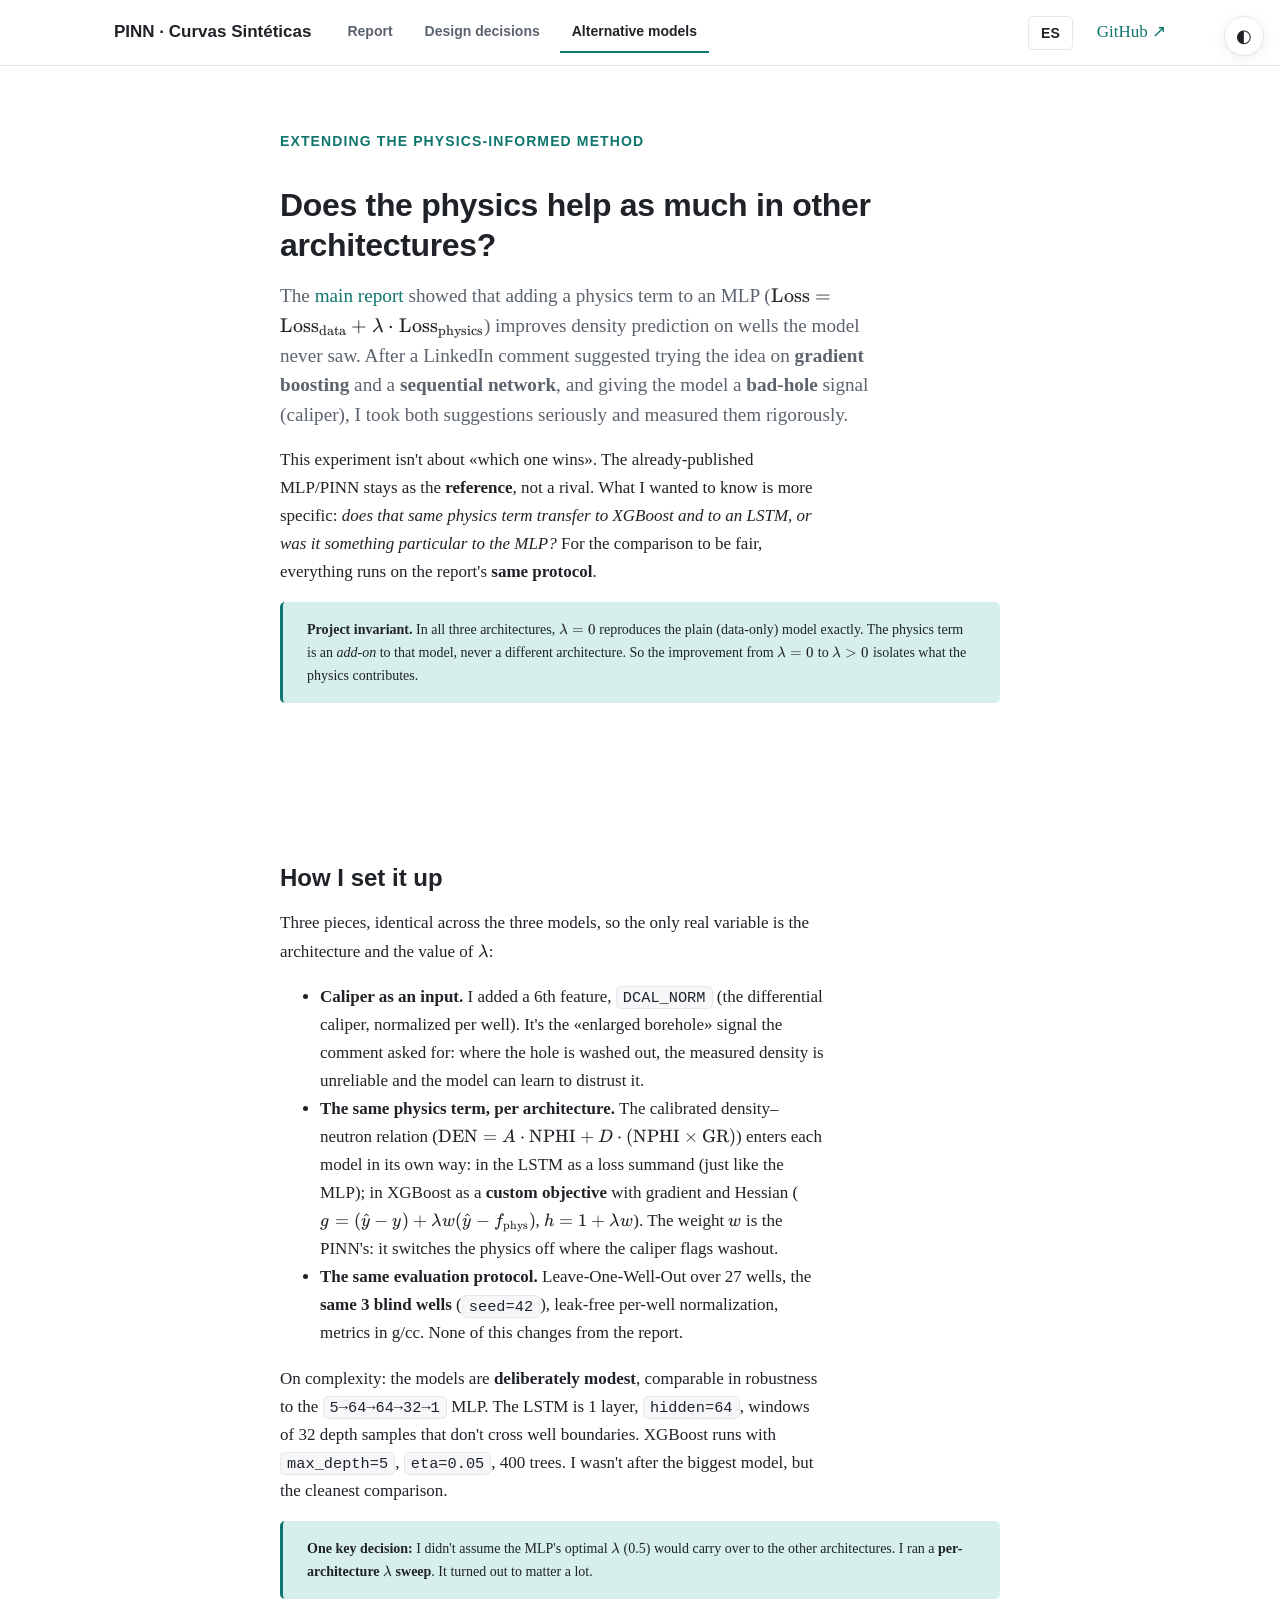
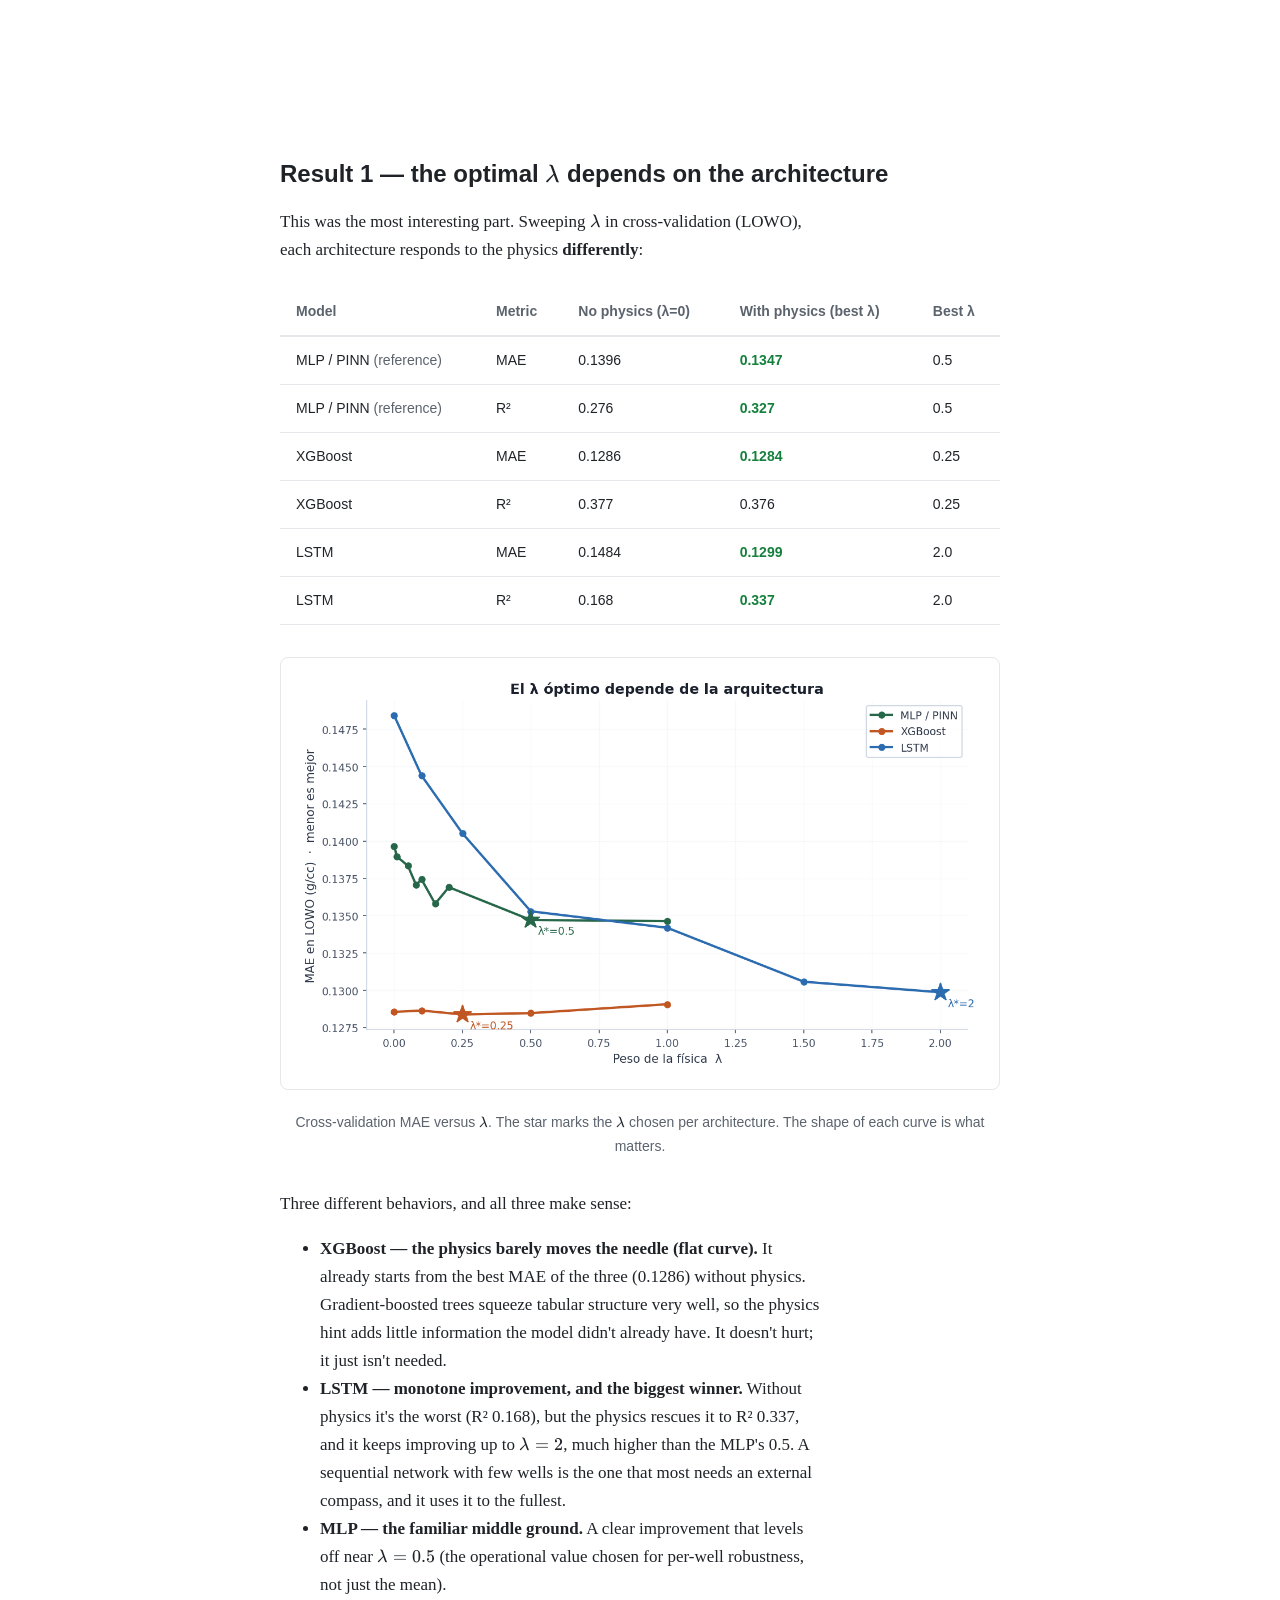
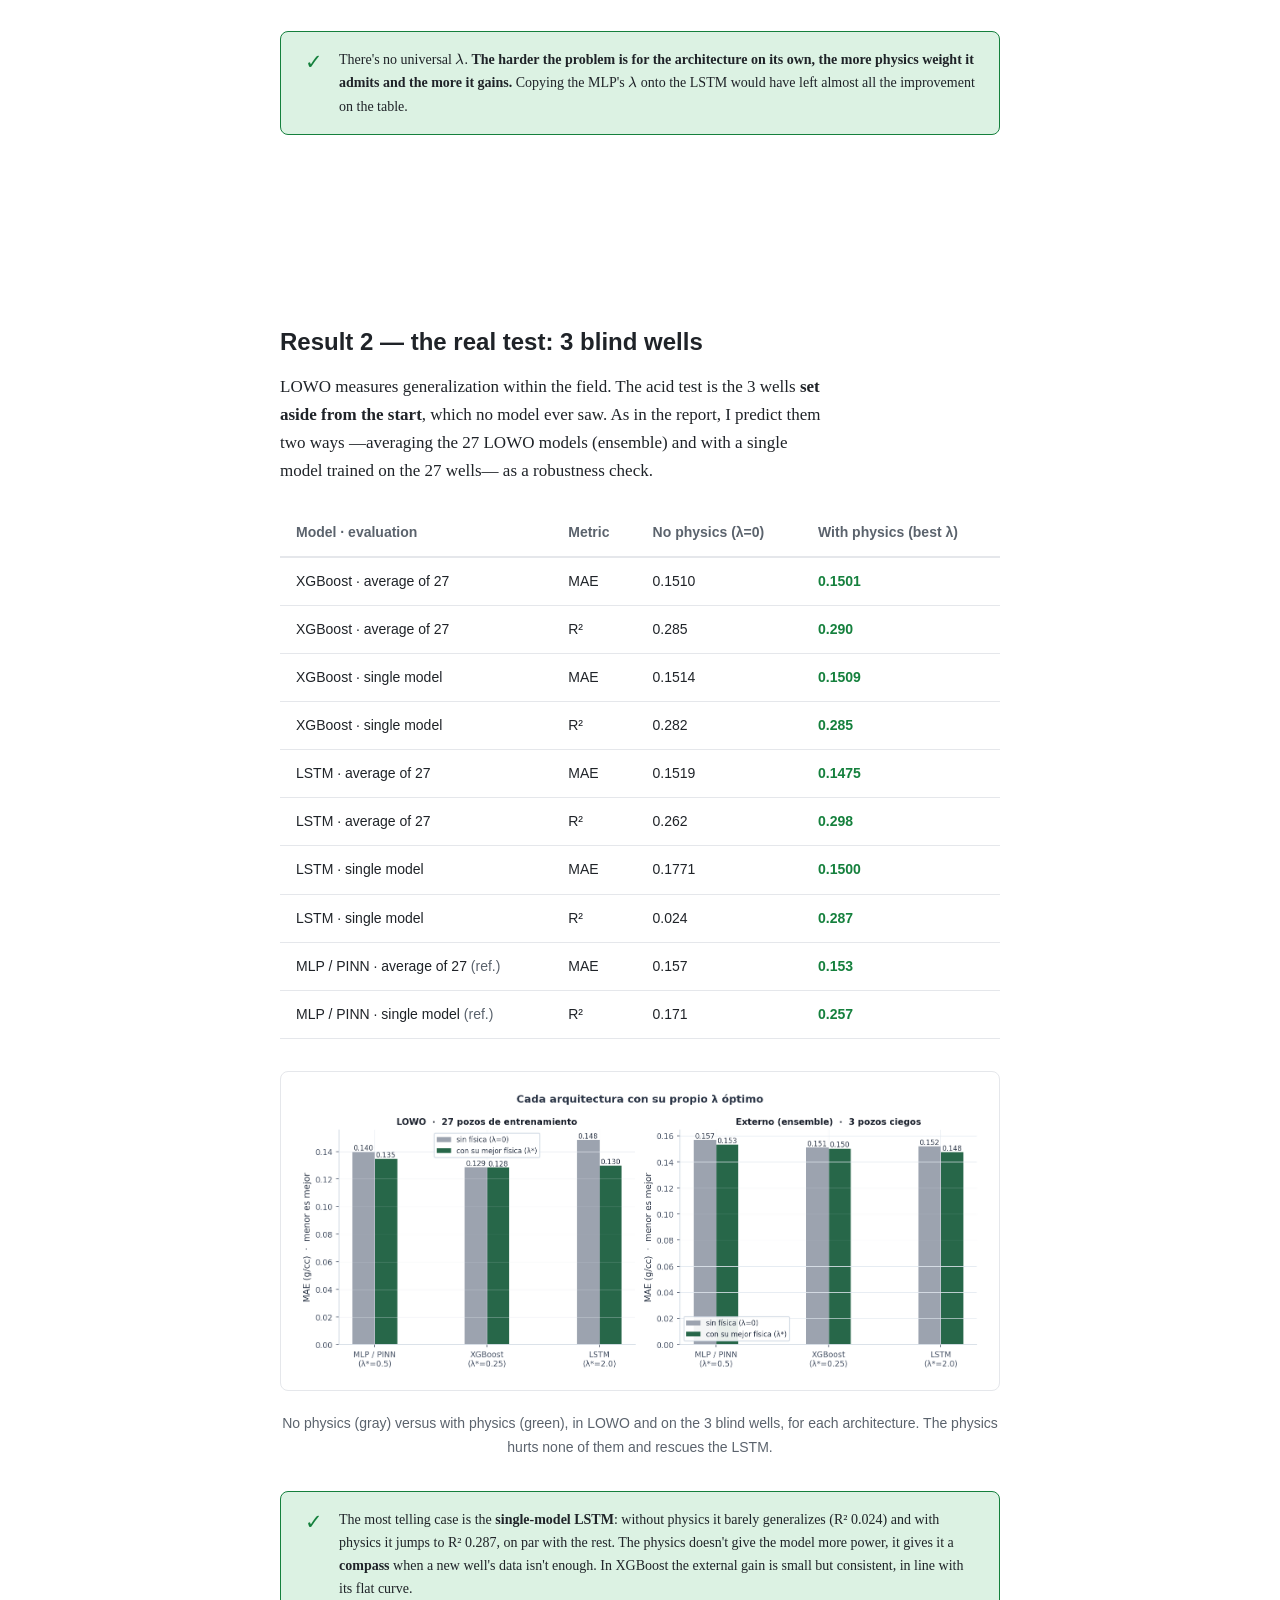
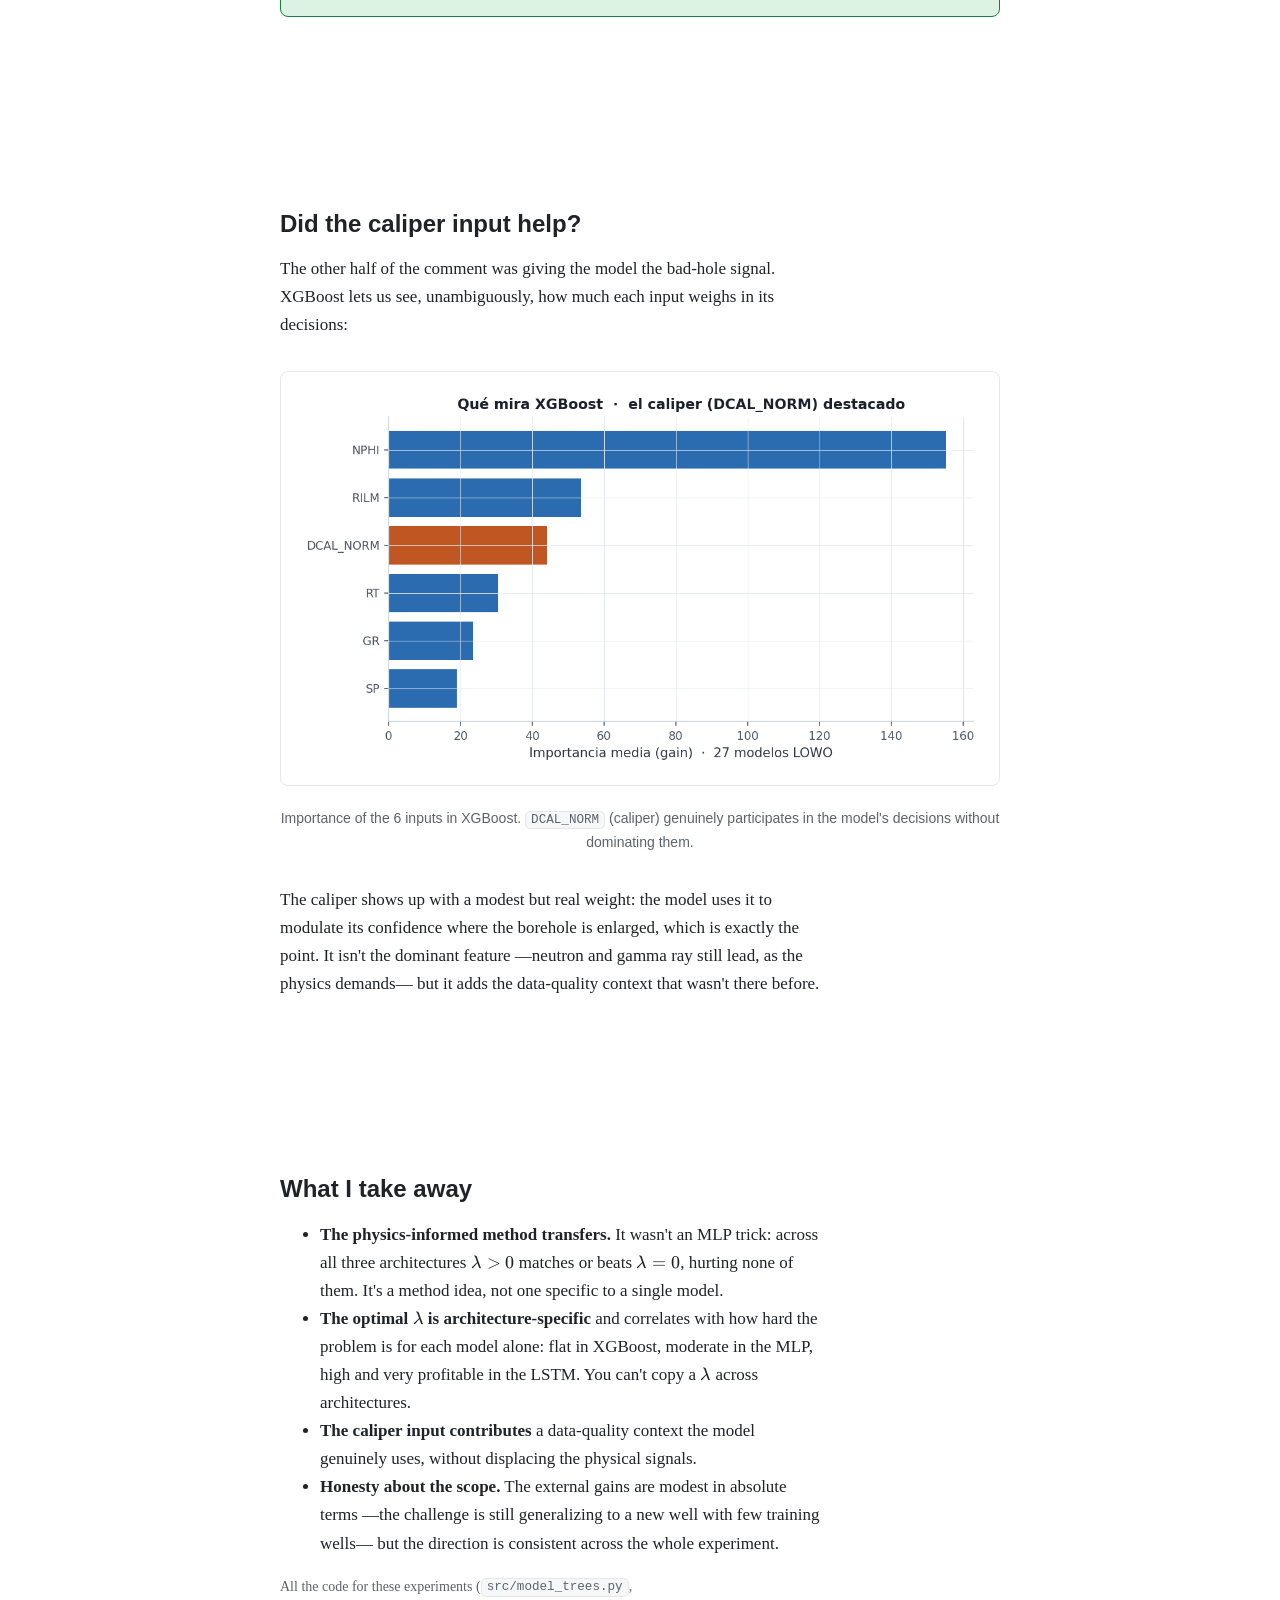
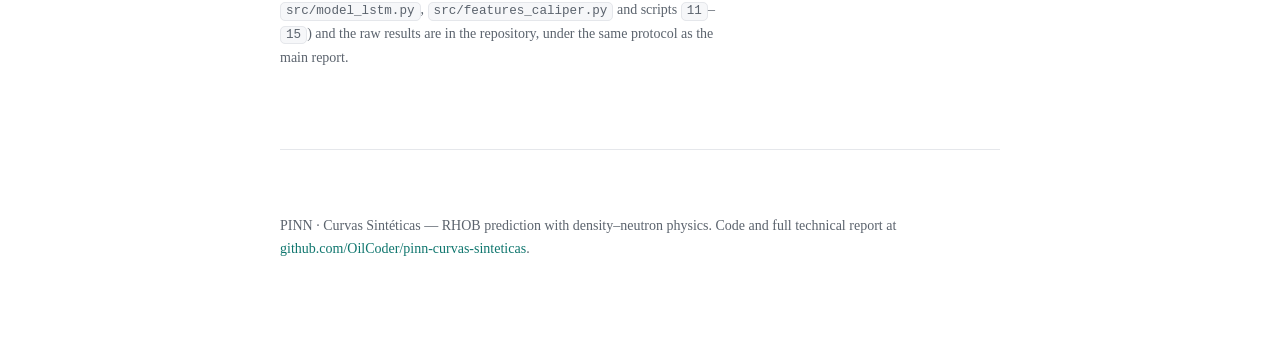
==== docs/baselines.en.html @ 228ecbfd "site: add alternative-models tab (XGBoost + LSTM physics-informed) New bilingual tab reporting the p" ====
<!DOCTYPE html>
<html lang="en" data-theme="light">
<head>
  <meta charset="UTF-8">
  <meta name="viewport" content="width=device-width, initial-scale=1.0">
  <title>Alternative models · PINN Synthetic Logs</title>
  <meta name="description" content="Does the physics-informed term help as much in gradient boosting (XGBoost) and in a sequential network (LSTM) as it does in the MLP? Same LOWO + 3 blind-well protocol, caliper as an input, and a per-architecture sweep of λ.">
  <link rel="stylesheet" href="assets/katex/katex.min.css">
  <link rel="stylesheet" href="assets/css/theme.css">
</head>
<body>
  <button class="theme-toggle" id="themeToggle" aria-label="Toggle theme">◐</button>

  <!-- ============================ NAV ============================ -->
  <header class="topnav">
    <div class="inner">
      <a class="brand" href="index.en.html">PINN · Curvas Sintéticas</a>
      <nav class="tabs">
        <a href="index.en.html" class="tab">Report</a>
        <a href="decisiones.en.html" class="tab">Design decisions</a>
        <a href="baselines.en.html" class="tab active">Alternative models</a>
      </nav>
      <div class="spacer"></div>
      <a class="lang-toggle" href="baselines.html">ES</a>
      <a href="https://github.com/OilCoder/pinn-curvas-sinteticas">GitHub ↗</a>
    </div>
  </header>

  <!-- ============================ INTRO ============================ -->
  <section class="container section" id="question">
    <p class="eyebrow">Extending the physics-informed method</p>
    <h1>Does the physics help as much in other architectures?</h1>
    <p class="lead" style="max-width:64ch">
      The <a href="index.en.html">main report</a> showed that adding a physics term to an MLP
      (<span>$\text{Loss} = \text{Loss}_\text{data} + \lambda\cdot\text{Loss}_\text{physics}$</span>)
      improves density prediction on wells the model never saw. After a LinkedIn comment suggested
      trying the idea on <b>gradient boosting</b> and a <b>sequential network</b>, and giving the
      model a <b>bad-hole</b> signal (caliper), I took both suggestions seriously and measured them
      rigorously.
    </p>
    <p style="max-width:64ch">
      This experiment isn't about «which one wins». The already-published MLP/PINN stays as the
      <b>reference</b>, not a rival. What I wanted to know is more specific: <i>does that same physics
      term transfer to XGBoost and to an LSTM, or was it something particular to the MLP?</i> For the
      comparison to be fair, everything runs on the report's <b>same protocol</b>.
    </p>
    <div class="callout">
      <p style="margin:0">
        <b>Project invariant.</b> In all three architectures, <span>$\lambda=0$</span> reproduces the
        plain (data-only) model exactly. The physics term is an <i>add-on</i> to that model, never a
        different architecture. So the improvement from <span>$\lambda=0$</span> to
        <span>$\lambda>0$</span> isolates what the physics contributes.
      </p>
    </div>
  </section>

  <!-- ============================ METHOD ============================ -->
  <section class="container section" id="method">
    <h2>How I set it up</h2>
    <p style="max-width:64ch">
      Three pieces, identical across the three models, so the only real variable is the architecture
      and the value of <span>$\lambda$</span>:
    </p>
    <ul style="max-width:64ch">
      <li><b>Caliper as an input.</b> I added a 6th feature, <code>DCAL_NORM</code> (the differential
        caliper, normalized per well). It's the «enlarged borehole» signal the comment asked for:
        where the hole is washed out, the measured density is unreliable and the model can learn to
        distrust it.</li>
      <li><b>The same physics term, per architecture.</b> The calibrated density–neutron relation
        (<span>$\text{DEN} = A\cdot\text{NPHI} + D\cdot(\text{NPHI}\times\text{GR})$</span>) enters
        each model in its own way: in the LSTM as a loss summand (just like the MLP); in XGBoost as a
        <b>custom objective</b> with gradient and Hessian
        (<span>$g = (\hat y - y) + \lambda w(\hat y - f_\text{phys})$</span>,
        <span>$h = 1 + \lambda w$</span>). The weight <span>$w$</span> is the PINN's: it switches the
        physics off where the caliper flags washout.</li>
      <li><b>The same evaluation protocol.</b> Leave-One-Well-Out over 27 wells, the <b>same 3 blind
        wells</b> (<code>seed=42</code>), leak-free per-well normalization, metrics in g/cc. None of
        this changes from the report.</li>
    </ul>
    <p style="max-width:64ch">
      On complexity: the models are <b>deliberately modest</b>, comparable in robustness to the
      <code>5→64→64→32→1</code> MLP. The LSTM is 1 layer, <code>hidden=64</code>, windows of 32 depth
      samples that don't cross well boundaries. XGBoost runs with <code>max_depth=5</code>,
      <code>eta=0.05</code>, 400 trees. I wasn't after the biggest model, but the cleanest comparison.
    </p>
    <div class="callout">
      <p style="margin:0">
        <b>One key decision:</b> I didn't assume the MLP's optimal <span>$\lambda$</span> (0.5) would
        carry over to the other architectures. I ran a <b>per-architecture <span>$\lambda$</span>
        sweep</b>. It turned out to matter a lot.
      </p>
    </div>
  </section>

  <!-- ============================ LOWO ============================ -->
  <section class="container section" id="lowo">
    <h2>Result 1 — the optimal <span>$\lambda$</span> depends on the architecture</h2>
    <p style="max-width:64ch">
      This was the most interesting part. Sweeping <span>$\lambda$</span> in cross-validation (LOWO),
      each architecture responds to the physics <b>differently</b>:
    </p>
    <table>
      <thead>
        <tr><th>Model</th><th>Metric</th><th>No physics (λ=0)</th><th>With physics (best λ)</th><th>Best λ</th></tr>
      </thead>
      <tbody>
        <tr><td>MLP / PINN <span class="muted">(reference)</span></td><td>MAE</td><td>0.1396</td><td class="good">0.1347</td><td>0.5</td></tr>
        <tr><td>MLP / PINN <span class="muted">(reference)</span></td><td>R²</td><td>0.276</td><td class="good">0.327</td><td>0.5</td></tr>
        <tr><td>XGBoost</td><td>MAE</td><td>0.1286</td><td class="good">0.1284</td><td>0.25</td></tr>
        <tr><td>XGBoost</td><td>R²</td><td>0.377</td><td>0.376</td><td>0.25</td></tr>
        <tr><td>LSTM</td><td>MAE</td><td>0.1484</td><td class="good">0.1299</td><td>2.0</td></tr>
        <tr><td>LSTM</td><td>R²</td><td>0.168</td><td class="good">0.337</td><td>2.0</td></tr>
      </tbody>
    </table>
    <figure>
      <img src="assets/figures/alt_lambda_curves.png" alt="LOWO error versus lambda for MLP, XGBoost and LSTM">
      <figcaption>Cross-validation MAE versus <span>$\lambda$</span>. The star marks the
        <span>$\lambda$</span> chosen per architecture. The shape of each curve is what matters.</figcaption>
    </figure>
    <p style="max-width:64ch">Three different behaviors, and all three make sense:</p>
    <ul style="max-width:64ch">
      <li><b>XGBoost — the physics barely moves the needle (flat curve).</b> It already starts from
        the best MAE of the three (0.1286) without physics. Gradient-boosted trees squeeze tabular
        structure very well, so the physics hint adds little information the model didn't already have.
        It doesn't hurt; it just isn't needed.</li>
      <li><b>LSTM — monotone improvement, and the biggest winner.</b> Without physics it's the worst
        (R² 0.168), but the physics rescues it to R² 0.337, and it keeps improving up to
        <span>$\lambda=2$</span>, much higher than the MLP's 0.5. A sequential network with few wells
        is the one that most needs an external compass, and it uses it to the fullest.</li>
      <li><b>MLP — the familiar middle ground.</b> A clear improvement that levels off near
        <span>$\lambda=0.5$</span> (the operational value chosen for per-well robustness, not just the mean).</li>
    </ul>
    <div class="takeaway">
      <span class="icon">✓</span>
      <span class="body">There's no universal <span>$\lambda$</span>. <b>The harder the problem is for
        the architecture on its own, the more physics weight it admits and the more it gains.</b>
        Copying the MLP's <span>$\lambda$</span> onto the LSTM would have left almost all the
        improvement on the table.</span>
    </div>
  </section>

  <!-- ============================ EXTERNAL ============================ -->
  <section class="container section" id="external">
    <h2>Result 2 — the real test: 3 blind wells</h2>
    <p style="max-width:64ch">
      LOWO measures generalization within the field. The acid test is the 3 wells <b>set aside from
      the start</b>, which no model ever saw. As in the report, I predict them two ways —averaging
      the 27 LOWO models (ensemble) and with a single model trained on the 27 wells— as a robustness
      check.
    </p>
    <table>
      <thead>
        <tr><th>Model · evaluation</th><th>Metric</th><th>No physics (λ=0)</th><th>With physics (best λ)</th></tr>
      </thead>
      <tbody>
        <tr><td>XGBoost · average of 27</td><td>MAE</td><td>0.1510</td><td class="good">0.1501</td></tr>
        <tr><td>XGBoost · average of 27</td><td>R²</td><td>0.285</td><td class="good">0.290</td></tr>
        <tr><td>XGBoost · single model</td><td>MAE</td><td>0.1514</td><td class="good">0.1509</td></tr>
        <tr><td>XGBoost · single model</td><td>R²</td><td>0.282</td><td class="good">0.285</td></tr>
        <tr><td>LSTM · average of 27</td><td>MAE</td><td>0.1519</td><td class="good">0.1475</td></tr>
        <tr><td>LSTM · average of 27</td><td>R²</td><td>0.262</td><td class="good">0.298</td></tr>
        <tr><td>LSTM · single model</td><td>MAE</td><td>0.1771</td><td class="good">0.1500</td></tr>
        <tr><td>LSTM · single model</td><td>R²</td><td>0.024</td><td class="good">0.287</td></tr>
        <tr><td>MLP / PINN · average of 27 <span class="muted">(ref.)</span></td><td>MAE</td><td>0.157</td><td class="good">0.153</td></tr>
        <tr><td>MLP / PINN · single model <span class="muted">(ref.)</span></td><td>R²</td><td>0.171</td><td class="good">0.257</td></tr>
      </tbody>
    </table>
    <figure>
      <img src="assets/figures/alt_lowo_external.png" alt="MAE and R² in LOWO and on blind wells, no physics versus with physics, per architecture">
      <figcaption>No physics (gray) versus with physics (green), in LOWO and on the 3 blind wells,
        for each architecture. The physics hurts none of them and rescues the LSTM.</figcaption>
    </figure>
    <div class="takeaway">
      <span class="icon">✓</span>
      <span class="body">The most telling case is the <b>single-model LSTM</b>: without physics it
        barely generalizes (R² 0.024) and with physics it jumps to R² 0.287, on par with the rest. The
        physics doesn't give the model more power, it gives it a <b>compass</b> when a new well's data
        isn't enough. In XGBoost the external gain is small but consistent, in line with its flat curve.</span>
    </div>
  </section>

  <!-- ============================ IMPORTANCE ============================ -->
  <section class="container section" id="importance">
    <h2>Did the caliper input help?</h2>
    <p style="max-width:64ch">
      The other half of the comment was giving the model the bad-hole signal. XGBoost lets us see,
      unambiguously, how much each input weighs in its decisions:
    </p>
    <figure>
      <img src="assets/figures/alt_xgb_importance.png" alt="XGBoost feature importance, with DCAL_NORM highlighted">
      <figcaption>Importance of the 6 inputs in XGBoost. <code>DCAL_NORM</code> (caliper) genuinely
        participates in the model's decisions without dominating them.</figcaption>
    </figure>
    <p style="max-width:64ch">
      The caliper shows up with a modest but real weight: the model uses it to modulate its confidence
      where the borehole is enlarged, which is exactly the point. It isn't the dominant feature
      —neutron and gamma ray still lead, as the physics demands— but it adds the data-quality context
      that wasn't there before.
    </p>
  </section>

  <!-- ============================ CONCLUSIONS ============================ -->
  <section class="container section" id="conclusions">
    <h2>What I take away</h2>
    <ul style="max-width:64ch">
      <li><b>The physics-informed method transfers.</b> It wasn't an MLP trick: across all three
        architectures <span>$\lambda>0$</span> matches or beats <span>$\lambda=0$</span>, hurting none
        of them. It's a method idea, not one specific to a single model.</li>
      <li><b>The optimal <span>$\lambda$</span> is architecture-specific</b> and correlates with how
        hard the problem is for each model alone: flat in XGBoost, moderate in the MLP, high and very
        profitable in the LSTM. You can't copy a <span>$\lambda$</span> across architectures.</li>
      <li><b>The caliper input contributes</b> a data-quality context the model genuinely uses,
        without displacing the physical signals.</li>
      <li><b>Honesty about the scope.</b> The external gains are modest in absolute terms —the
        challenge is still generalizing to a new well with few training wells— but the direction is
        consistent across the whole experiment.</li>
    </ul>
    <p class="muted" style="max-width:64ch; font-size:var(--fs-small)">
      All the code for these experiments (<code>src/model_trees.py</code>, <code>src/model_lstm.py</code>,
      <code>src/features_caliper.py</code> and scripts <code>11</code>–<code>15</code>) and the raw
      results are in the repository, under the same protocol as the main report.
    </p>
  </section>

  <!-- ============================ FOOTER ============================ -->
  <footer class="container section" style="border-top:1px solid var(--border)">
    <p class="muted" style="font-size:var(--fs-small)">
      PINN · Curvas Sintéticas — RHOB prediction with density–neutron physics.
      Code and full technical report at
      <a href="https://github.com/OilCoder/pinn-curvas-sinteticas">github.com/OilCoder/pinn-curvas-sinteticas</a>.
    </p>
  </footer>

  <script defer src="assets/katex/katex.min.js"></script>
  <script defer src="assets/katex/contrib/auto-render.min.js"></script>
  <script>window.addEventListener("DOMContentLoaded",function(){renderMathInElement(document.body,{delimiters:[{left:"$$",right:"$$",display:true},{left:"$",right:"$",display:false}],throwOnError:false});});</script>
  <script>
    // Theme toggle: explicit choice persisted; defaults to OS preference.
    (function () {
      const root = document.documentElement;
      const saved = localStorage.getItem("theme");
      if (saved) root.setAttribute("data-theme", saved);
      document.getElementById("themeToggle").addEventListener("click", function () {
        const current = root.getAttribute("data-theme") === "dark" ? "light" : "dark";
        root.setAttribute("data-theme", current);
        localStorage.setItem("theme", current);
      });
    })();
  </script>
</body>
</html>
---- docs/assets/css/theme.css ----
/* ============================================================
   PINN · Curvas Sintéticas — Design System (source of truth)
   Clean "journal" aesthetic (Distill-inspired) with light + dark
   themes. No webfonts, no CDN: system + local font stacks only.
   Import this file from every page; toggle theme via
   <html data-theme="light|dark">. Defaults to OS preference.
   ============================================================ */

/* ----------------------------------------
   Step 1 — Design tokens (light theme = :root)
   ---------------------------------------- */
:root {
  /* Brand accents — petrophysics domain palette */
  --accent: #0f766e;            /* teal "drilling fluid" */
  --accent-strong: #0b5d56;
  --accent-soft: #d7efec;
  --accent-2: #b45309;          /* amber "rock / oil" */
  --accent-2-soft: #f7e6d3;

  /* Neutrals — surfaces and text */
  --bg: #ffffff;
  --bg-soft: #f6f7f9;
  --surface: #ffffff;
  --surface-alt: #f6f7f9;
  --border: #e5e7eb;
  --text: #1f2328;
  --text-muted: #5b636d;
  --text-faint: #8a929c;

  /* Semantic (status) */
  --good: #15803d;
  --good-soft: #dcf2e3;

  /* Typography */
  --font-serif: Georgia, Charter, "Times New Roman", serif;
  --font-sans: -apple-system, BlinkMacSystemFont, "Segoe UI", Roboto,
    Helvetica, Arial, sans-serif;
  --font-mono: "SF Mono", "Cascadia Code", "JetBrains Mono", Consolas,
    "Liberation Mono", monospace;

  --fs-hero: 2.6rem;
  --fs-h1: 2rem;
  --fs-h2: 1.5rem;
  --fs-h3: 1.2rem;
  --fs-body: 1.0625rem;   /* 17px */
  --fs-small: 0.875rem;
  --lh-body: 1.65;
  --lh-tight: 1.25;

  /* Layout */
  --content: 720px;       /* readable measure */
  --wide: 1100px;         /* wide figures / galleries */
  --radius: 8px;
  --radius-sm: 5px;

  /* Spacing scale */
  --sp-1: 0.25rem;
  --sp-2: 0.5rem;
  --sp-3: 0.75rem;
  --sp-4: 1rem;
  --sp-6: 1.5rem;
  --sp-8: 2rem;
  --sp-12: 3rem;
  --sp-16: 4rem;

  /* Elevation */
  --shadow: 0 1px 2px rgba(16, 24, 40, 0.04),
    0 4px 16px rgba(16, 24, 40, 0.06);
}

/* ----------------------------------------
   Step 2 — Dark theme overrides
   ---------------------------------------- */
:root[data-theme="dark"] {
  --accent: #2dd4bf;
  --accent-strong: #5eead4;
  --accent-soft: #133b38;
  --accent-2: #f59e0b;
  --accent-2-soft: #3a2c12;

  --bg: #0f1419;
  --bg-soft: #161c23;
  --surface: #161c23;
  --surface-alt: #1b232c;
  --border: #2a323c;
  --text: #e6edf3;
  --text-muted: #9aa4b0;
  --text-faint: #6b7682;

  --good: #4ade80;
  --good-soft: #14331f;

  --shadow: 0 1px 2px rgba(0, 0, 0, 0.3),
    0 4px 16px rgba(0, 0, 0, 0.4);
}

/* Follow OS preference when no explicit theme is set */
@media (prefers-color-scheme: dark) {
  :root:not([data-theme="light"]) {
    --accent: #2dd4bf;
    --accent-strong: #5eead4;
    --accent-soft: #133b38;
    --accent-2: #f59e0b;
    --accent-2-soft: #3a2c12;
    --bg: #0f1419;
    --bg-soft: #161c23;
    --surface: #161c23;
    --surface-alt: #1b232c;
    --border: #2a323c;
    --text: #e6edf3;
    --text-muted: #9aa4b0;
    --text-faint: #6b7682;
    --good: #4ade80;
    --good-soft: #14331f;
    --shadow: 0 1px 2px rgba(0, 0, 0, 0.3),
      0 4px 16px rgba(0, 0, 0, 0.4);
  }
}

/* ----------------------------------------
   Step 3 — Base elements
   ---------------------------------------- */
*,
*::before,
*::after {
  box-sizing: border-box;
}

html {
  scroll-behavior: smooth;
}

body {
  margin: 0;
  background: var(--bg);
  color: var(--text);
  font-family: var(--font-serif);
  font-size: var(--fs-body);
  line-height: var(--lh-body);
  -webkit-font-smoothing: antialiased;
  text-rendering: optimizeLegibility;
  transition: background 0.2s ease, color 0.2s ease;
}

h1, h2, h3, h4 {
  font-family: var(--font-sans);
  line-height: var(--lh-tight);
  color: var(--text);
  font-weight: 650;
  margin: var(--sp-8) 0 var(--sp-4);
}

h1 { font-size: var(--fs-h1); letter-spacing: -0.01em; }
h2 { font-size: var(--fs-h2); }
h3 { font-size: var(--fs-h3); }

p { margin: 0 0 var(--sp-4); }

a {
  color: var(--accent);
  text-decoration: none;
  border-bottom: 1px solid transparent;
  transition: border-color 0.15s ease, color 0.15s ease;
}
a:hover {
  border-bottom-color: var(--accent);
}

hr {
  border: none;
  border-top: 1px solid var(--border);
  margin: var(--sp-12) 0;
}

code, pre, kbd {
  font-family: var(--font-mono);
  font-size: 0.9em;
}

code {
  background: var(--bg-soft);
  border: 1px solid var(--border);
  border-radius: var(--radius-sm);
  padding: 0.1em 0.4em;
}

pre {
  background: var(--bg-soft);
  border: 1px solid var(--border);
  border-radius: var(--radius);
  padding: var(--sp-4);
  overflow-x: auto;
  line-height: 1.5;
}
pre code {
  background: none;
  border: none;
  padding: 0;
}

/* ----------------------------------------
   Step 4 — Layout helpers
   ---------------------------------------- */
.container {
  max-width: var(--content);
  margin: 0 auto;
  padding: 0 var(--sp-6);
}
.container-wide {
  max-width: var(--wide);
  margin: 0 auto;
  padding: 0 var(--sp-6);
}

.section {
  padding: var(--sp-16) 0;
}

.eyebrow {
  font-family: var(--font-sans);
  font-size: var(--fs-small);
  font-weight: 600;
  letter-spacing: 0.08em;
  text-transform: uppercase;
  color: var(--accent);
  margin: 0 0 var(--sp-2);
}

.lead {
  font-size: 1.2rem;
  color: var(--text-muted);
  line-height: 1.55;
}

.muted { color: var(--text-muted); }

/* ----------------------------------------
   Step 5 — Buttons
   ---------------------------------------- */
.btn {
  display: inline-block;
  font-family: var(--font-sans);
  font-size: var(--fs-small);
  font-weight: 600;
  padding: var(--sp-3) var(--sp-6);
  border-radius: var(--radius);
  border: 1px solid transparent;
  cursor: pointer;
  transition: all 0.15s ease;
}
.btn-primary {
  background: var(--accent);
  color: #ffffff;
}
.btn-primary:hover {
  background: var(--accent-strong);
  border-bottom-color: transparent;
}
.btn-ghost {
  background: transparent;
  color: var(--text);
  border-color: var(--border);
}
.btn-ghost:hover {
  border-color: var(--accent);
  color: var(--accent);
}

/* ----------------------------------------
   Step 6 — Cards, stats, callouts
   ---------------------------------------- */
.card {
  background: var(--surface);
  border: 1px solid var(--border);
  border-radius: var(--radius);
  padding: var(--sp-6);
  box-shadow: var(--shadow);
}

.grid {
  display: grid;
  gap: var(--sp-6);
}
.grid-2 { grid-template-columns: repeat(2, 1fr); }
.grid-3 { grid-template-columns: repeat(3, 1fr); }
@media (max-width: 720px) {
  .grid-2, .grid-3 { grid-template-columns: 1fr; }
}

.stat {
  font-family: var(--font-sans);
}
.stat .value {
  font-size: 2rem;
  font-weight: 700;
  color: var(--accent);
  line-height: 1.1;
}
.stat .label {
  font-size: var(--fs-small);
  color: var(--text-muted);
  margin-top: var(--sp-1);
}

.callout {
  background: var(--accent-soft);
  border-left: 3px solid var(--accent);
  border-radius: var(--radius-sm);
  padding: var(--sp-4) var(--sp-6);
  font-size: var(--fs-small);
}

/* ----------------------------------------
   Step 7 — Tables
   ---------------------------------------- */
table {
  width: 100%;
  border-collapse: collapse;
  font-family: var(--font-sans);
  font-size: var(--fs-small);
  margin: var(--sp-6) 0;
}
th, td {
  text-align: left;
  padding: var(--sp-3) var(--sp-4);
  border-bottom: 1px solid var(--border);
}
thead th {
  color: var(--text-muted);
  font-weight: 600;
  border-bottom: 2px solid var(--border);
}
tbody tr:hover {
  background: var(--bg-soft);
}
td.good { color: var(--good); font-weight: 600; }

/* ----------------------------------------
   Step 8 — Figures
   ---------------------------------------- */
figure {
  margin: var(--sp-8) 0;
}
figure img {
  width: 100%;
  height: auto;
  border: 1px solid var(--border);
  border-radius: var(--radius);
  background: #ffffff;
  padding: var(--sp-4);   /* white card frame: keeps plots readable in dark mode */
}
figcaption {
  font-family: var(--font-sans);
  font-size: var(--fs-small);
  color: var(--text-muted);
  margin-top: var(--sp-3);
  text-align: center;
}

/* ----------------------------------------
   Step 9 — Theme toggle button
   ---------------------------------------- */
.theme-toggle {
  position: fixed;
  top: var(--sp-4);
  right: var(--sp-4);
  z-index: 50;
  width: 40px;
  height: 40px;
  border-radius: 50%;
  border: 1px solid var(--border);
  background: var(--surface);
  color: var(--text);
  cursor: pointer;
  font-size: 1.1rem;
  display: grid;
  place-items: center;
  box-shadow: var(--shadow);
  transition: border-color 0.15s ease;
}
.theme-toggle:hover { border-color: var(--accent); }

/* ----------------------------------------
   Step 10 — Math (KaTeX) and explanatory patterns
   ---------------------------------------- */

/* Display equation with right-aligned number */
.equation {
  display: flex;
  align-items: center;
  justify-content: center;
  gap: var(--sp-4);
  margin: var(--sp-8) 0;
  padding: var(--sp-4) var(--sp-6);
  background: var(--bg-soft);
  border: 1px solid var(--border);
  border-radius: var(--radius);
  overflow-x: auto;
}
.equation .eq-body { flex: 1; text-align: center; }
.eq-number {
  font-family: var(--font-sans);
  font-size: var(--fs-small);
  color: var(--text-faint);
  white-space: nowrap;
}

/* Keep KaTeX in sync with the active theme */
.katex { color: var(--text); font-size: 1.05em; }

/* Aside / margin note — secondary commentary next to the prose */
.aside {
  border-left: 3px solid var(--accent-2);
  background: var(--accent-2-soft);
  border-radius: var(--radius-sm);
  padding: var(--sp-3) var(--sp-4);
  font-size: var(--fs-small);
  color: var(--text-muted);
  margin: var(--sp-6) 0;
}
.aside .aside-label {
  display: block;
  font-family: var(--font-sans);
  font-weight: 600;
  font-size: 0.78rem;
  letter-spacing: 0.06em;
  text-transform: uppercase;
  color: var(--accent-2);
  margin-bottom: var(--sp-1);
}

/* Definition list — term + meaning */
.definition {
  margin: var(--sp-6) 0;
}
.definition dt {
  font-family: var(--font-sans);
  font-weight: 650;
  color: var(--text);
}
.definition dd {
  margin: var(--sp-1) 0 var(--sp-4);
  color: var(--text-muted);
}

/* Numbered steps — for derivations / pipelines */
.steps {
  list-style: none;
  counter-reset: step;
  padding: 0;
  margin: var(--sp-6) 0;
}
.steps li {
  counter-increment: step;
  position: relative;
  padding: 0 0 var(--sp-4) var(--sp-12);
  min-height: var(--sp-8);
}
.steps li::before {
  content: counter(step);
  position: absolute;
  left: 0;
  top: 0;
  width: 2rem;
  height: 2rem;
  border-radius: 50%;
  background: var(--accent);
  color: #ffffff;
  font-family: var(--font-sans);
  font-weight: 700;
  font-size: var(--fs-small);
  display: grid;
  place-items: center;
}

/* Key takeaway — the one-line conclusion of a section */
.takeaway {
  display: flex;
  gap: var(--sp-4);
  align-items: flex-start;
  background: var(--good-soft);
  border: 1px solid var(--good);
  border-radius: var(--radius);
  padding: var(--sp-4) var(--sp-6);
  margin: var(--sp-8) 0;
}
.takeaway .icon { color: var(--good); font-size: 1.3rem; line-height: 1.3; }
.takeaway .body { font-size: var(--fs-small); }
.takeaway b { color: var(--text); }

/* ----------------------------------------
   Step 11 — Diagrams (pre-rendered SVG, theme-swapped)
   ---------------------------------------- */
.diagram {
  margin: var(--sp-8) 0;
  text-align: center;
  overflow-x: auto;       /* very wide diagrams scroll instead of shrinking */
}
.diagram img {
  width: auto;            /* natural size → identical font size across diagrams */
  max-width: 100%;
  height: auto;
  border: none;          /* override figure img white box */
  background: transparent;
  border-radius: 0;
  padding: 0;            /* override figure img card padding */
}
/* Show the variant matching the active theme */
.diagram .diagram-dark { display: none; }
:root[data-theme="dark"] .diagram .diagram-light { display: none; }
:root[data-theme="dark"] .diagram .diagram-dark { display: inline; }
@media (prefers-color-scheme: dark) {
  :root:not([data-theme="light"]) .diagram .diagram-light { display: none; }
  :root:not([data-theme="light"]) .diagram .diagram-dark { display: inline; }
}

/* ----------------------------------------
   Step 12 — Sticky top nav
   ---------------------------------------- */
.topnav {
  position: sticky;
  top: 0;
  z-index: 40;
  background: var(--bg);
  border-bottom: 1px solid var(--border);
}
.topnav .inner {
  max-width: var(--wide);
  margin: 0 auto;
  padding: var(--sp-3) var(--sp-6);
  display: flex;
  align-items: center;
  gap: var(--sp-6);
}
.topnav .brand {
  font-family: var(--font-sans);
  font-weight: 700;
  color: var(--text);
  white-space: nowrap;
}
.topnav nav {
  display: flex;
  gap: var(--sp-4);
  flex-wrap: wrap;
  font-family: var(--font-sans);
  font-size: var(--fs-small);
}
.topnav nav a {
  color: var(--text-muted);
  border-bottom: none;
}
.topnav nav a:hover { color: var(--accent); }
.topnav .spacer { flex: 1; }

/* Tab links: switch between the report and the decision log */
.topnav .tabs { display: flex; gap: var(--sp-2); }
.topnav .tabs .tab {
  padding: var(--sp-2) var(--sp-3);
  font-weight: 600;
  color: var(--text-muted);
  border-bottom: 2px solid transparent;
}
.topnav .tabs .tab:hover { color: var(--accent); }
.topnav .tabs .tab.active {
  color: var(--text);
  border-bottom-color: var(--accent);
}
@media (max-width: 640px) {
  .topnav .inner { flex-wrap: wrap; gap: var(--sp-3); }
}

/* ----------------------------------------
   Step 13 — Article layout with right margin
   ---------------------------------------- */
.row {
  display: grid;
  grid-template-columns: minmax(0, var(--content)) 300px;
  gap: var(--sp-8);
  justify-content: center;
  align-items: start;
  padding: var(--sp-8) var(--sp-6);
  margin: 0 auto;
}
.row + .row { border-top: 1px solid var(--border); }
.col-main { min-width: 0; }
.col-margin {
  padding-top: var(--sp-8);   /* drop notes below the section heading */
}
/* Collapse the margin on narrow screens: notes flow under the prose */
@media (max-width: 1000px) {
  .row { grid-template-columns: minmax(0, var(--content)); }
  .col-margin { padding-top: 0; }
}

/* ----------------------------------------
   Step 14 — Collapsible design-decision cards
   ---------------------------------------- */
details.decision {
  border-left: 3px solid var(--accent-2);
  background: var(--accent-2-soft);
  border-radius: var(--radius-sm);
  margin: 0 0 var(--sp-4);
  overflow: hidden;
}
details.decision > summary {
  cursor: pointer;
  list-style: none;
  padding: var(--sp-3) var(--sp-4);
  font-family: var(--font-sans);
  font-size: var(--fs-small);
  font-weight: 600;
  color: var(--accent-2);
  display: flex;
  gap: var(--sp-2);
  align-items: baseline;
}
details.decision > summary::-webkit-details-marker { display: none; }
details.decision > summary::before {
  content: "\2691";          /* ⚑ flag */
  flex: none;
}
details.decision > summary::after {
  content: "+";
  margin-left: auto;
  font-weight: 700;
  color: var(--accent-2);
}
details.decision[open] > summary::after { content: "\2212"; } /* − */
details.decision .body {
  padding: 0 var(--sp-4) var(--sp-4);
  font-size: var(--fs-small);
  color: var(--text-muted);
}
details.decision .body p { margin: 0 0 var(--sp-2); }
details.decision .body b { color: var(--text); font-family: var(--font-sans); }
details.decision .body .meta {
  font-family: var(--font-mono);
  font-size: 0.75rem;
  color: var(--text-faint);
}

/* Decision log accordion (final exhaustive registry) */
.phase-block { margin: var(--sp-8) 0; }
.phase-block > h3 {
  display: flex;
  align-items: baseline;
  gap: var(--sp-3);
  padding-bottom: var(--sp-2);
  border-bottom: 2px solid var(--border);
}
.phase-block > h3 .tag {
  font-family: var(--font-mono);
  font-size: var(--fs-small);
  color: var(--accent);
  font-weight: 400;
}

/* ----------------------------------------
   Step 15 — Collapsible left sidebar (table of contents)
   ---------------------------------------- */
:root { --sidebar-w: 240px; }

/* Content shell: pushed right by the sidebar; reclaims the space when collapsed */
.shell { margin-left: var(--sidebar-w); transition: margin-left 0.2s ease; }
:root.sidebar-collapsed .shell { margin-left: 0; }

.sidebar {
  position: fixed;
  top: 0;
  left: 0;
  bottom: 0;
  width: var(--sidebar-w);
  z-index: 60;
  background: var(--bg-soft);
  border-right: 1px solid var(--border);
  overflow-y: auto;
  padding: var(--sp-6) var(--sp-4);
  transition: transform 0.2s ease;
}
:root.sidebar-collapsed .sidebar { transform: translateX(-100%); }
.sidebar .sidebar-title {
  font-family: var(--font-sans);
  font-size: 0.72rem;
  letter-spacing: 0.07em;
  text-transform: uppercase;
  color: var(--text-faint);
  margin: 0 0 var(--sp-3);
}
.sidebar nav {
  display: flex;
  flex-direction: column;
  gap: 1px;
  font-family: var(--font-sans);
  font-size: var(--fs-small);
}
.sidebar nav a {
  color: var(--text-muted);
  padding: var(--sp-2);
  border-radius: var(--radius-sm);
  border-bottom: none;
  border-left: 2px solid transparent;
}
.sidebar nav a:hover { color: var(--accent); background: var(--surface); }
.sidebar nav a.active {
  color: var(--accent);
  font-weight: 600;
  border-left-color: var(--accent);
  background: var(--surface);
}

/* Toggle button in the top nav */
.nav-toggle {
  flex: none;
  width: 34px;
  height: 34px;
  border: 1px solid var(--border);
  border-radius: var(--radius-sm);
  background: var(--surface);
  color: var(--text);
  cursor: pointer;
  font-size: 1rem;
  line-height: 1;
}
.nav-toggle:hover { border-color: var(--accent); color: var(--accent); }

/* Language toggle (ES/EN) */
.lang-toggle {
  flex: none;
  display: inline-flex;
  align-items: center;
  justify-content: center;
  height: 34px;
  padding: 0 var(--sp-3);
  border: 1px solid var(--border);
  border-radius: var(--radius-sm);
  background: var(--surface);
  color: var(--text);
  cursor: pointer;
  font-family: var(--font-sans);
  font-size: var(--fs-small);
  font-weight: 600;
  line-height: 1;
}
.lang-toggle:hover { border-color: var(--accent); color: var(--accent); }

/* On small screens the sidebar is an overlay; the shell never reserves space */
@media (max-width: 900px) {
  .shell { margin-left: 0; }
  .sidebar { box-shadow: var(--shadow); }
}
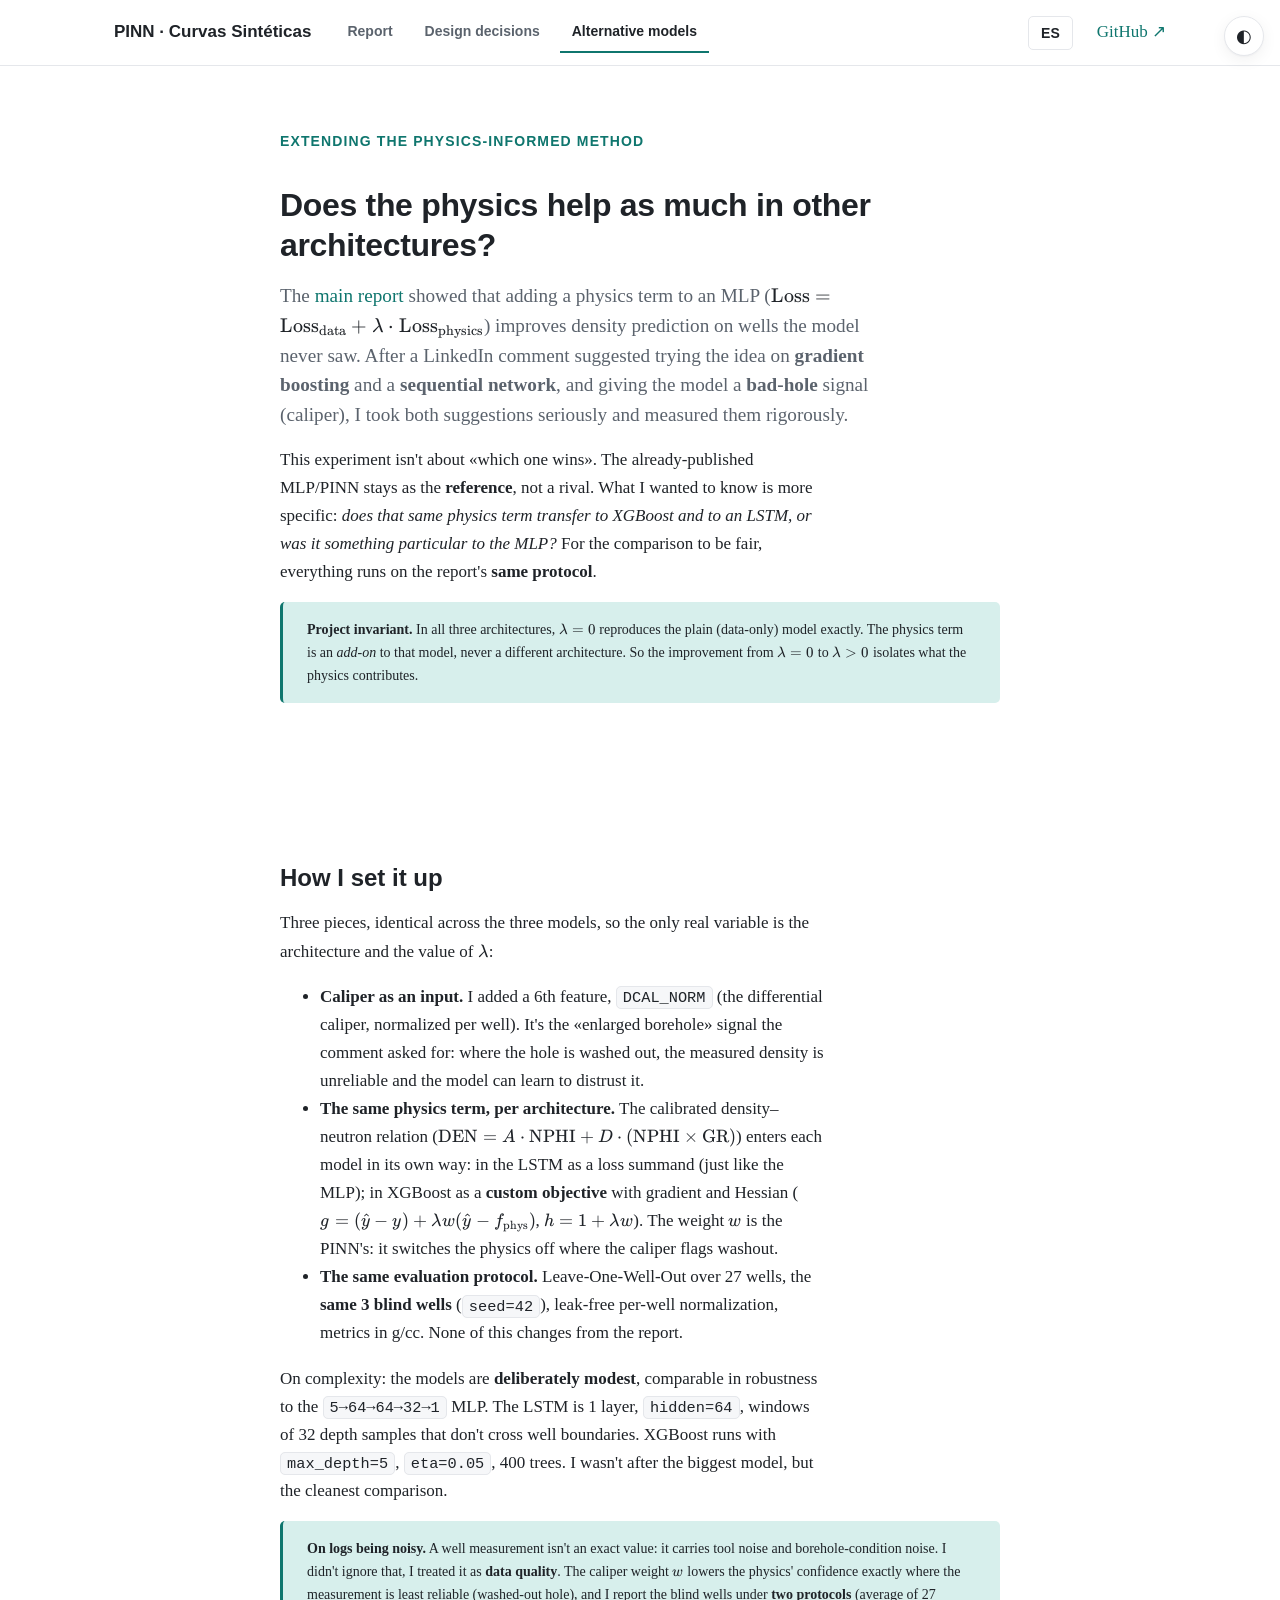
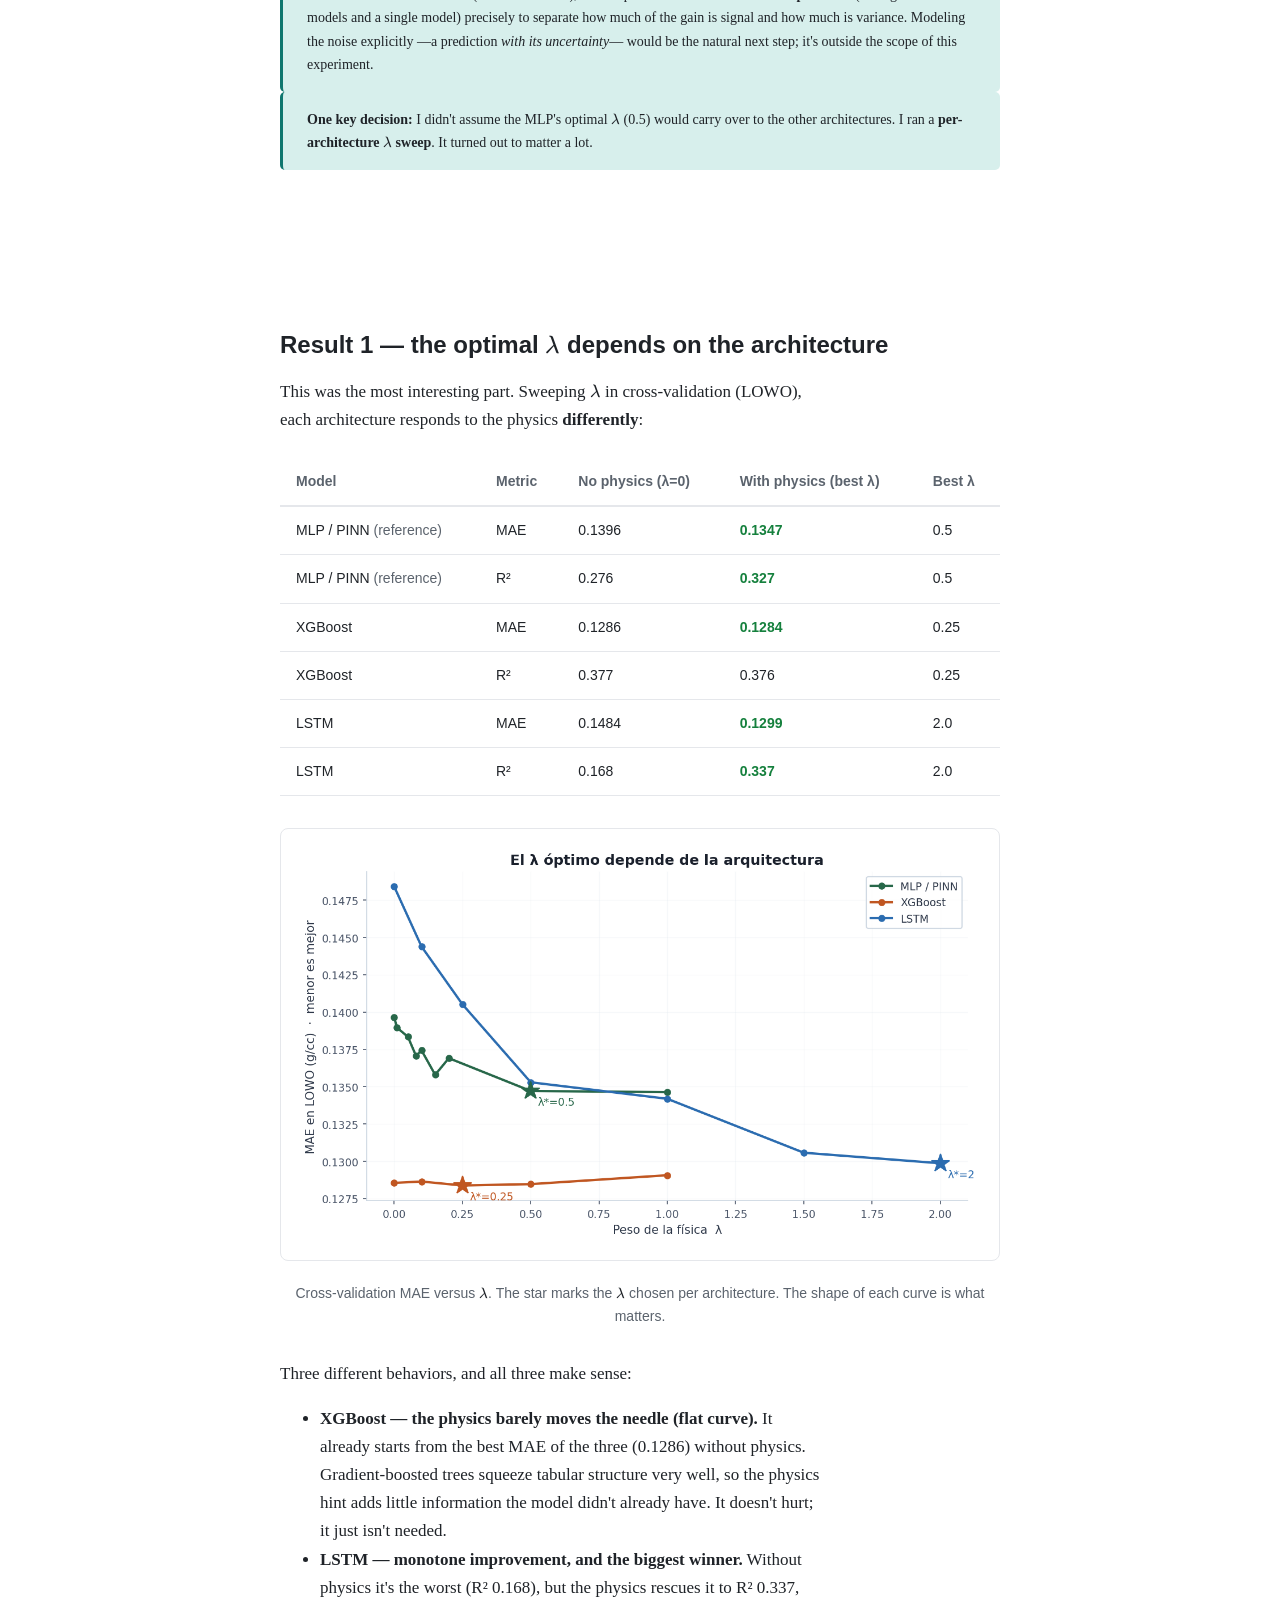
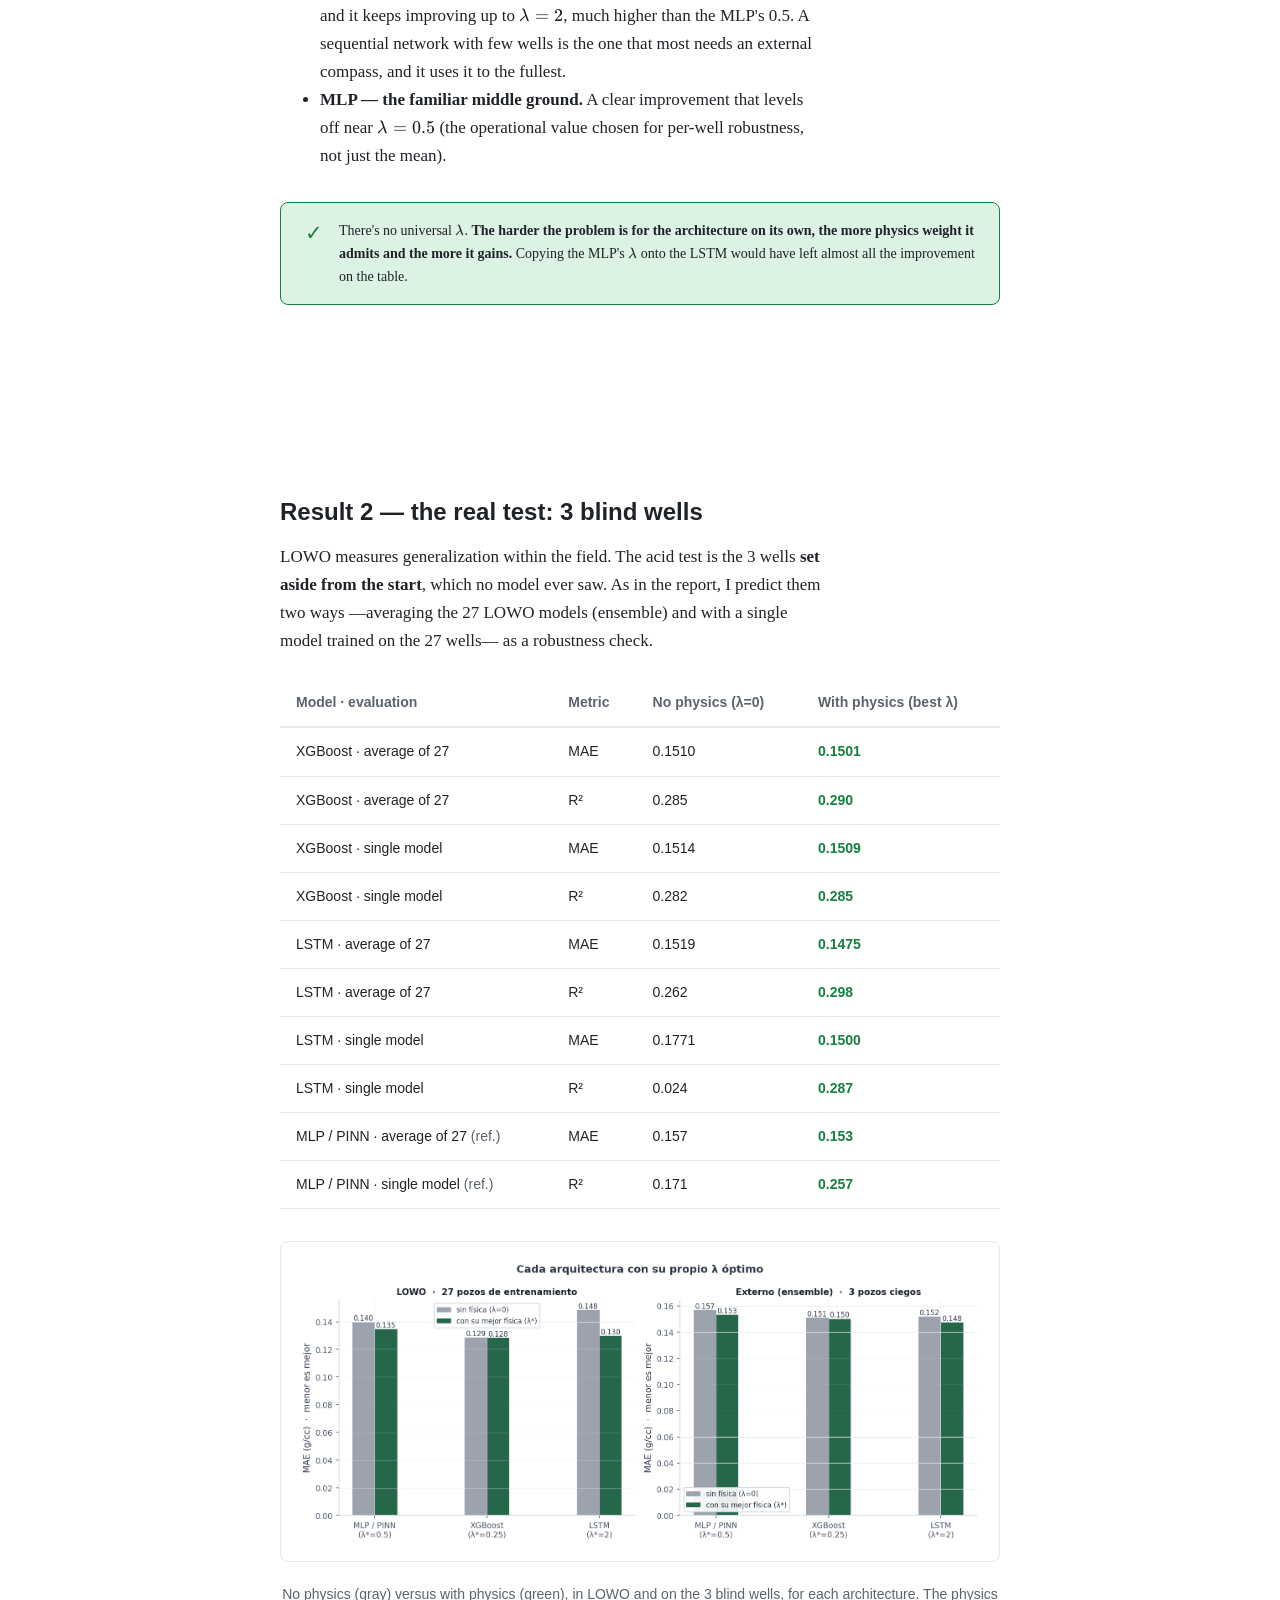
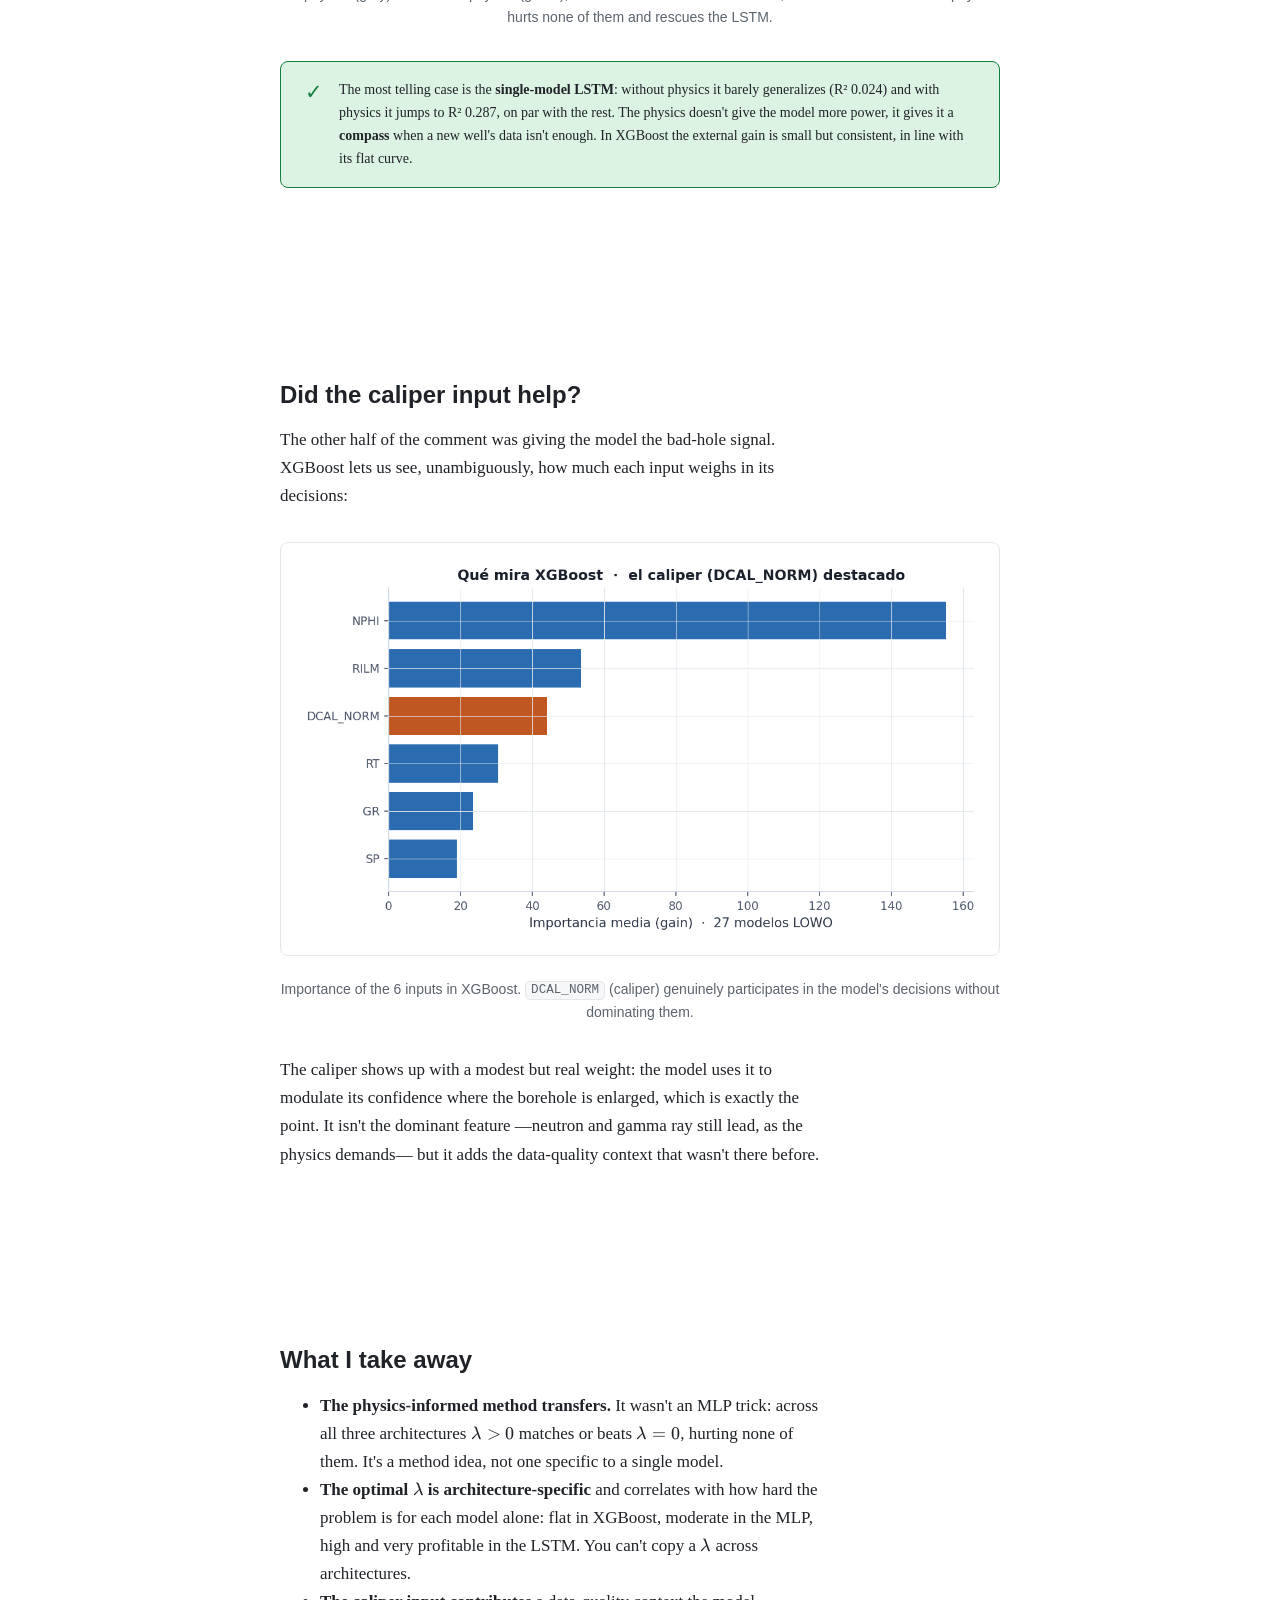
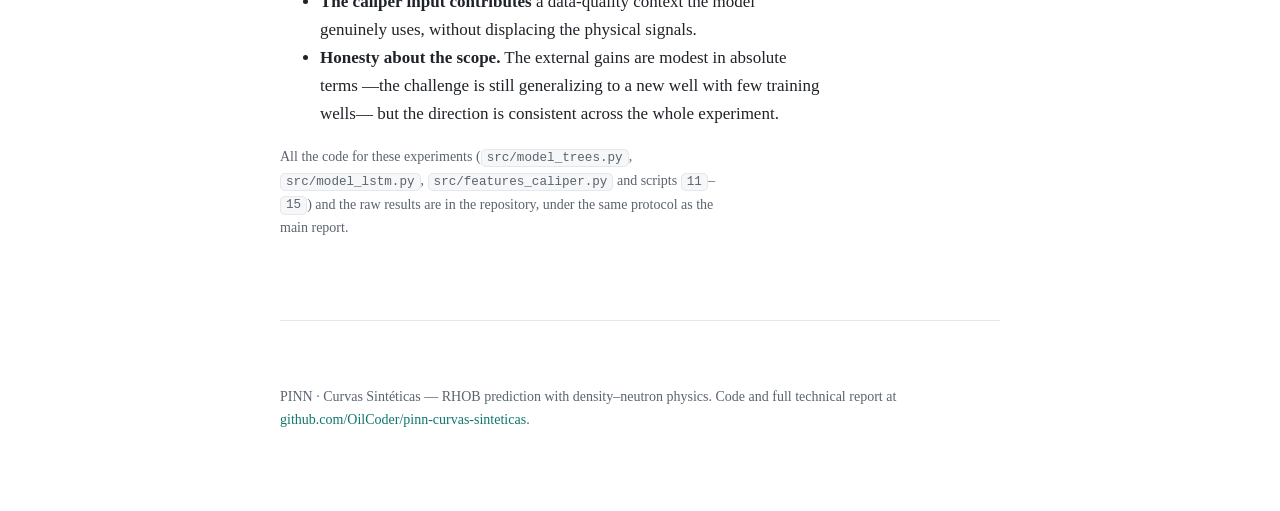
==== commit aeb45037: "site: clarify how log noise is handled in alternatives tab Adds a callout (ES/EN) addressing the Lin" ====
--- a/docs/baselines.en.html
+++ b/docs/baselines.en.html
@@ -83,6 +83,17 @@
       samples that don't cross well boundaries. XGBoost runs with <code>max_depth=5</code>,
       <code>eta=0.05</code>, 400 trees. I wasn't after the biggest model, but the cleanest comparison.
     </p>
+    <div class="callout">
+      <p style="margin:0">
+        <b>On logs being noisy.</b> A well measurement isn't an exact value: it carries tool noise and
+        borehole-condition noise. I didn't ignore that, I treated it as <b>data quality</b>. The
+        caliper weight <span>$w$</span> lowers the physics' confidence exactly where the measurement is
+        least reliable (washed-out hole), and I report the blind wells under <b>two protocols</b>
+        (average of 27 models and a single model) precisely to separate how much of the gain is signal
+        and how much is variance. Modeling the noise explicitly —a prediction <i>with its
+        uncertainty</i>— would be the natural next step; it's outside the scope of this experiment.
+      </p>
+    </div>
     <div class="callout">
       <p style="margin:0">
         <b>One key decision:</b> I didn't assume the MLP's optimal <span>$\lambda$</span> (0.5) would
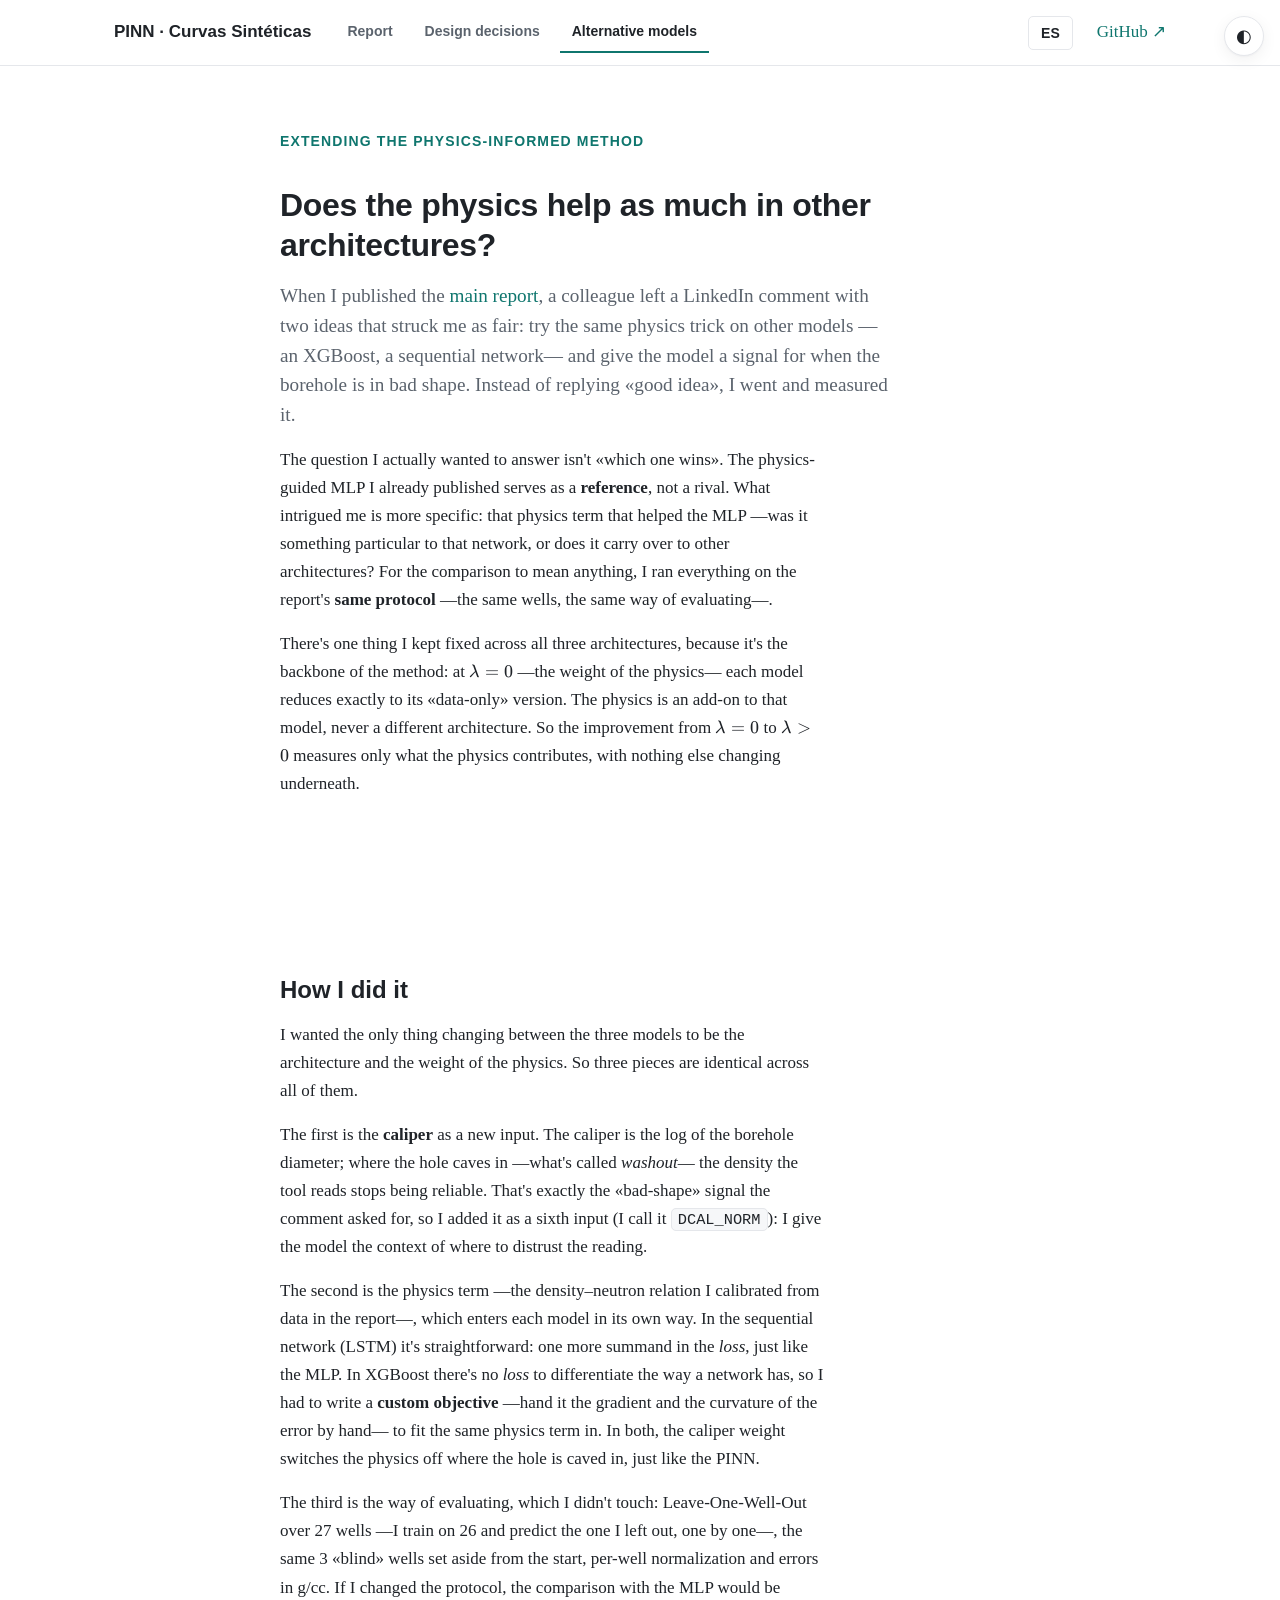
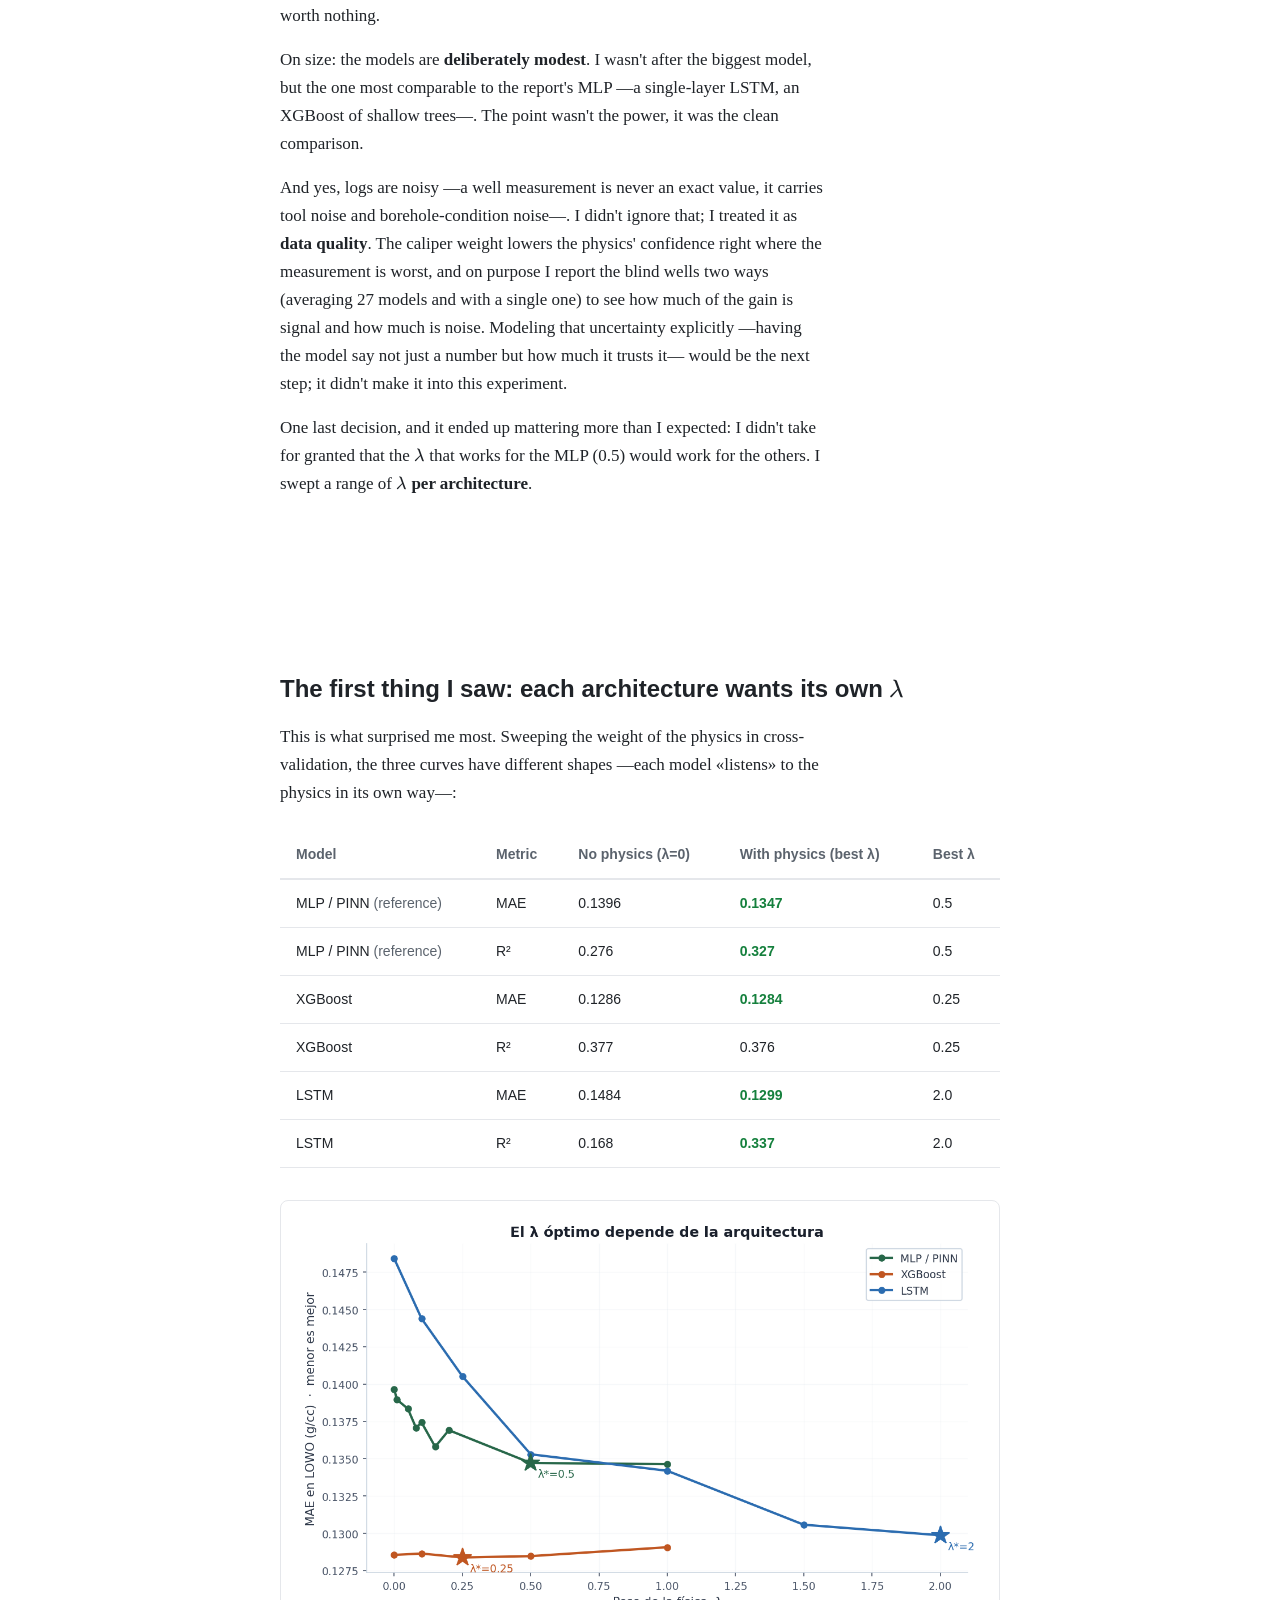
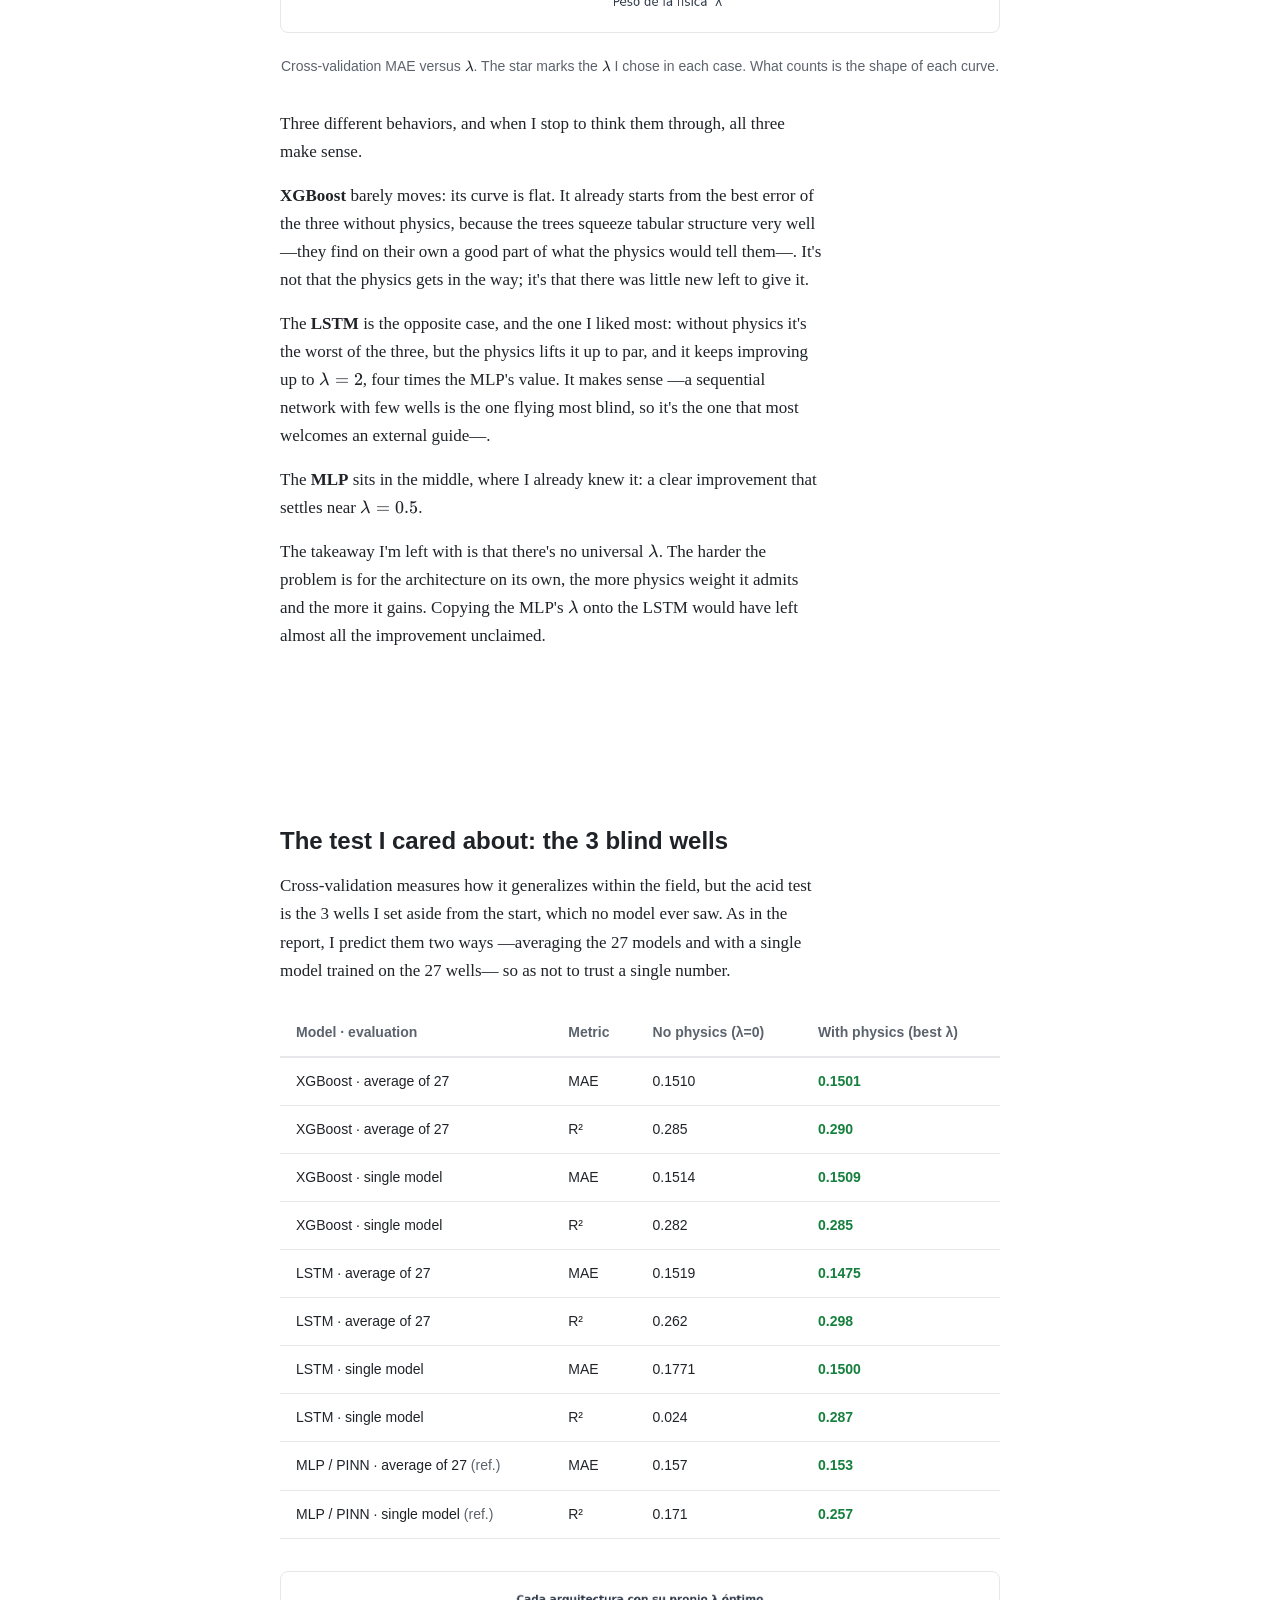
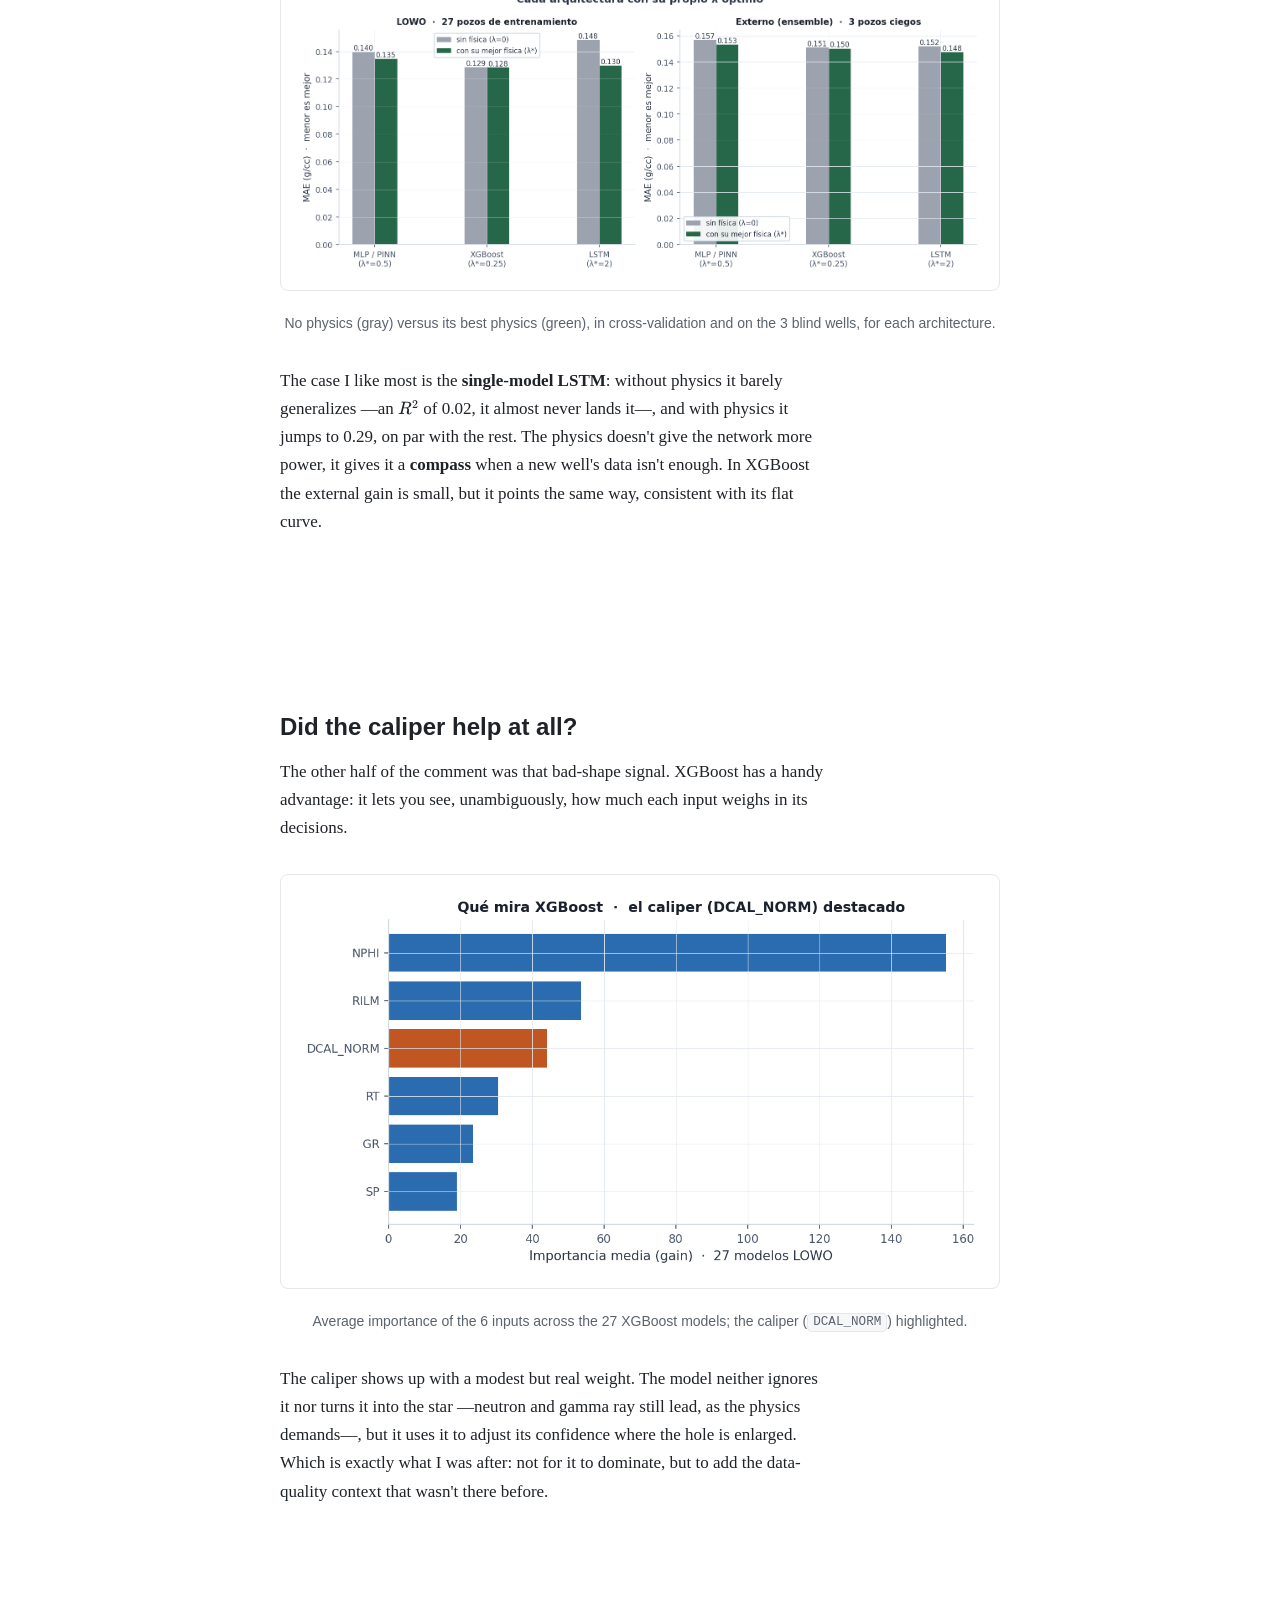
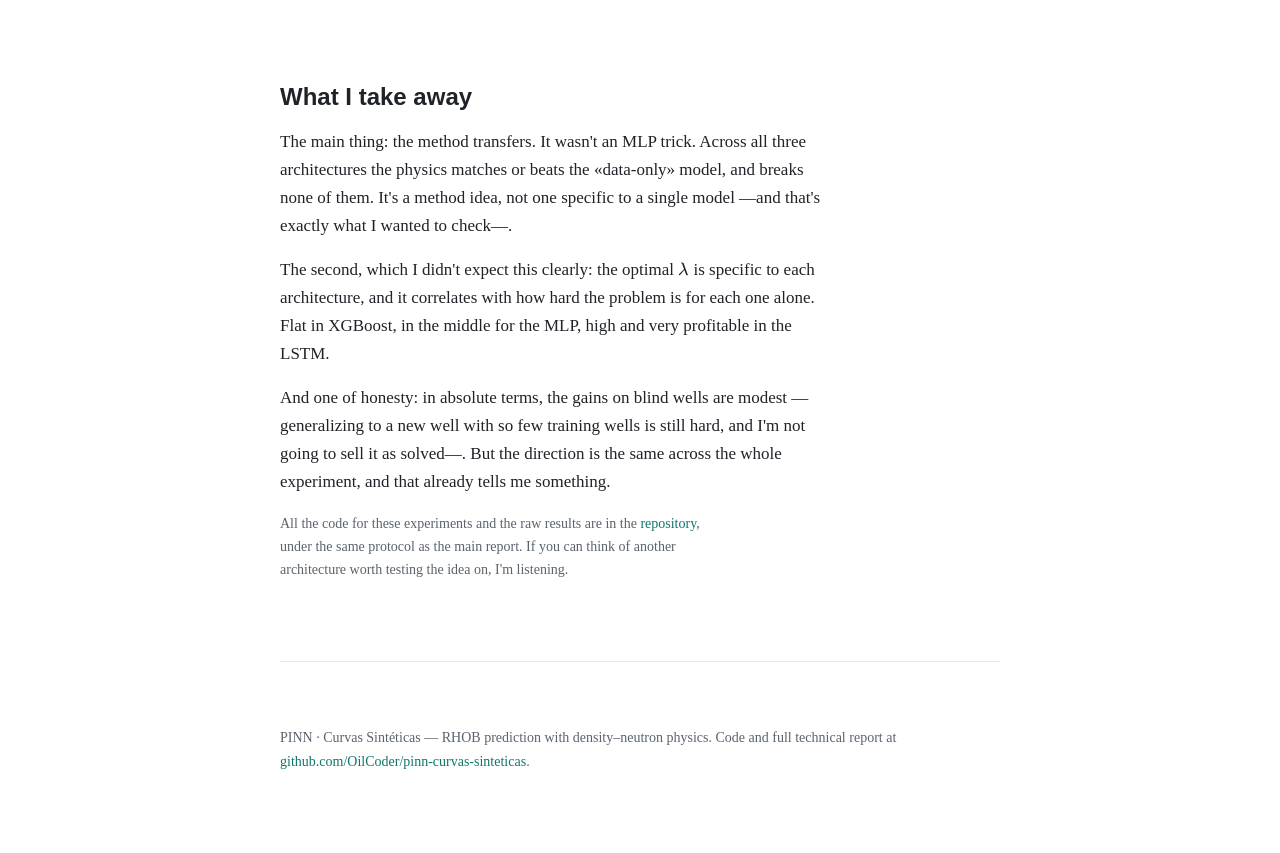
==== commit 6b8fd39a: "site: rewrite alternatives tab in the report's first-person voice The tab read like a manual — bulle" ====
--- a/docs/baselines.en.html
+++ b/docs/baselines.en.html
@@ -4,7 +4,7 @@
   <meta charset="UTF-8">
   <meta name="viewport" content="width=device-width, initial-scale=1.0">
   <title>Alternative models · PINN Synthetic Logs</title>
-  <meta name="description" content="Does the physics-informed term help as much in gradient boosting (XGBoost) and in a sequential network (LSTM) as it does in the MLP? Same LOWO + 3 blind-well protocol, caliper as an input, and a per-architecture sweep of λ.">
+  <meta name="description" content="I tested whether the physics term that helped the MLP carries over to an XGBoost and a sequential network (LSTM), with the caliper as a new input and a per-architecture λ sweep. Same LOWO + 3 blind-well protocol as the report.">
   <link rel="stylesheet" href="assets/katex/katex.min.css">
   <link rel="stylesheet" href="assets/css/theme.css">
 </head>
@@ -31,84 +31,82 @@
     <p class="eyebrow">Extending the physics-informed method</p>
     <h1>Does the physics help as much in other architectures?</h1>
     <p class="lead" style="max-width:64ch">
-      The <a href="index.en.html">main report</a> showed that adding a physics term to an MLP
-      (<span>$\text{Loss} = \text{Loss}_\text{data} + \lambda\cdot\text{Loss}_\text{physics}$</span>)
-      improves density prediction on wells the model never saw. After a LinkedIn comment suggested
-      trying the idea on <b>gradient boosting</b> and a <b>sequential network</b>, and giving the
-      model a <b>bad-hole</b> signal (caliper), I took both suggestions seriously and measured them
-      rigorously.
-    </p>
-    <p style="max-width:64ch">
-      This experiment isn't about «which one wins». The already-published MLP/PINN stays as the
-      <b>reference</b>, not a rival. What I wanted to know is more specific: <i>does that same physics
-      term transfer to XGBoost and to an LSTM, or was it something particular to the MLP?</i> For the
-      comparison to be fair, everything runs on the report's <b>same protocol</b>.
-    </p>
-    <div class="callout">
-      <p style="margin:0">
-        <b>Project invariant.</b> In all three architectures, <span>$\lambda=0$</span> reproduces the
-        plain (data-only) model exactly. The physics term is an <i>add-on</i> to that model, never a
-        different architecture. So the improvement from <span>$\lambda=0$</span> to
-        <span>$\lambda>0$</span> isolates what the physics contributes.
-      </p>
-    </div>
+      When I published the <a href="index.en.html">main report</a>, a colleague left a LinkedIn
+      comment with two ideas that struck me as fair: try the same physics trick on other models —an
+      XGBoost, a sequential network— and give the model a signal for when the borehole is in bad
+      shape. Instead of replying «good idea», I went and measured it.
+    </p>
+    <p style="max-width:64ch">
+      The question I actually wanted to answer isn't «which one wins». The physics-guided MLP I
+      already published serves as a <b>reference</b>, not a rival. What intrigued me is more specific:
+      that physics term that helped the MLP —was it something particular to that network, or does it
+      carry over to other architectures? For the comparison to mean anything, I ran everything on the
+      report's <b>same protocol</b> —the same wells, the same way of evaluating—.
+    </p>
+    <p style="max-width:64ch">
+      There's one thing I kept fixed across all three architectures, because it's the backbone of the
+      method: at <span>$\lambda=0$</span> —the weight of the physics— each model reduces exactly to
+      its «data-only» version. The physics is an add-on to that model, never a different architecture.
+      So the improvement from <span>$\lambda=0$</span> to <span>$\lambda>0$</span> measures only what
+      the physics contributes, with nothing else changing underneath.
+    </p>
   </section>
 
   <!-- ============================ METHOD ============================ -->
   <section class="container section" id="method">
-    <h2>How I set it up</h2>
-    <p style="max-width:64ch">
-      Three pieces, identical across the three models, so the only real variable is the architecture
-      and the value of <span>$\lambda$</span>:
-    </p>
-    <ul style="max-width:64ch">
-      <li><b>Caliper as an input.</b> I added a 6th feature, <code>DCAL_NORM</code> (the differential
-        caliper, normalized per well). It's the «enlarged borehole» signal the comment asked for:
-        where the hole is washed out, the measured density is unreliable and the model can learn to
-        distrust it.</li>
-      <li><b>The same physics term, per architecture.</b> The calibrated density–neutron relation
-        (<span>$\text{DEN} = A\cdot\text{NPHI} + D\cdot(\text{NPHI}\times\text{GR})$</span>) enters
-        each model in its own way: in the LSTM as a loss summand (just like the MLP); in XGBoost as a
-        <b>custom objective</b> with gradient and Hessian
-        (<span>$g = (\hat y - y) + \lambda w(\hat y - f_\text{phys})$</span>,
-        <span>$h = 1 + \lambda w$</span>). The weight <span>$w$</span> is the PINN's: it switches the
-        physics off where the caliper flags washout.</li>
-      <li><b>The same evaluation protocol.</b> Leave-One-Well-Out over 27 wells, the <b>same 3 blind
-        wells</b> (<code>seed=42</code>), leak-free per-well normalization, metrics in g/cc. None of
-        this changes from the report.</li>
-    </ul>
-    <p style="max-width:64ch">
-      On complexity: the models are <b>deliberately modest</b>, comparable in robustness to the
-      <code>5→64→64→32→1</code> MLP. The LSTM is 1 layer, <code>hidden=64</code>, windows of 32 depth
-      samples that don't cross well boundaries. XGBoost runs with <code>max_depth=5</code>,
-      <code>eta=0.05</code>, 400 trees. I wasn't after the biggest model, but the cleanest comparison.
-    </p>
-    <div class="callout">
-      <p style="margin:0">
-        <b>On logs being noisy.</b> A well measurement isn't an exact value: it carries tool noise and
-        borehole-condition noise. I didn't ignore that, I treated it as <b>data quality</b>. The
-        caliper weight <span>$w$</span> lowers the physics' confidence exactly where the measurement is
-        least reliable (washed-out hole), and I report the blind wells under <b>two protocols</b>
-        (average of 27 models and a single model) precisely to separate how much of the gain is signal
-        and how much is variance. Modeling the noise explicitly —a prediction <i>with its
-        uncertainty</i>— would be the natural next step; it's outside the scope of this experiment.
-      </p>
-    </div>
-    <div class="callout">
-      <p style="margin:0">
-        <b>One key decision:</b> I didn't assume the MLP's optimal <span>$\lambda$</span> (0.5) would
-        carry over to the other architectures. I ran a <b>per-architecture <span>$\lambda$</span>
-        sweep</b>. It turned out to matter a lot.
-      </p>
-    </div>
+    <h2>How I did it</h2>
+    <p style="max-width:64ch">
+      I wanted the only thing changing between the three models to be the architecture and the weight
+      of the physics. So three pieces are identical across all of them.
+    </p>
+    <p style="max-width:64ch">
+      The first is the <b>caliper</b> as a new input. The caliper is the log of the borehole diameter;
+      where the hole caves in —what's called <i>washout</i>— the density the tool reads stops being
+      reliable. That's exactly the «bad-shape» signal the comment asked for, so I added it as a sixth
+      input (I call it <code>DCAL_NORM</code>): I give the model the context of where to distrust the
+      reading.
+    </p>
+    <p style="max-width:64ch">
+      The second is the physics term —the density–neutron relation I calibrated from data in the
+      report—, which enters each model in its own way. In the sequential network (LSTM) it's
+      straightforward: one more summand in the <i>loss</i>, just like the MLP. In XGBoost there's no
+      <i>loss</i> to differentiate the way a network has, so I had to write a <b>custom objective</b>
+      —hand it the gradient and the curvature of the error by hand— to fit the same physics term in.
+      In both, the caliper weight switches the physics off where the hole is caved in, just like the PINN.
+    </p>
+    <p style="max-width:64ch">
+      The third is the way of evaluating, which I didn't touch: Leave-One-Well-Out over 27 wells —I
+      train on 26 and predict the one I left out, one by one—, the same 3 «blind» wells set aside from
+      the start, per-well normalization and errors in g/cc. If I changed the protocol, the comparison
+      with the MLP would be worth nothing.
+    </p>
+    <p style="max-width:64ch">
+      On size: the models are <b>deliberately modest</b>. I wasn't after the biggest model, but the
+      one most comparable to the report's MLP —a single-layer LSTM, an XGBoost of shallow trees—. The
+      point wasn't the power, it was the clean comparison.
+    </p>
+    <p style="max-width:64ch">
+      And yes, logs are noisy —a well measurement is never an exact value, it carries tool noise and
+      borehole-condition noise—. I didn't ignore that; I treated it as <b>data quality</b>. The
+      caliper weight lowers the physics' confidence right where the measurement is worst, and on
+      purpose I report the blind wells two ways (averaging 27 models and with a single one) to see how
+      much of the gain is signal and how much is noise. Modeling that uncertainty explicitly —having
+      the model say not just a number but how much it trusts it— would be the next step; it didn't
+      make it into this experiment.
+    </p>
+    <p style="max-width:64ch">
+      One last decision, and it ended up mattering more than I expected: I didn't take for granted
+      that the <span>$\lambda$</span> that works for the MLP (0.5) would work for the others. I swept a
+      range of <span>$\lambda$</span> <b>per architecture</b>.
+    </p>
   </section>
 
   <!-- ============================ LOWO ============================ -->
   <section class="container section" id="lowo">
-    <h2>Result 1 — the optimal <span>$\lambda$</span> depends on the architecture</h2>
-    <p style="max-width:64ch">
-      This was the most interesting part. Sweeping <span>$\lambda$</span> in cross-validation (LOWO),
-      each architecture responds to the physics <b>differently</b>:
+    <h2>The first thing I saw: each architecture wants its own <span>$\lambda$</span></h2>
+    <p style="max-width:64ch">
+      This is what surprised me most. Sweeping the weight of the physics in cross-validation, the
+      three curves have different shapes —each model «listens» to the physics in its own way—:
     </p>
     <table>
       <thead>
@@ -126,38 +124,43 @@
     <figure>
       <img src="assets/figures/alt_lambda_curves.png" alt="LOWO error versus lambda for MLP, XGBoost and LSTM">
       <figcaption>Cross-validation MAE versus <span>$\lambda$</span>. The star marks the
-        <span>$\lambda$</span> chosen per architecture. The shape of each curve is what matters.</figcaption>
+        <span>$\lambda$</span> I chose in each case. What counts is the shape of each curve.</figcaption>
     </figure>
-    <p style="max-width:64ch">Three different behaviors, and all three make sense:</p>
-    <ul style="max-width:64ch">
-      <li><b>XGBoost — the physics barely moves the needle (flat curve).</b> It already starts from
-        the best MAE of the three (0.1286) without physics. Gradient-boosted trees squeeze tabular
-        structure very well, so the physics hint adds little information the model didn't already have.
-        It doesn't hurt; it just isn't needed.</li>
-      <li><b>LSTM — monotone improvement, and the biggest winner.</b> Without physics it's the worst
-        (R² 0.168), but the physics rescues it to R² 0.337, and it keeps improving up to
-        <span>$\lambda=2$</span>, much higher than the MLP's 0.5. A sequential network with few wells
-        is the one that most needs an external compass, and it uses it to the fullest.</li>
-      <li><b>MLP — the familiar middle ground.</b> A clear improvement that levels off near
-        <span>$\lambda=0.5$</span> (the operational value chosen for per-well robustness, not just the mean).</li>
-    </ul>
-    <div class="takeaway">
-      <span class="icon">✓</span>
-      <span class="body">There's no universal <span>$\lambda$</span>. <b>The harder the problem is for
-        the architecture on its own, the more physics weight it admits and the more it gains.</b>
-        Copying the MLP's <span>$\lambda$</span> onto the LSTM would have left almost all the
-        improvement on the table.</span>
-    </div>
+    <p style="max-width:64ch">
+      Three different behaviors, and when I stop to think them through, all three make sense.
+    </p>
+    <p style="max-width:64ch">
+      <b>XGBoost</b> barely moves: its curve is flat. It already starts from the best error of the
+      three without physics, because the trees squeeze tabular structure very well —they find on their
+      own a good part of what the physics would tell them—. It's not that the physics gets in the way;
+      it's that there was little new left to give it.
+    </p>
+    <p style="max-width:64ch">
+      The <b>LSTM</b> is the opposite case, and the one I liked most: without physics it's the worst of
+      the three, but the physics lifts it up to par, and it keeps improving up to
+      <span>$\lambda=2$</span>, four times the MLP's value. It makes sense —a sequential network with
+      few wells is the one flying most blind, so it's the one that most welcomes an external guide—.
+    </p>
+    <p style="max-width:64ch">
+      The <b>MLP</b> sits in the middle, where I already knew it: a clear improvement that settles near
+      <span>$\lambda=0.5$</span>.
+    </p>
+    <p style="max-width:64ch">
+      The takeaway I'm left with is that there's no universal <span>$\lambda$</span>. The harder the
+      problem is for the architecture on its own, the more physics weight it admits and the more it
+      gains. Copying the MLP's <span>$\lambda$</span> onto the LSTM would have left almost all the
+      improvement unclaimed.
+    </p>
   </section>
 
   <!-- ============================ EXTERNAL ============================ -->
   <section class="container section" id="external">
-    <h2>Result 2 — the real test: 3 blind wells</h2>
-    <p style="max-width:64ch">
-      LOWO measures generalization within the field. The acid test is the 3 wells <b>set aside from
-      the start</b>, which no model ever saw. As in the report, I predict them two ways —averaging
-      the 27 LOWO models (ensemble) and with a single model trained on the 27 wells— as a robustness
-      check.
+    <h2>The test I cared about: the 3 blind wells</h2>
+    <p style="max-width:64ch">
+      Cross-validation measures how it generalizes within the field, but the acid test is the 3 wells
+      I set aside from the start, which no model ever saw. As in the report, I predict them two ways
+      —averaging the 27 models and with a single model trained on the 27 wells— so as not to trust a
+      single number.
     </p>
     <table>
       <thead>
@@ -178,58 +181,61 @@
     </table>
     <figure>
       <img src="assets/figures/alt_lowo_external.png" alt="MAE and R² in LOWO and on blind wells, no physics versus with physics, per architecture">
-      <figcaption>No physics (gray) versus with physics (green), in LOWO and on the 3 blind wells,
-        for each architecture. The physics hurts none of them and rescues the LSTM.</figcaption>
+      <figcaption>No physics (gray) versus its best physics (green), in cross-validation and on the 3
+        blind wells, for each architecture.</figcaption>
     </figure>
-    <div class="takeaway">
-      <span class="icon">✓</span>
-      <span class="body">The most telling case is the <b>single-model LSTM</b>: without physics it
-        barely generalizes (R² 0.024) and with physics it jumps to R² 0.287, on par with the rest. The
-        physics doesn't give the model more power, it gives it a <b>compass</b> when a new well's data
-        isn't enough. In XGBoost the external gain is small but consistent, in line with its flat curve.</span>
-    </div>
+    <p style="max-width:64ch">
+      The case I like most is the <b>single-model LSTM</b>: without physics it barely generalizes —an
+      <span>$R^2$</span> of 0.02, it almost never lands it—, and with physics it jumps to 0.29, on par
+      with the rest. The physics doesn't give the network more power, it gives it a <b>compass</b> when
+      a new well's data isn't enough. In XGBoost the external gain is small, but it points the same
+      way, consistent with its flat curve.
+    </p>
   </section>
 
   <!-- ============================ IMPORTANCE ============================ -->
   <section class="container section" id="importance">
-    <h2>Did the caliper input help?</h2>
-    <p style="max-width:64ch">
-      The other half of the comment was giving the model the bad-hole signal. XGBoost lets us see,
-      unambiguously, how much each input weighs in its decisions:
+    <h2>Did the caliper help at all?</h2>
+    <p style="max-width:64ch">
+      The other half of the comment was that bad-shape signal. XGBoost has a handy advantage: it lets
+      you see, unambiguously, how much each input weighs in its decisions.
     </p>
     <figure>
       <img src="assets/figures/alt_xgb_importance.png" alt="XGBoost feature importance, with DCAL_NORM highlighted">
-      <figcaption>Importance of the 6 inputs in XGBoost. <code>DCAL_NORM</code> (caliper) genuinely
-        participates in the model's decisions without dominating them.</figcaption>
+      <figcaption>Average importance of the 6 inputs across the 27 XGBoost models; the caliper
+        (<code>DCAL_NORM</code>) highlighted.</figcaption>
     </figure>
     <p style="max-width:64ch">
-      The caliper shows up with a modest but real weight: the model uses it to modulate its confidence
-      where the borehole is enlarged, which is exactly the point. It isn't the dominant feature
-      —neutron and gamma ray still lead, as the physics demands— but it adds the data-quality context
-      that wasn't there before.
+      The caliper shows up with a modest but real weight. The model neither ignores it nor turns it
+      into the star —neutron and gamma ray still lead, as the physics demands—, but it uses it to
+      adjust its confidence where the hole is enlarged. Which is exactly what I was after: not for it
+      to dominate, but to add the data-quality context that wasn't there before.
     </p>
   </section>
 
   <!-- ============================ CONCLUSIONS ============================ -->
   <section class="container section" id="conclusions">
     <h2>What I take away</h2>
-    <ul style="max-width:64ch">
-      <li><b>The physics-informed method transfers.</b> It wasn't an MLP trick: across all three
-        architectures <span>$\lambda>0$</span> matches or beats <span>$\lambda=0$</span>, hurting none
-        of them. It's a method idea, not one specific to a single model.</li>
-      <li><b>The optimal <span>$\lambda$</span> is architecture-specific</b> and correlates with how
-        hard the problem is for each model alone: flat in XGBoost, moderate in the MLP, high and very
-        profitable in the LSTM. You can't copy a <span>$\lambda$</span> across architectures.</li>
-      <li><b>The caliper input contributes</b> a data-quality context the model genuinely uses,
-        without displacing the physical signals.</li>
-      <li><b>Honesty about the scope.</b> The external gains are modest in absolute terms —the
-        challenge is still generalizing to a new well with few training wells— but the direction is
-        consistent across the whole experiment.</li>
-    </ul>
+    <p style="max-width:64ch">
+      The main thing: the method transfers. It wasn't an MLP trick. Across all three architectures the
+      physics matches or beats the «data-only» model, and breaks none of them. It's a method idea, not
+      one specific to a single model —and that's exactly what I wanted to check—.
+    </p>
+    <p style="max-width:64ch">
+      The second, which I didn't expect this clearly: the optimal <span>$\lambda$</span> is specific to
+      each architecture, and it correlates with how hard the problem is for each one alone. Flat in
+      XGBoost, in the middle for the MLP, high and very profitable in the LSTM.
+    </p>
+    <p style="max-width:64ch">
+      And one of honesty: in absolute terms, the gains on blind wells are modest —generalizing to a new
+      well with so few training wells is still hard, and I'm not going to sell it as solved—. But the
+      direction is the same across the whole experiment, and that already tells me something.
+    </p>
     <p class="muted" style="max-width:64ch; font-size:var(--fs-small)">
-      All the code for these experiments (<code>src/model_trees.py</code>, <code>src/model_lstm.py</code>,
-      <code>src/features_caliper.py</code> and scripts <code>11</code>–<code>15</code>) and the raw
-      results are in the repository, under the same protocol as the main report.
+      All the code for these experiments and the raw results are in the
+      <a href="https://github.com/OilCoder/pinn-curvas-sinteticas">repository</a>, under the same
+      protocol as the main report. If you can think of another architecture worth testing the idea on,
+      I'm listening.
     </p>
   </section>
 
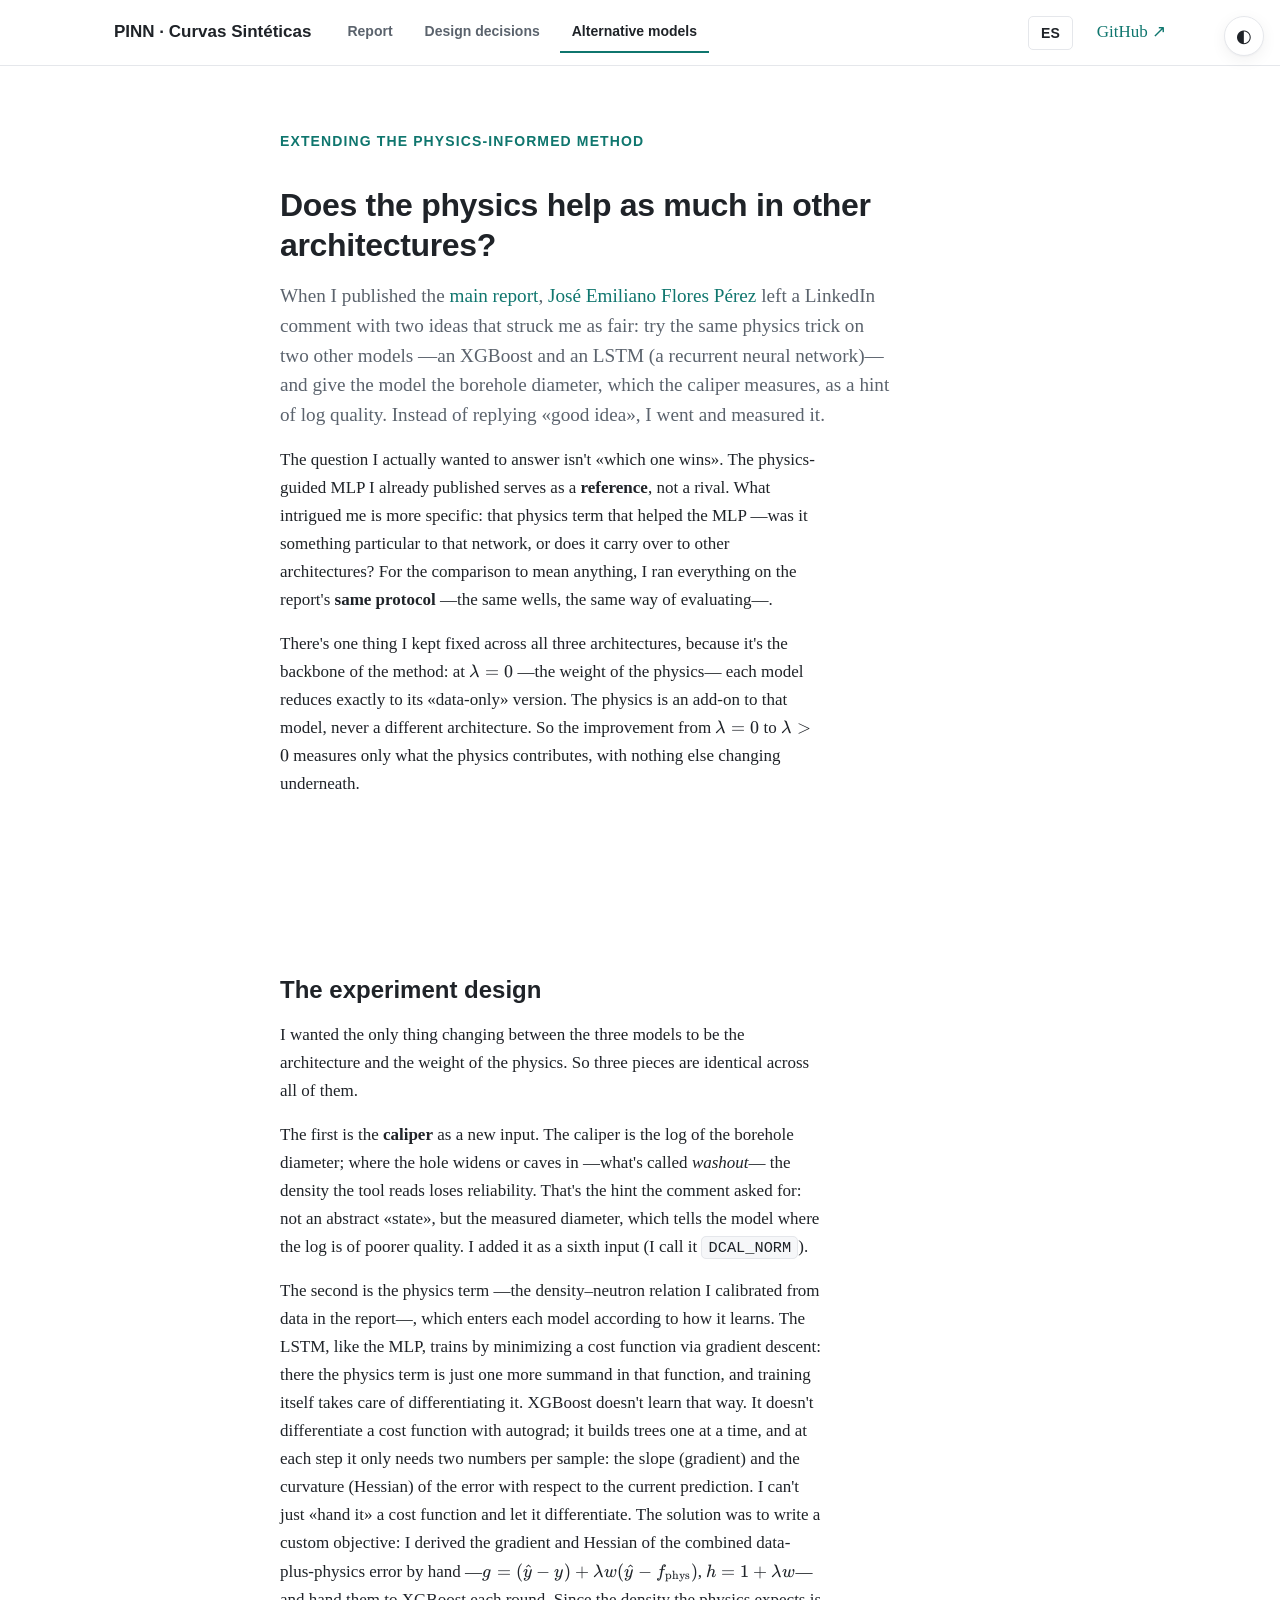
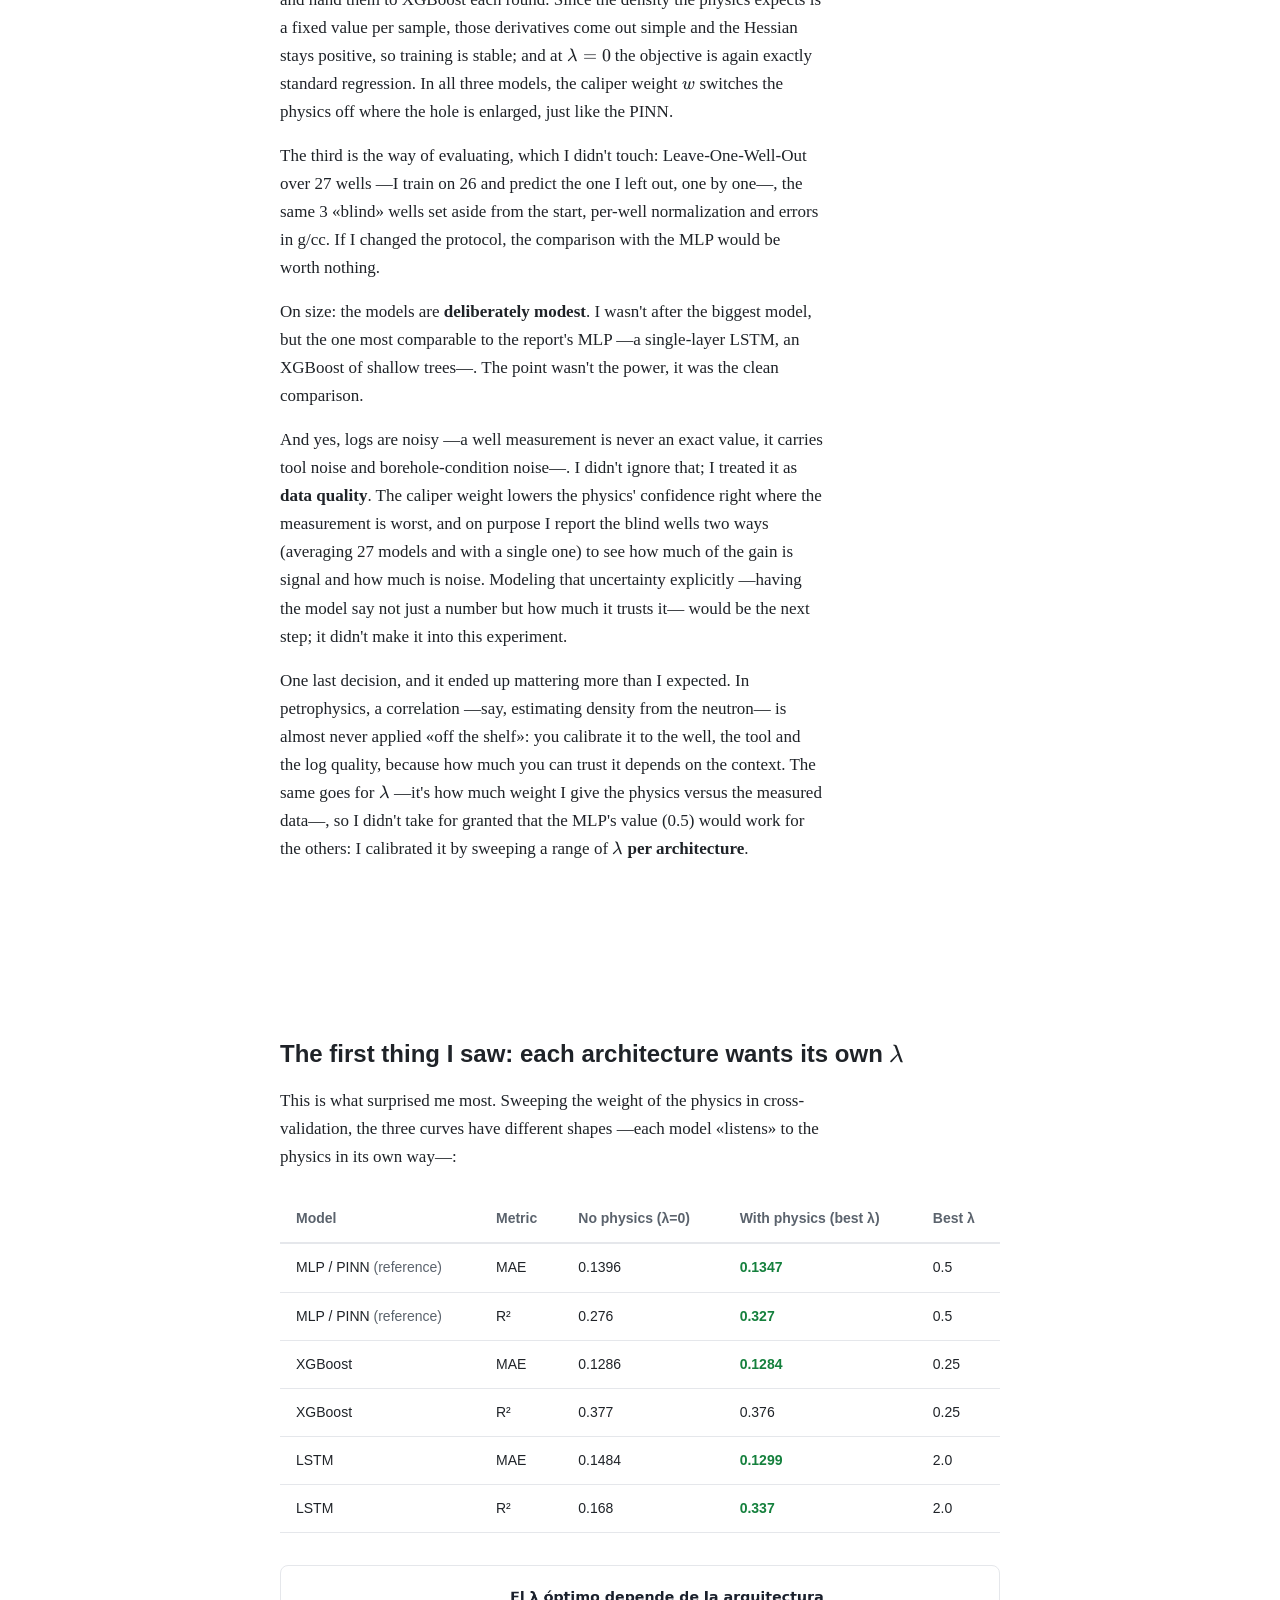
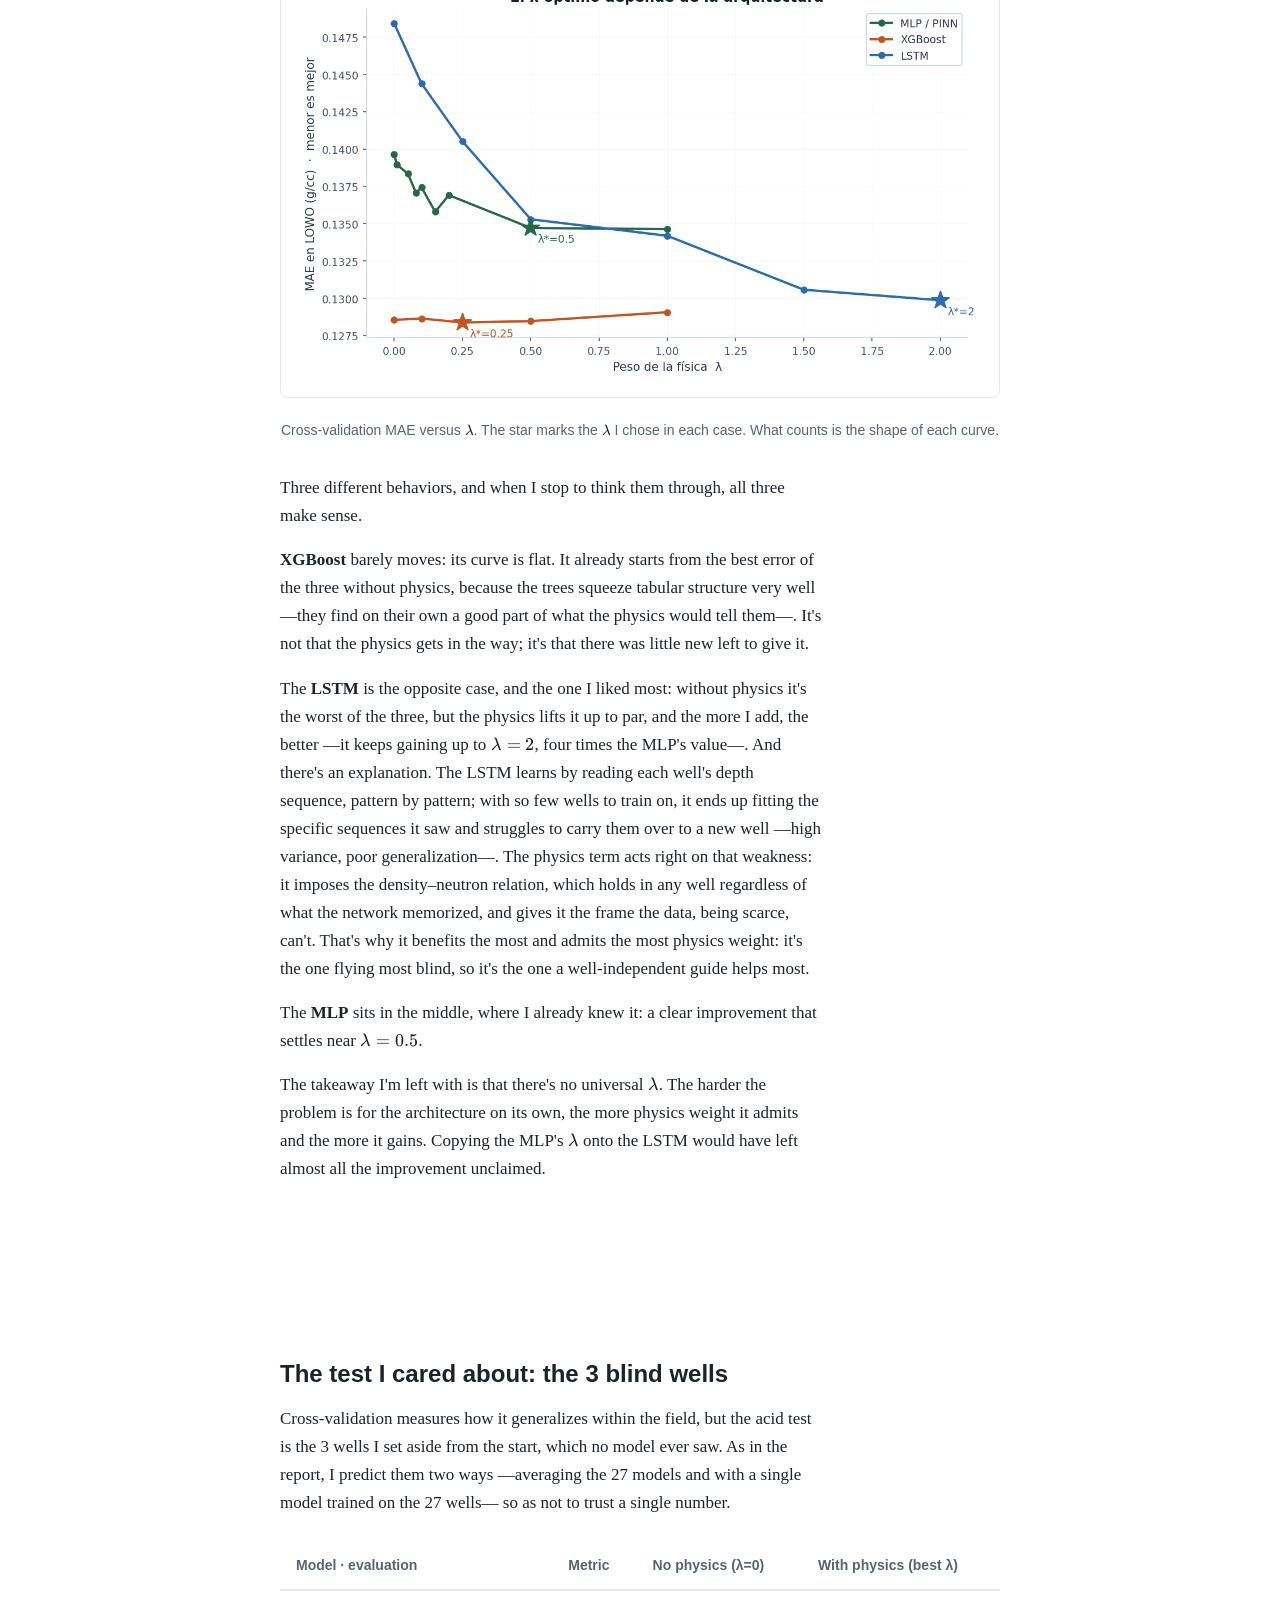
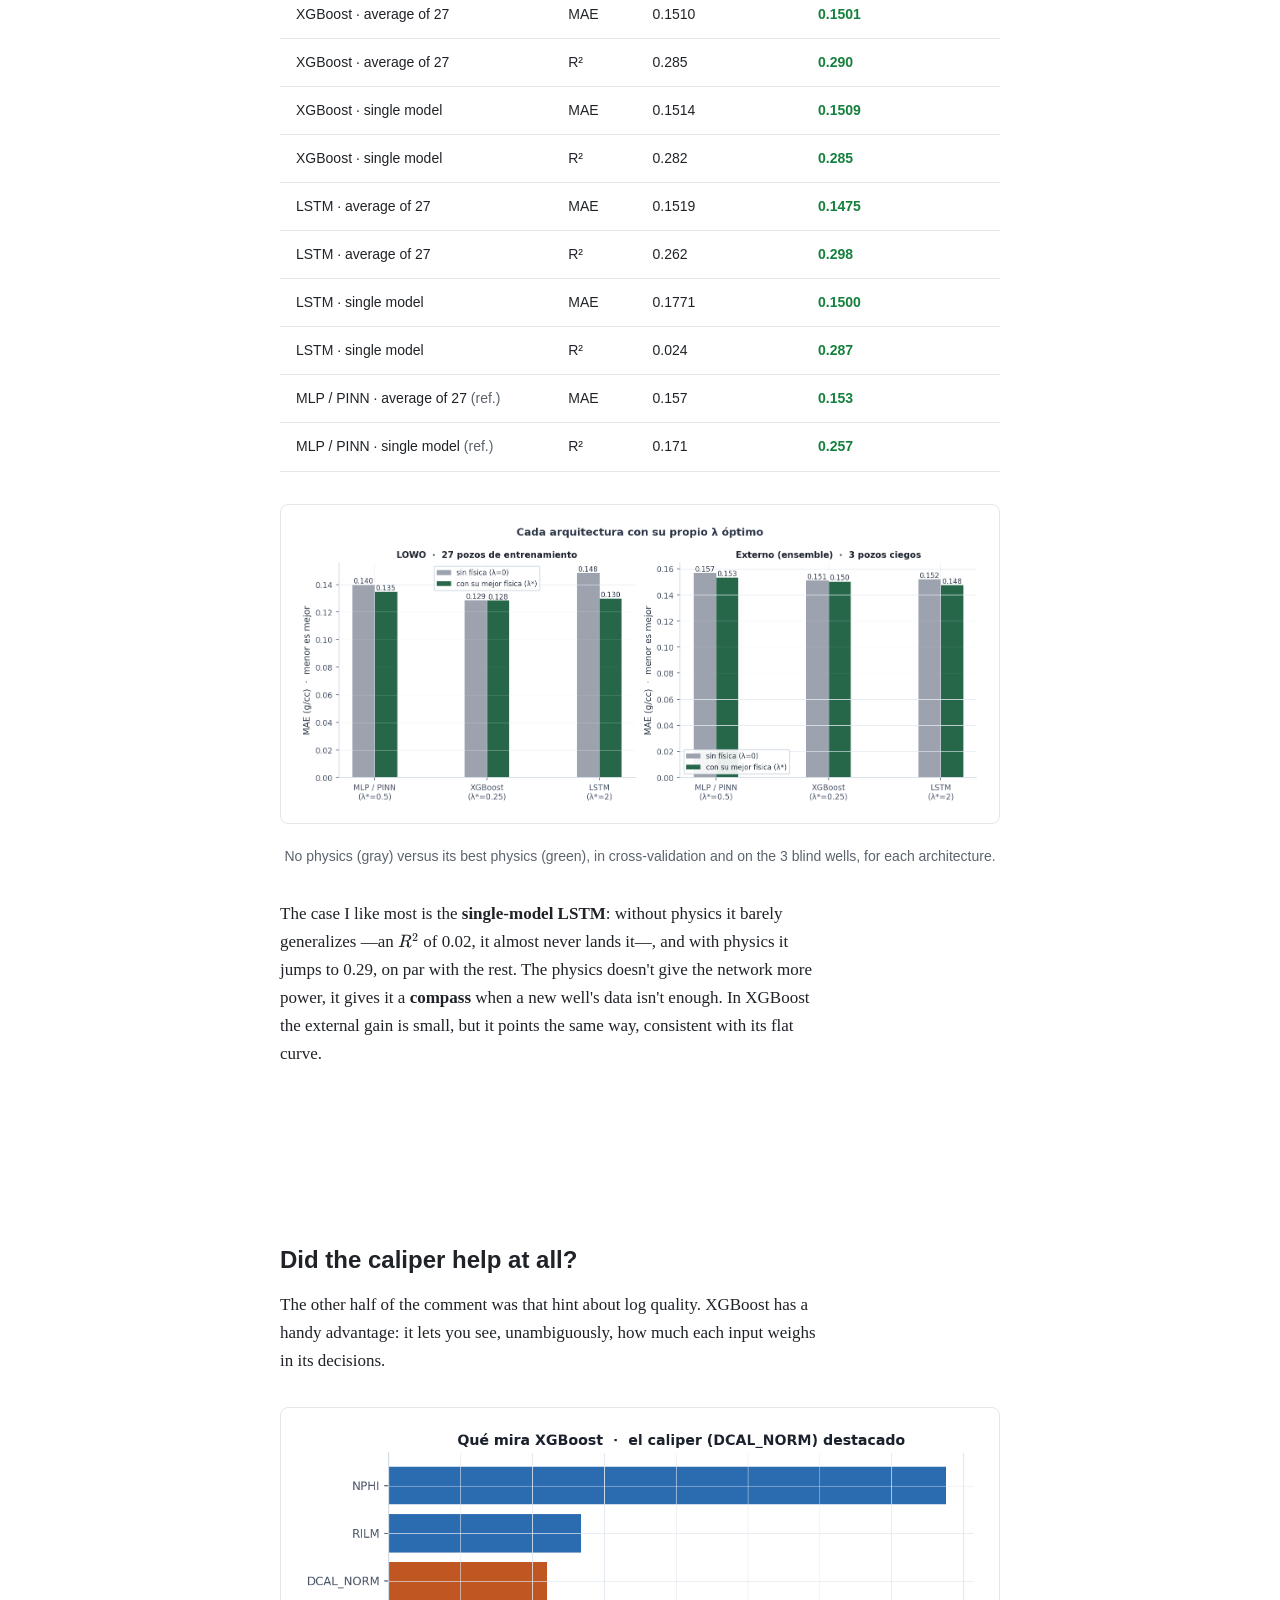
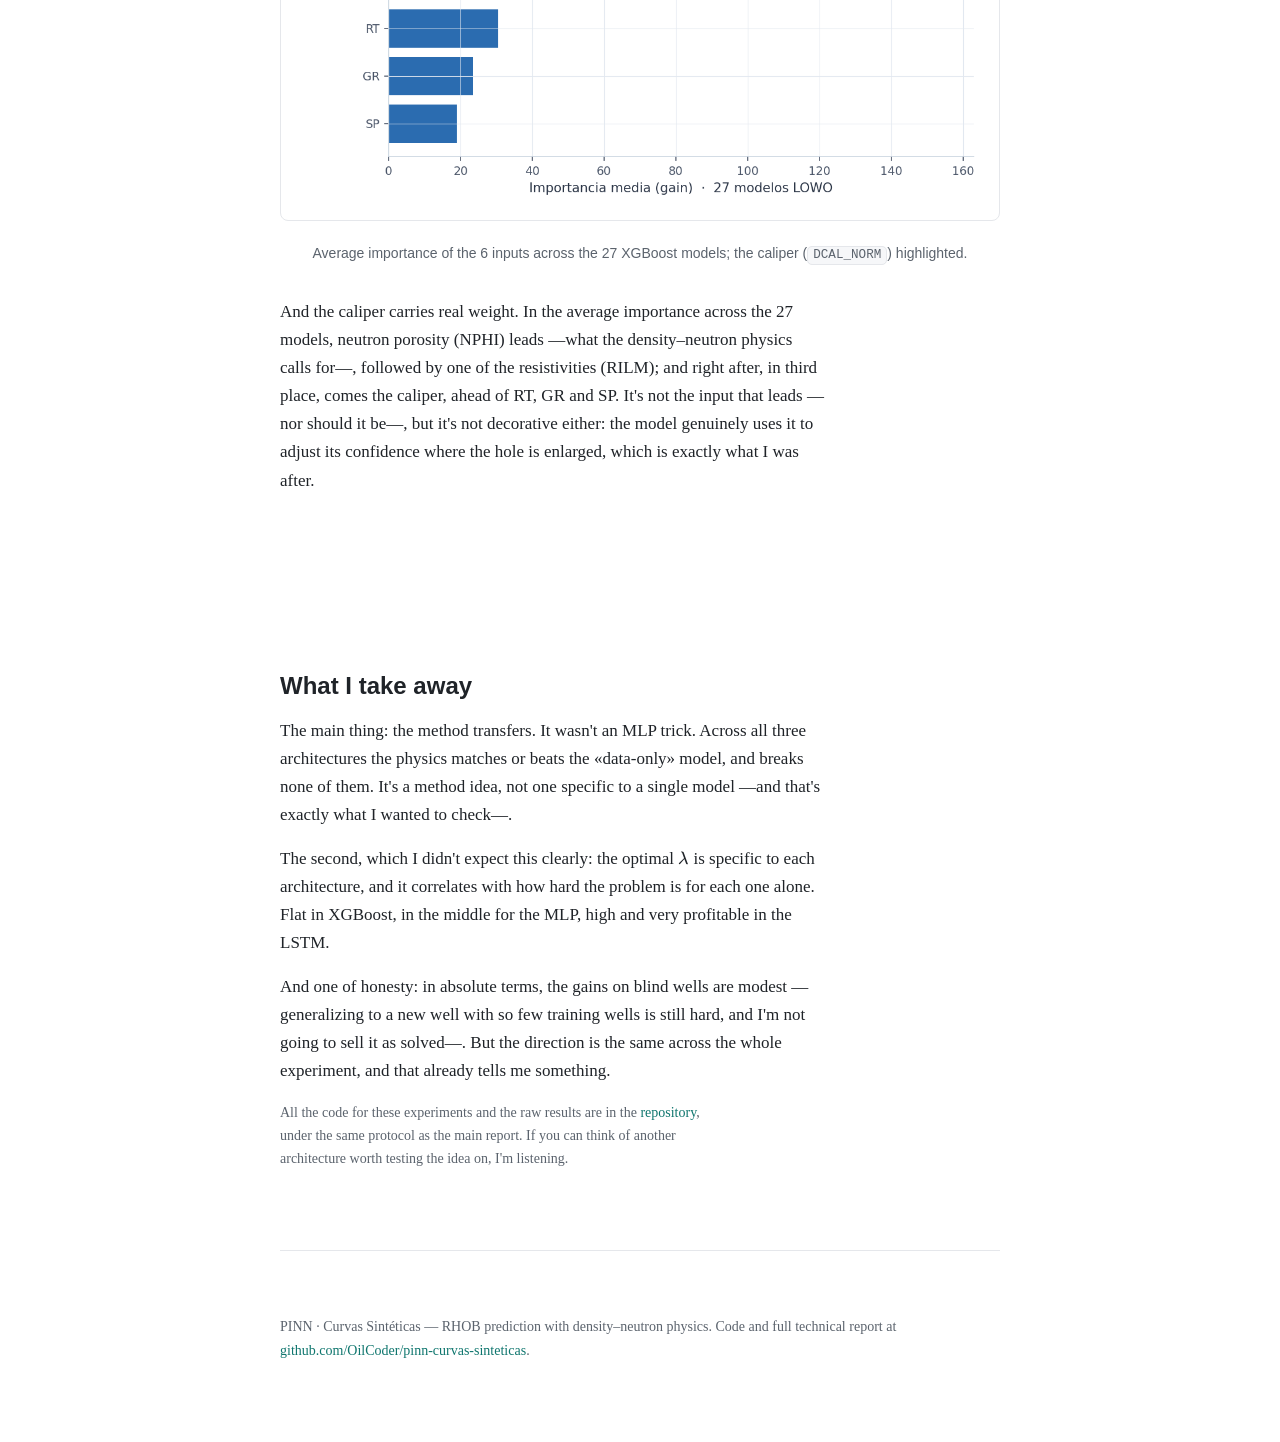
==== commit dfed36c1: "site: tighten alternatives tab — attribution, accuracy, clearer method Credits José Emiliano Flores " ====
--- a/docs/baselines.en.html
+++ b/docs/baselines.en.html
@@ -4,7 +4,7 @@
   <meta charset="UTF-8">
   <meta name="viewport" content="width=device-width, initial-scale=1.0">
   <title>Alternative models · PINN Synthetic Logs</title>
-  <meta name="description" content="I tested whether the physics term that helped the MLP carries over to an XGBoost and a sequential network (LSTM), with the caliper as a new input and a per-architecture λ sweep. Same LOWO + 3 blind-well protocol as the report.">
+  <meta name="description" content="I tested whether the physics term that helped the MLP carries over to an XGBoost and an LSTM (recurrent neural network), with the caliper as a new input and a per-architecture λ sweep. Same LOWO + 3 blind-well protocol as the report.">
   <link rel="stylesheet" href="assets/katex/katex.min.css">
   <link rel="stylesheet" href="assets/css/theme.css">
 </head>
@@ -31,10 +31,12 @@
     <p class="eyebrow">Extending the physics-informed method</p>
     <h1>Does the physics help as much in other architectures?</h1>
     <p class="lead" style="max-width:64ch">
-      When I published the <a href="index.en.html">main report</a>, a colleague left a LinkedIn
-      comment with two ideas that struck me as fair: try the same physics trick on other models —an
-      XGBoost, a sequential network— and give the model a signal for when the borehole is in bad
-      shape. Instead of replying «good idea», I went and measured it.
+      When I published the <a href="index.en.html">main report</a>,
+      <a href="https://www.linkedin.com/in/jemiliano-flores/">José Emiliano Flores Pérez</a> left a
+      LinkedIn comment with two ideas that struck me as fair: try the same physics trick on two other
+      models —an XGBoost and an LSTM (a recurrent neural network)— and give the model the borehole
+      diameter, which the caliper measures, as a hint of log quality. Instead of replying «good idea»,
+      I went and measured it.
     </p>
     <p style="max-width:64ch">
       The question I actually wanted to answer isn't «which one wins». The physics-guided MLP I
@@ -54,25 +56,34 @@
 
   <!-- ============================ METHOD ============================ -->
   <section class="container section" id="method">
-    <h2>How I did it</h2>
+    <h2>The experiment design</h2>
     <p style="max-width:64ch">
       I wanted the only thing changing between the three models to be the architecture and the weight
       of the physics. So three pieces are identical across all of them.
     </p>
     <p style="max-width:64ch">
       The first is the <b>caliper</b> as a new input. The caliper is the log of the borehole diameter;
-      where the hole caves in —what's called <i>washout</i>— the density the tool reads stops being
-      reliable. That's exactly the «bad-shape» signal the comment asked for, so I added it as a sixth
-      input (I call it <code>DCAL_NORM</code>): I give the model the context of where to distrust the
-      reading.
+      where the hole widens or caves in —what's called <i>washout</i>— the density the tool reads
+      loses reliability. That's the hint the comment asked for: not an abstract «state», but the
+      measured diameter, which tells the model where the log is of poorer quality. I added it as a
+      sixth input (I call it <code>DCAL_NORM</code>).
     </p>
     <p style="max-width:64ch">
       The second is the physics term —the density–neutron relation I calibrated from data in the
-      report—, which enters each model in its own way. In the sequential network (LSTM) it's
-      straightforward: one more summand in the <i>loss</i>, just like the MLP. In XGBoost there's no
-      <i>loss</i> to differentiate the way a network has, so I had to write a <b>custom objective</b>
-      —hand it the gradient and the curvature of the error by hand— to fit the same physics term in.
-      In both, the caliper weight switches the physics off where the hole is caved in, just like the PINN.
+      report—, which enters each model according to how it learns. The LSTM, like the MLP, trains by
+      minimizing a cost function via gradient descent: there the physics term is just one more summand
+      in that function, and training itself takes care of differentiating it. XGBoost doesn't learn
+      that way. It doesn't differentiate a cost function with autograd; it builds trees one at a time,
+      and at each step it only needs two numbers per sample: the slope (gradient) and the curvature
+      (Hessian) of the error with respect to the current prediction. I can't just «hand it» a cost
+      function and let it differentiate. The solution was to write a custom objective: I derived the
+      gradient and Hessian of the combined data-plus-physics error by hand
+      —<span>$g=(\hat y-y)+\lambda w(\hat y-f_\text{phys})$</span>, <span>$h=1+\lambda w$</span>— and
+      hand them to XGBoost each round. Since the density the physics expects is a fixed value per
+      sample, those derivatives come out simple and the Hessian stays positive, so training is stable;
+      and at <span>$\lambda=0$</span> the objective is again exactly standard regression. In all three
+      models, the caliper weight <span>$w$</span> switches the physics off where the hole is enlarged,
+      just like the PINN.
     </p>
     <p style="max-width:64ch">
       The third is the way of evaluating, which I didn't touch: Leave-One-Well-Out over 27 wells —I
@@ -95,9 +106,13 @@
       make it into this experiment.
     </p>
     <p style="max-width:64ch">
-      One last decision, and it ended up mattering more than I expected: I didn't take for granted
-      that the <span>$\lambda$</span> that works for the MLP (0.5) would work for the others. I swept a
-      range of <span>$\lambda$</span> <b>per architecture</b>.
+      One last decision, and it ended up mattering more than I expected. In petrophysics, a
+      correlation —say, estimating density from the neutron— is almost never applied «off the shelf»:
+      you calibrate it to the well, the tool and the log quality, because how much you can trust it
+      depends on the context. The same goes for <span>$\lambda$</span> —it's how much weight I give the
+      physics versus the measured data—, so I didn't take for granted that the MLP's value (0.5) would
+      work for the others: I calibrated it by sweeping a range of <span>$\lambda$</span> <b>per
+      architecture</b>.
     </p>
   </section>
 
@@ -137,9 +152,15 @@
     </p>
     <p style="max-width:64ch">
       The <b>LSTM</b> is the opposite case, and the one I liked most: without physics it's the worst of
-      the three, but the physics lifts it up to par, and it keeps improving up to
-      <span>$\lambda=2$</span>, four times the MLP's value. It makes sense —a sequential network with
-      few wells is the one flying most blind, so it's the one that most welcomes an external guide—.
+      the three, but the physics lifts it up to par, and the more I add, the better —it keeps gaining
+      up to <span>$\lambda=2$</span>, four times the MLP's value—. And there's an explanation. The LSTM
+      learns by reading each well's depth sequence, pattern by pattern; with so few wells to train on,
+      it ends up fitting the specific sequences it saw and struggles to carry them over to a new well
+      —high variance, poor generalization—. The physics term acts right on that weakness: it imposes
+      the density–neutron relation, which holds in any well regardless of what the network memorized,
+      and gives it the frame the data, being scarce, can't. That's why it benefits the most and admits
+      the most physics weight: it's the one flying most blind, so it's the one a well-independent guide
+      helps most.
     </p>
     <p style="max-width:64ch">
       The <b>MLP</b> sits in the middle, where I already knew it: a clear improvement that settles near
@@ -197,8 +218,8 @@
   <section class="container section" id="importance">
     <h2>Did the caliper help at all?</h2>
     <p style="max-width:64ch">
-      The other half of the comment was that bad-shape signal. XGBoost has a handy advantage: it lets
-      you see, unambiguously, how much each input weighs in its decisions.
+      The other half of the comment was that hint about log quality. XGBoost has a handy advantage: it
+      lets you see, unambiguously, how much each input weighs in its decisions.
     </p>
     <figure>
       <img src="assets/figures/alt_xgb_importance.png" alt="XGBoost feature importance, with DCAL_NORM highlighted">
@@ -206,10 +227,12 @@
         (<code>DCAL_NORM</code>) highlighted.</figcaption>
     </figure>
     <p style="max-width:64ch">
-      The caliper shows up with a modest but real weight. The model neither ignores it nor turns it
-      into the star —neutron and gamma ray still lead, as the physics demands—, but it uses it to
-      adjust its confidence where the hole is enlarged. Which is exactly what I was after: not for it
-      to dominate, but to add the data-quality context that wasn't there before.
+      And the caliper carries real weight. In the average importance across the 27 models, neutron
+      porosity (NPHI) leads —what the density–neutron physics calls for—, followed by one of the
+      resistivities (RILM); and right after, in third place, comes the caliper, ahead of RT, GR and
+      SP. It's not the input that leads —nor should it be—, but it's not decorative either: the model
+      genuinely uses it to adjust its confidence where the hole is enlarged, which is exactly what I
+      was after.
     </p>
   </section>
 
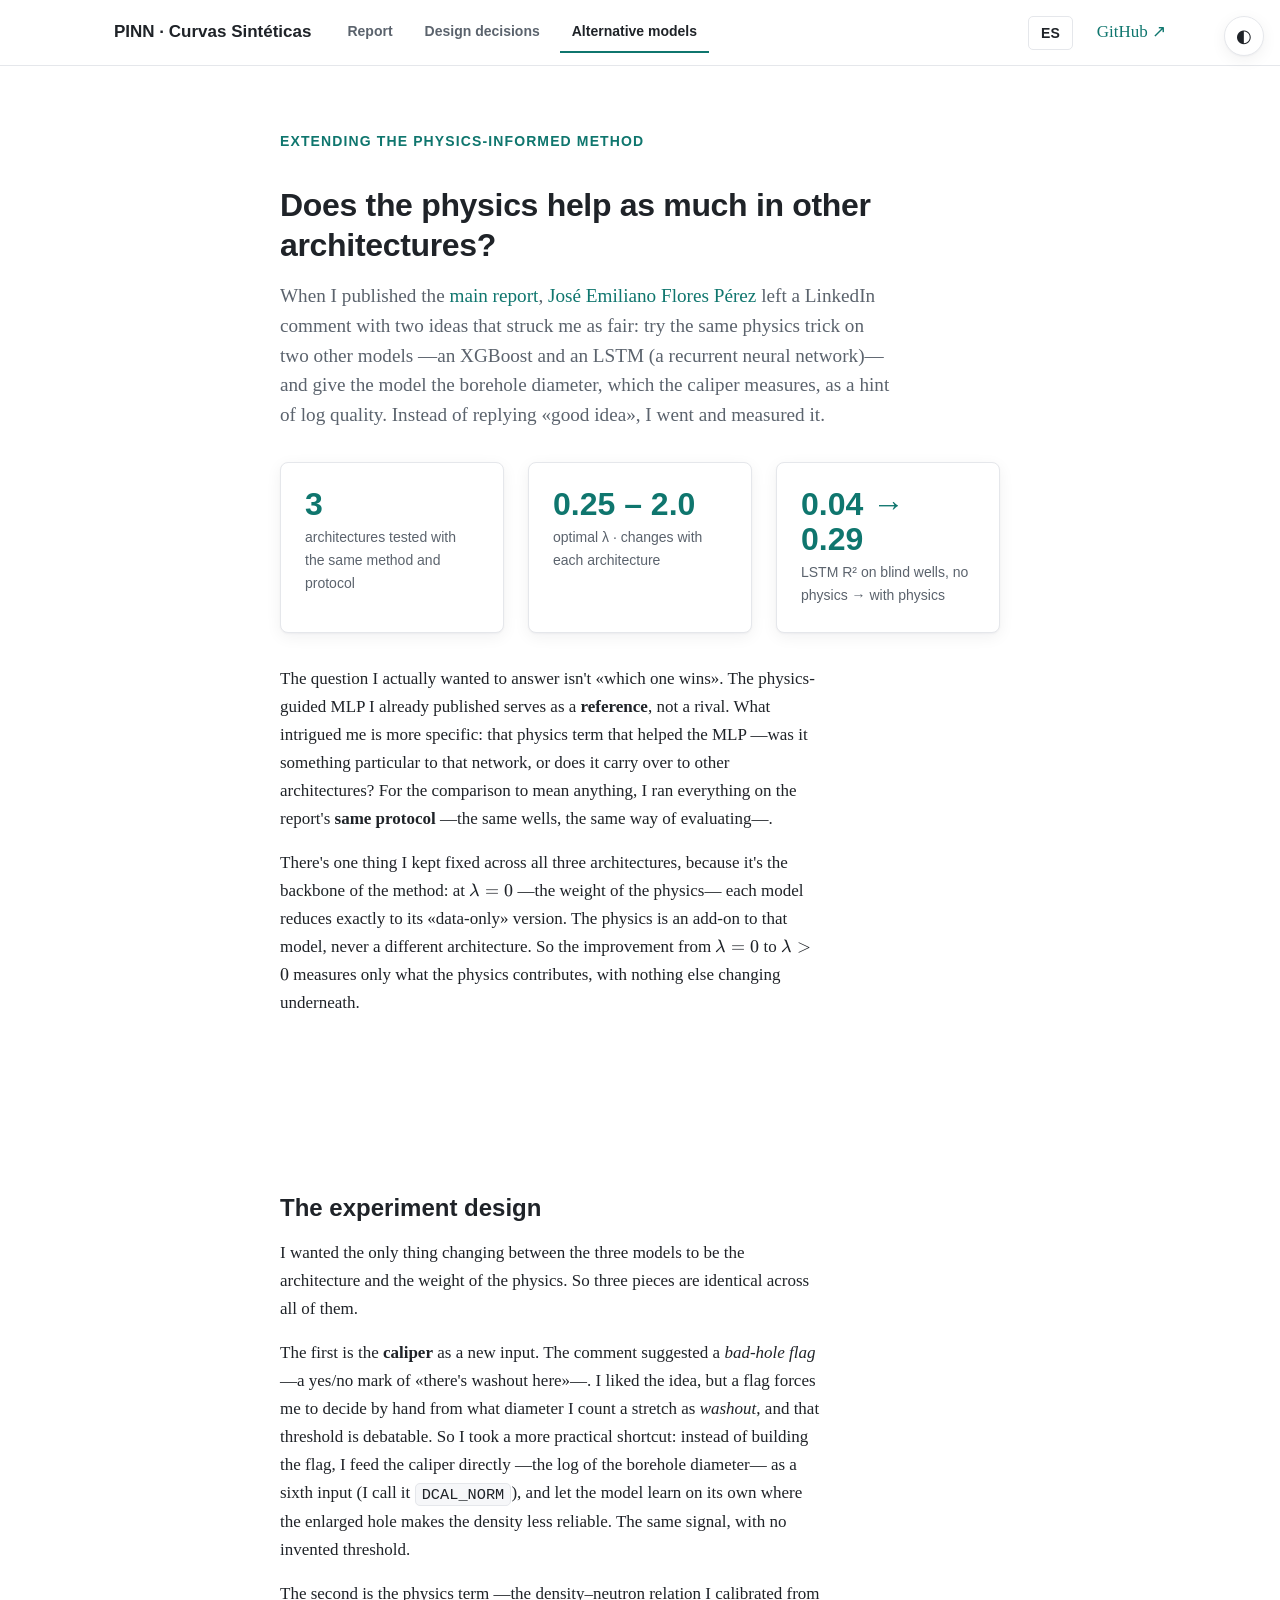
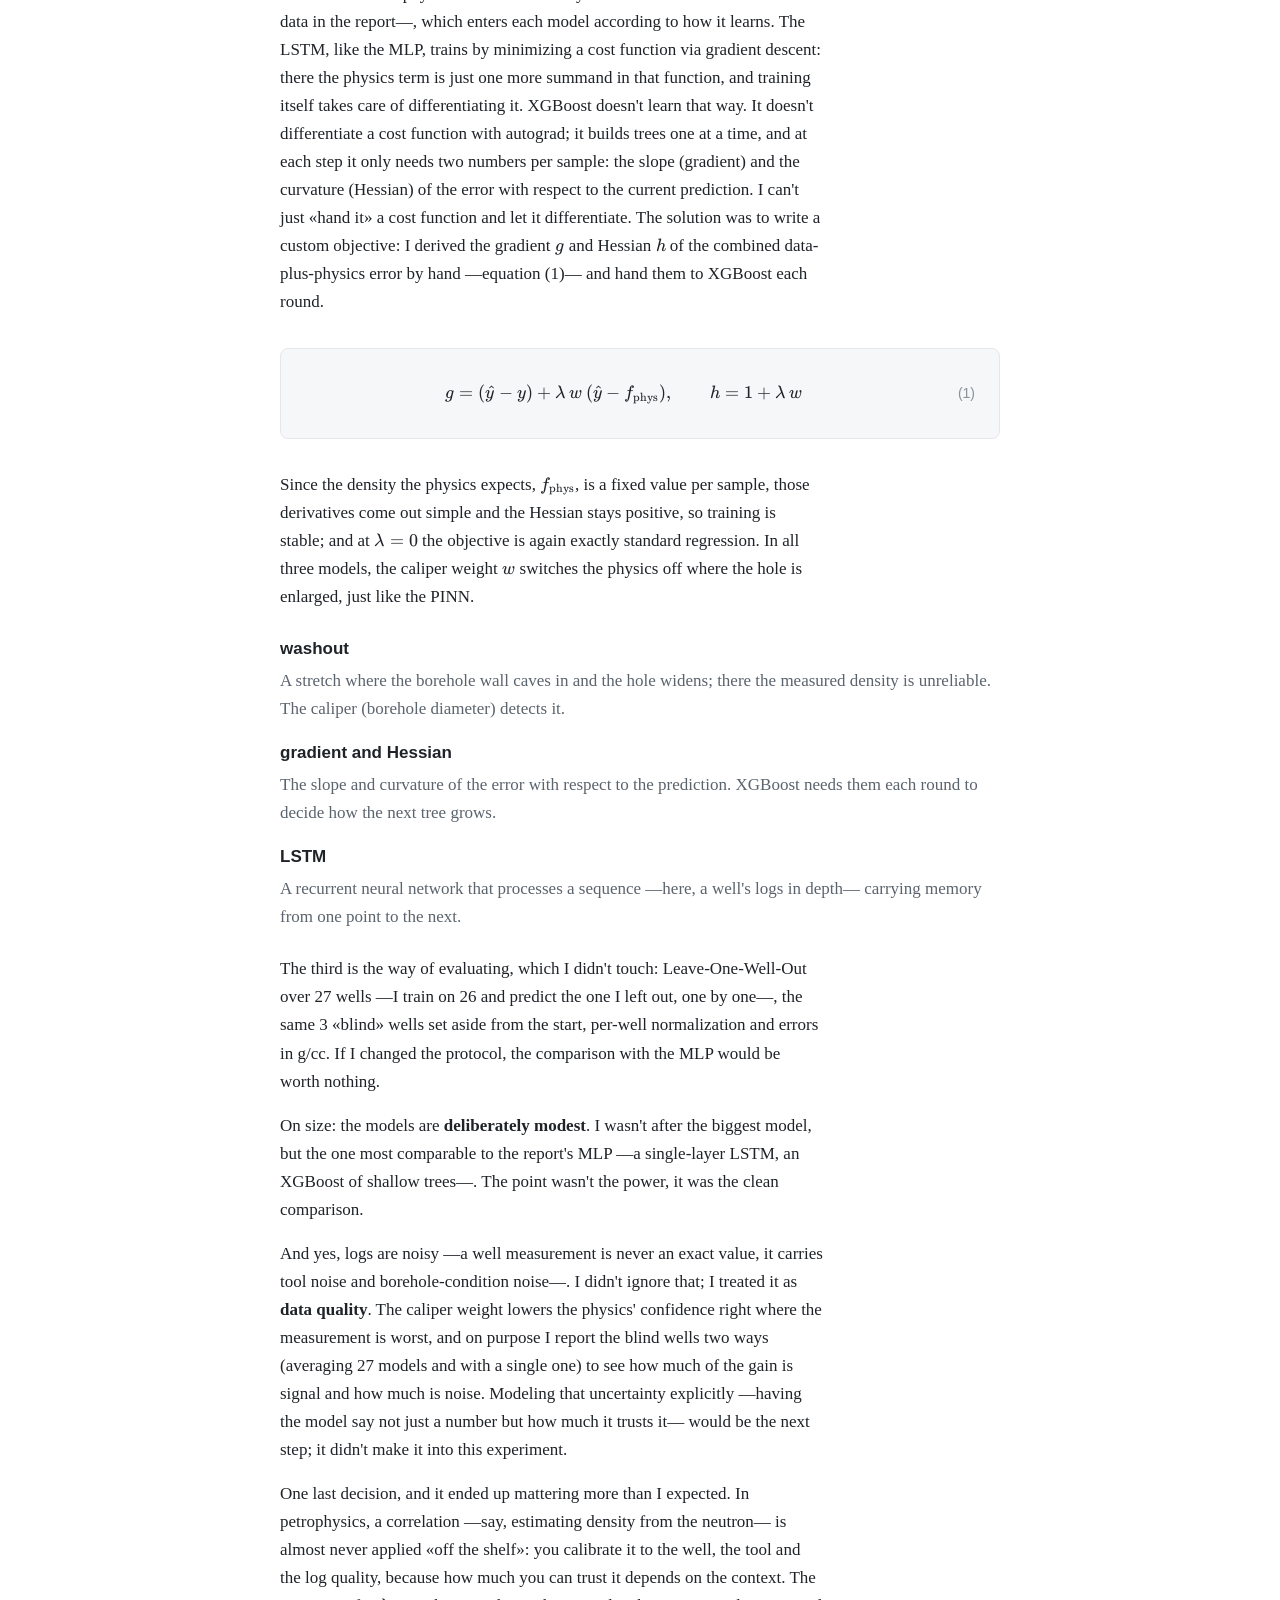
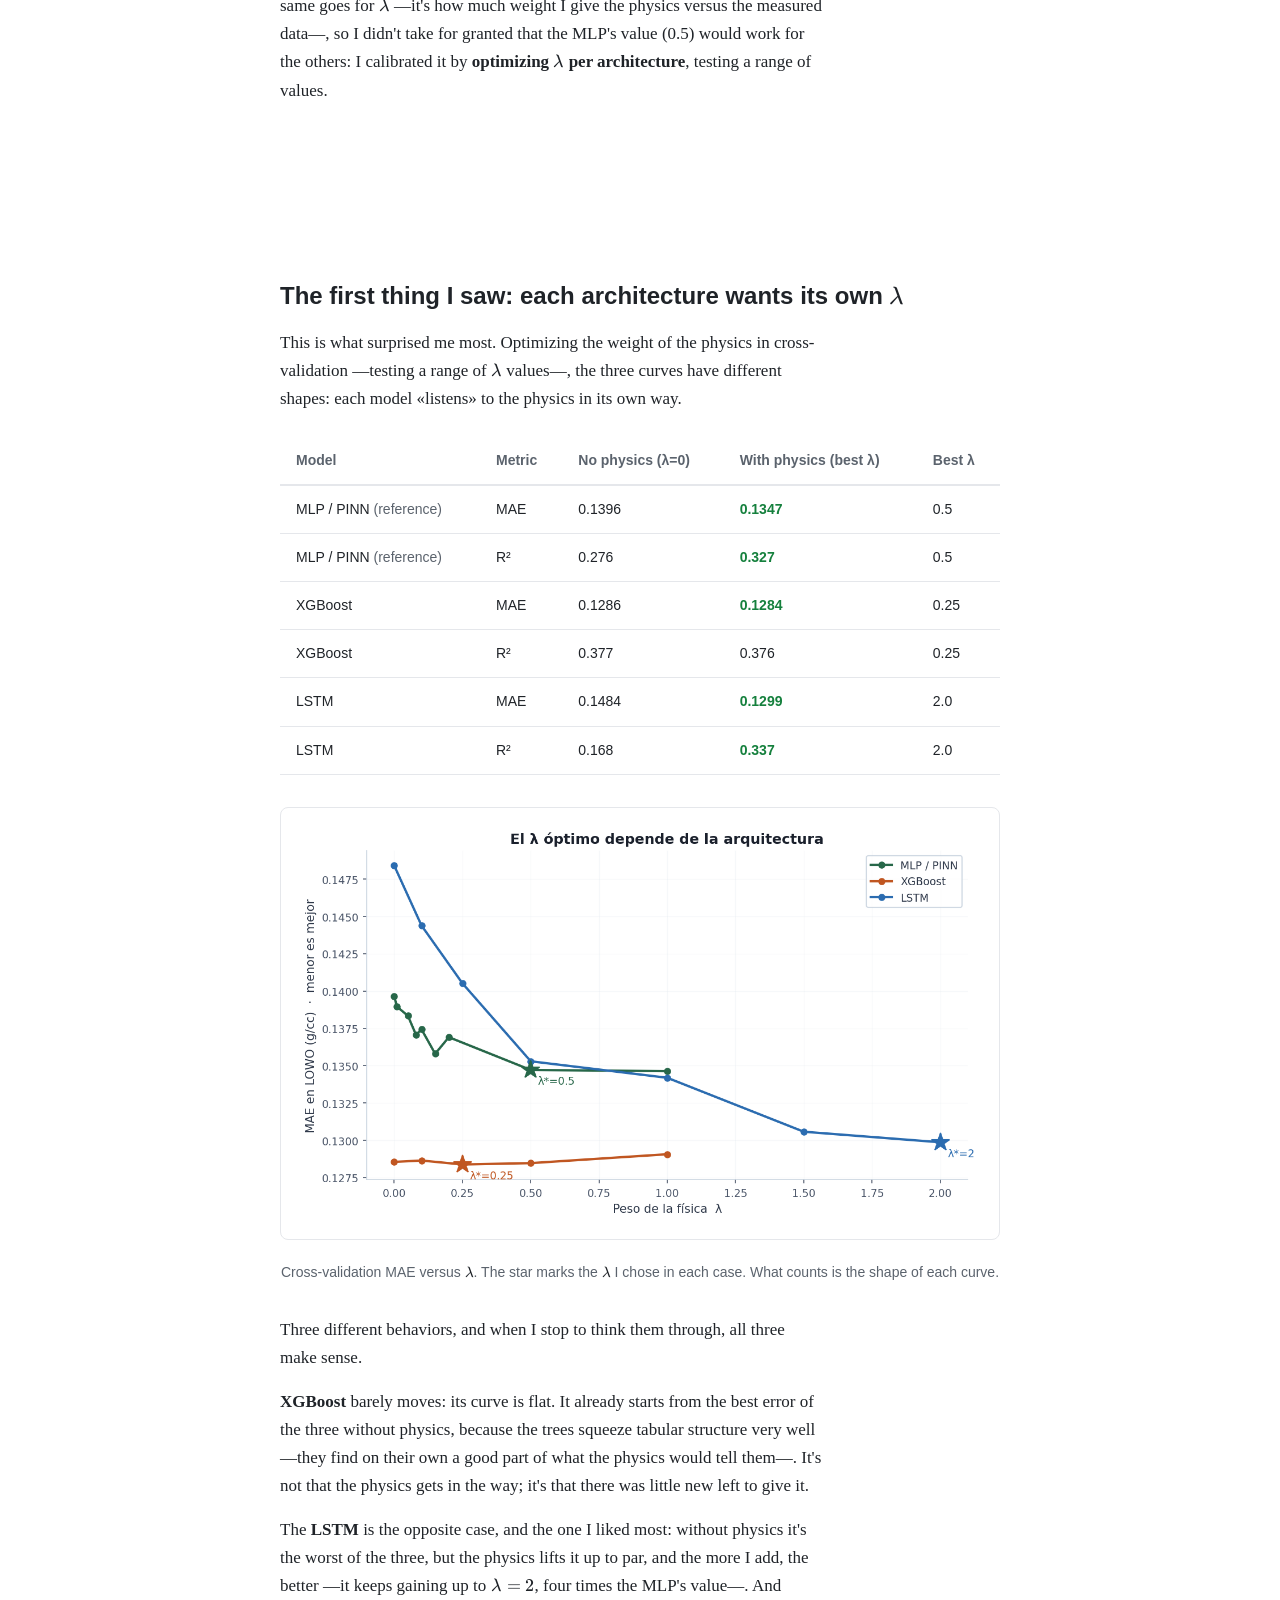
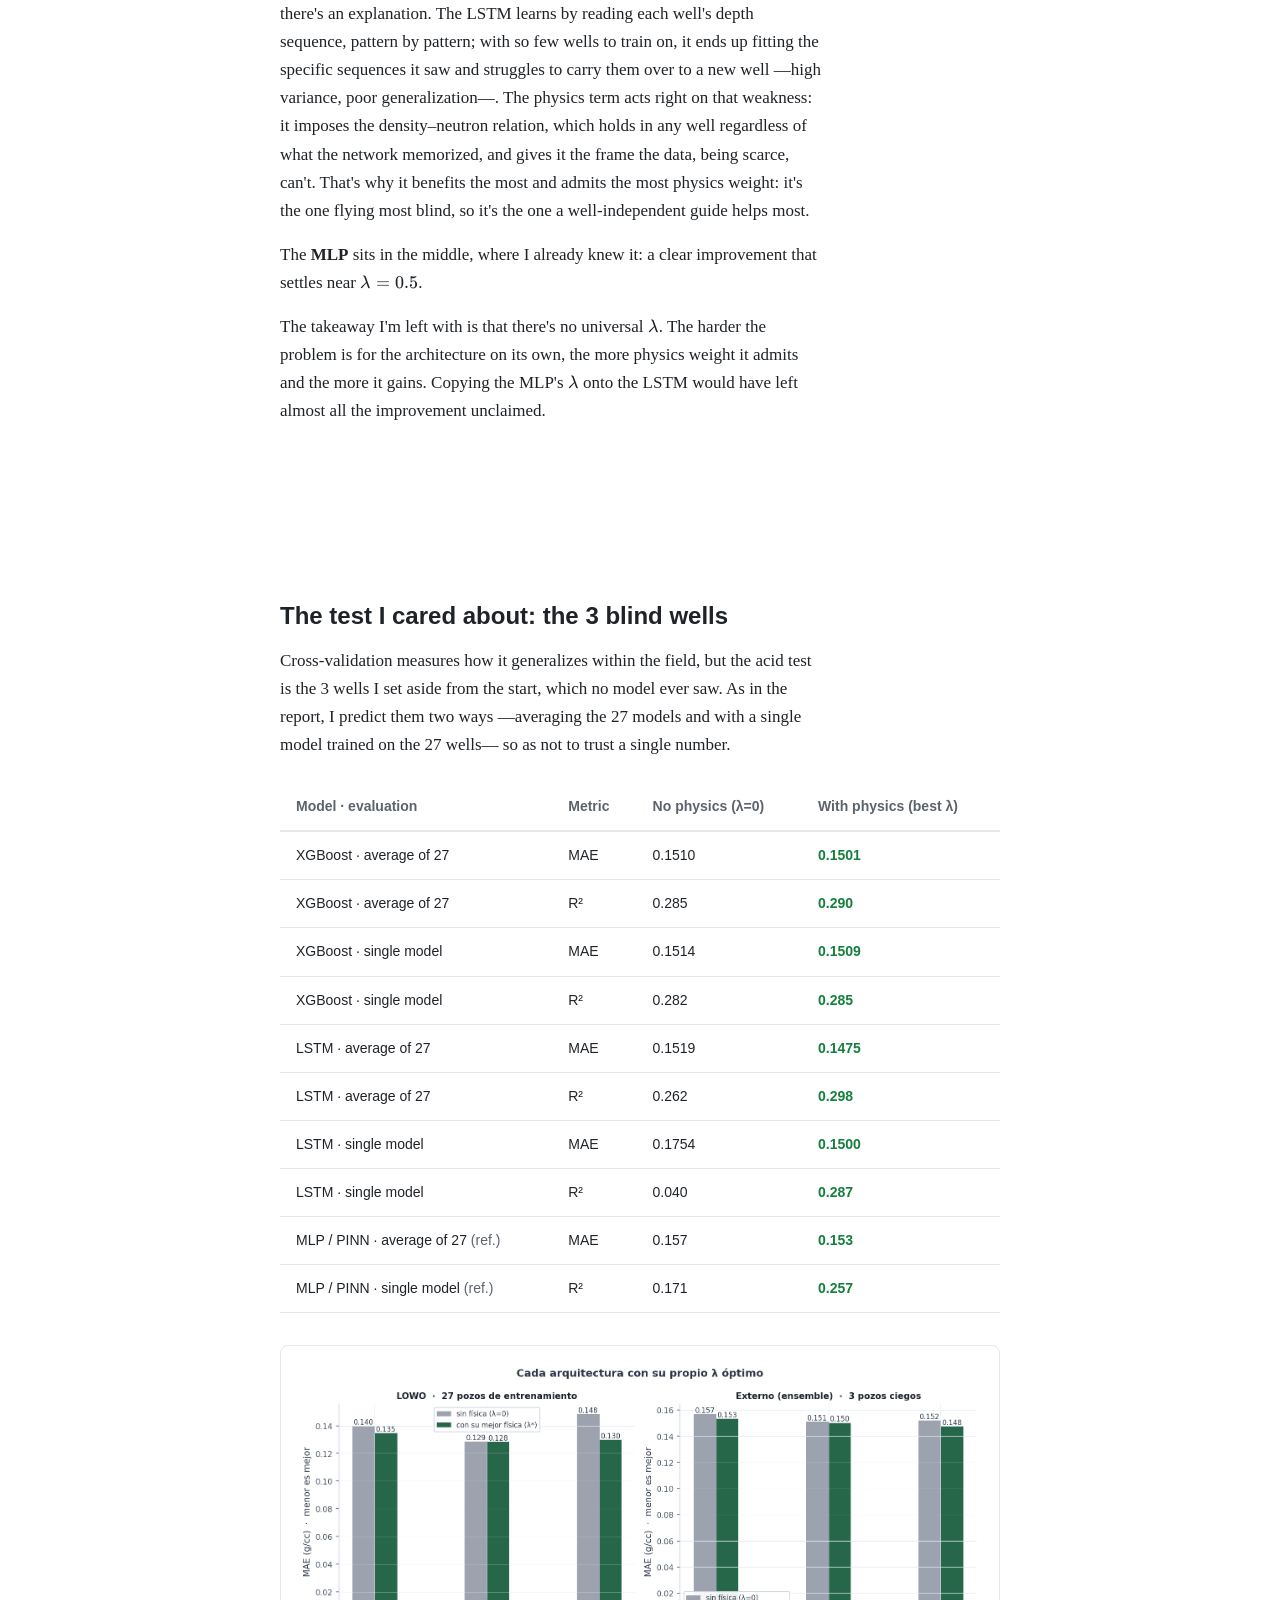
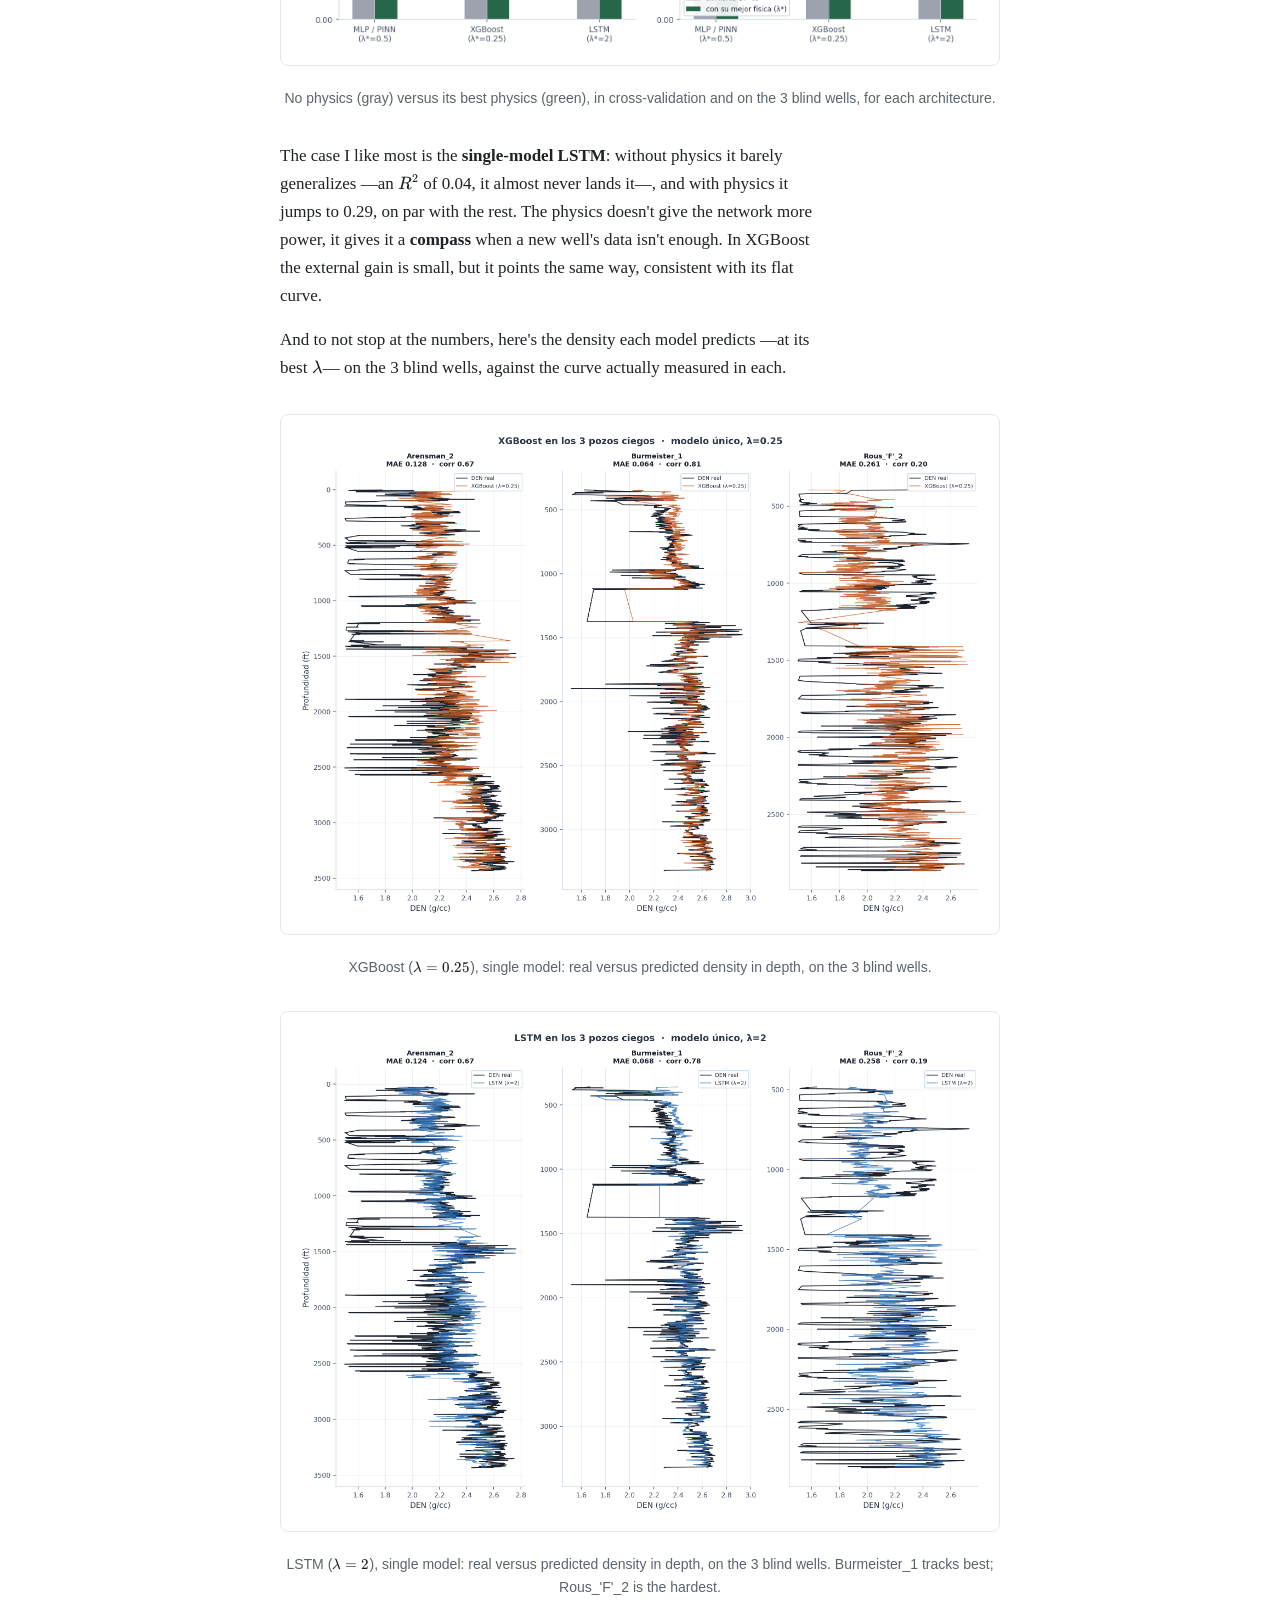
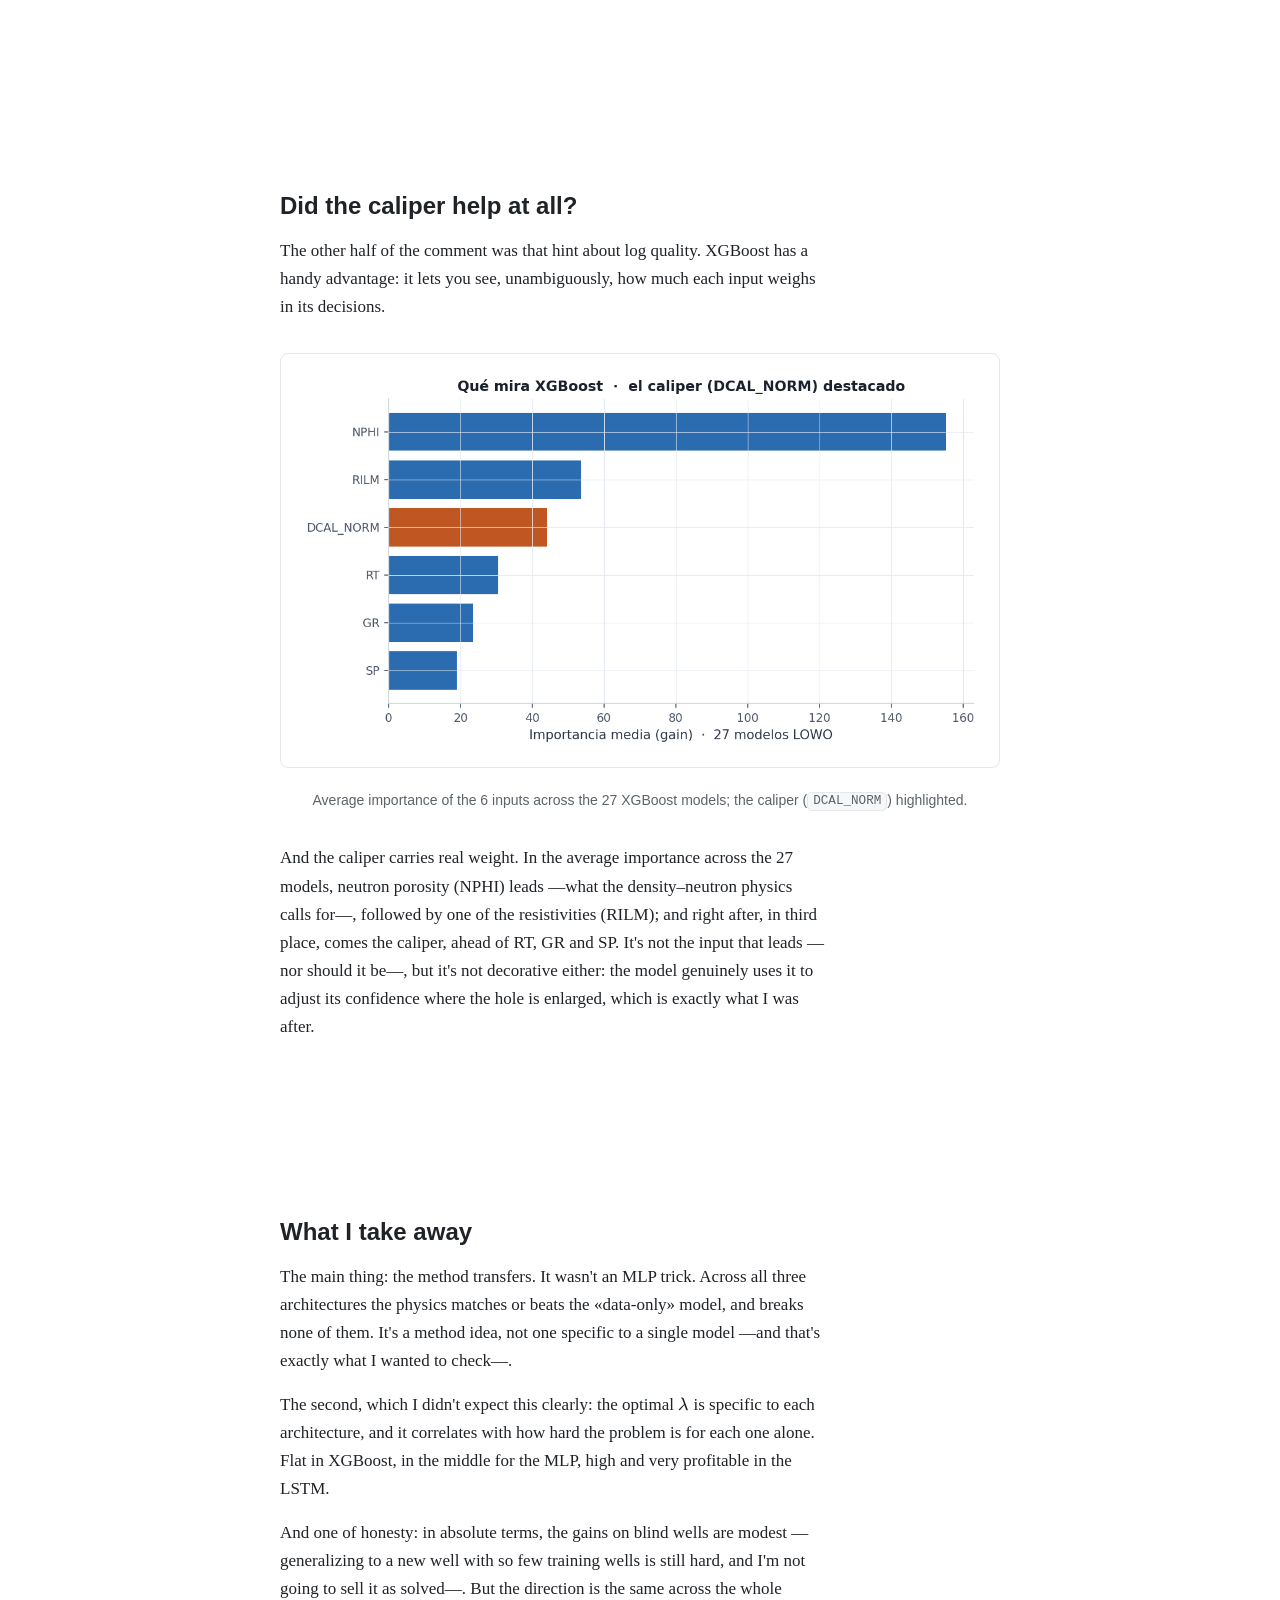
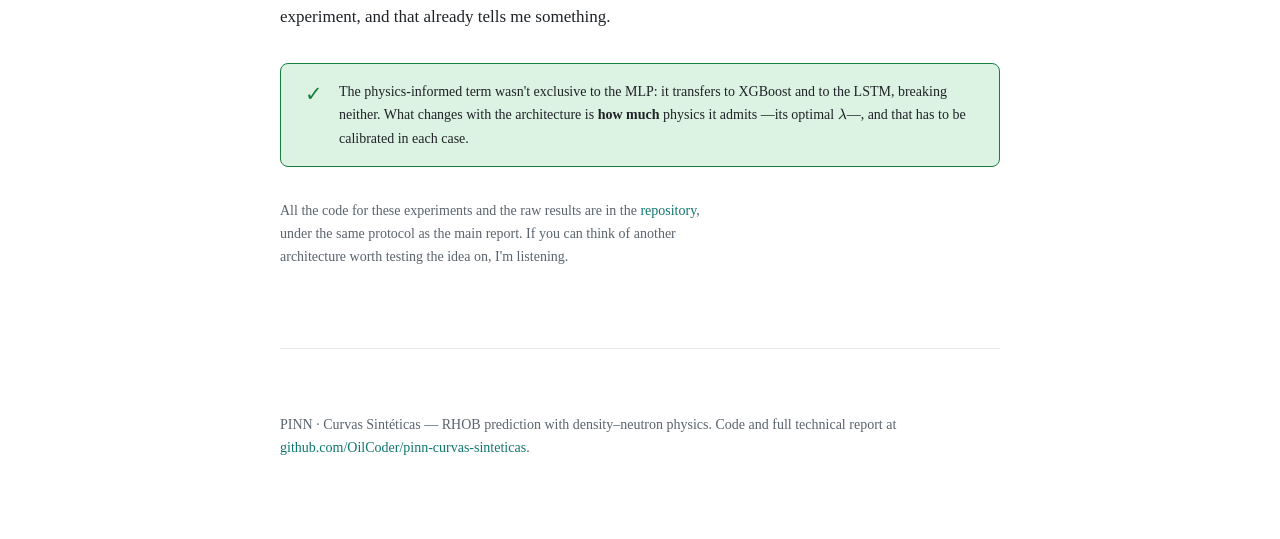
==== commit 3f57a47f: "site: add blind-well prediction figures and richer layout to alt tab Adds per-model depth-profile fi" ====
--- a/docs/baselines.en.html
+++ b/docs/baselines.en.html
@@ -4,7 +4,7 @@
   <meta charset="UTF-8">
   <meta name="viewport" content="width=device-width, initial-scale=1.0">
   <title>Alternative models · PINN Synthetic Logs</title>
-  <meta name="description" content="I tested whether the physics term that helped the MLP carries over to an XGBoost and an LSTM (recurrent neural network), with the caliper as a new input and a per-architecture λ sweep. Same LOWO + 3 blind-well protocol as the report.">
+  <meta name="description" content="I tested whether the physics term that helped the MLP carries over to an XGBoost and an LSTM (recurrent neural network), with the caliper as a new input and optimizing λ per architecture. Same LOWO + 3 blind-well protocol as the report.">
   <link rel="stylesheet" href="assets/katex/katex.min.css">
   <link rel="stylesheet" href="assets/css/theme.css">
 </head>
@@ -38,6 +38,11 @@
       diameter, which the caliper measures, as a hint of log quality. Instead of replying «good idea»,
       I went and measured it.
     </p>
+    <div class="grid grid-3" style="margin:var(--sp-8) 0">
+      <div class="card stat"><div class="value">3</div><div class="label">architectures tested with the same method and protocol</div></div>
+      <div class="card stat"><div class="value">0.25 – 2.0</div><div class="label">optimal λ · changes with each architecture</div></div>
+      <div class="card stat"><div class="value">0.04 → 0.29</div><div class="label">LSTM R² on blind wells, no physics → with physics</div></div>
+    </div>
     <p style="max-width:64ch">
       The question I actually wanted to answer isn't «which one wins». The physics-guided MLP I
       already published serves as a <b>reference</b>, not a rival. What intrigued me is more specific:
@@ -62,11 +67,13 @@
       of the physics. So three pieces are identical across all of them.
     </p>
     <p style="max-width:64ch">
-      The first is the <b>caliper</b> as a new input. The caliper is the log of the borehole diameter;
-      where the hole widens or caves in —what's called <i>washout</i>— the density the tool reads
-      loses reliability. That's the hint the comment asked for: not an abstract «state», but the
-      measured diameter, which tells the model where the log is of poorer quality. I added it as a
-      sixth input (I call it <code>DCAL_NORM</code>).
+      The first is the <b>caliper</b> as a new input. The comment suggested a <i>bad-hole flag</i> —a
+      yes/no mark of «there's washout here»—. I liked the idea, but a flag forces me to decide by hand
+      from what diameter I count a stretch as <i>washout</i>, and that threshold is debatable. So I
+      took a more practical shortcut: instead of building the flag, I feed the caliper directly —the
+      log of the borehole diameter— as a sixth input (I call it <code>DCAL_NORM</code>), and let the
+      model learn on its own where the enlarged hole makes the density less reliable. The same signal,
+      with no invented threshold.
     </p>
     <p style="max-width:64ch">
       The second is the physics term —the density–neutron relation I calibrated from data in the
@@ -77,14 +84,31 @@
       and at each step it only needs two numbers per sample: the slope (gradient) and the curvature
       (Hessian) of the error with respect to the current prediction. I can't just «hand it» a cost
       function and let it differentiate. The solution was to write a custom objective: I derived the
-      gradient and Hessian of the combined data-plus-physics error by hand
-      —<span>$g=(\hat y-y)+\lambda w(\hat y-f_\text{phys})$</span>, <span>$h=1+\lambda w$</span>— and
-      hand them to XGBoost each round. Since the density the physics expects is a fixed value per
-      sample, those derivatives come out simple and the Hessian stays positive, so training is stable;
-      and at <span>$\lambda=0$</span> the objective is again exactly standard regression. In all three
-      models, the caliper weight <span>$w$</span> switches the physics off where the hole is enlarged,
-      just like the PINN.
-    </p>
+      gradient <span>$g$</span> and Hessian <span>$h$</span> of the combined data-plus-physics error by
+      hand —equation (1)— and hand them to XGBoost each round.
+    </p>
+    <div class="equation">
+      <div class="eq-body">$$g = (\hat y - y) + \lambda\,w\,(\hat y - f_\text{phys}), \qquad h = 1 + \lambda\,w$$</div>
+      <span class="eq-number">(1)</span>
+    </div>
+    <p style="max-width:64ch">
+      Since the density the physics expects, <span>$f_\text{phys}$</span>, is a fixed value per sample,
+      those derivatives come out simple and the Hessian stays positive, so training is stable; and at
+      <span>$\lambda=0$</span> the objective is again exactly standard regression. In all three models,
+      the caliper weight <span>$w$</span> switches the physics off where the hole is enlarged, just like
+      the PINN.
+    </p>
+    <dl class="definition">
+      <dt>washout</dt>
+      <dd>A stretch where the borehole wall caves in and the hole widens; there the measured density is
+        unreliable. The caliper (borehole diameter) detects it.</dd>
+      <dt>gradient and Hessian</dt>
+      <dd>The slope and curvature of the error with respect to the prediction. XGBoost needs them each
+        round to decide how the next tree grows.</dd>
+      <dt>LSTM</dt>
+      <dd>A recurrent neural network that processes a sequence —here, a well's logs in depth— carrying
+        memory from one point to the next.</dd>
+    </dl>
     <p style="max-width:64ch">
       The third is the way of evaluating, which I didn't touch: Leave-One-Well-Out over 27 wells —I
       train on 26 and predict the one I left out, one by one—, the same 3 «blind» wells set aside from
@@ -111,8 +135,8 @@
       you calibrate it to the well, the tool and the log quality, because how much you can trust it
       depends on the context. The same goes for <span>$\lambda$</span> —it's how much weight I give the
       physics versus the measured data—, so I didn't take for granted that the MLP's value (0.5) would
-      work for the others: I calibrated it by sweeping a range of <span>$\lambda$</span> <b>per
-      architecture</b>.
+      work for the others: I calibrated it by <b>optimizing <span>$\lambda$</span> per architecture</b>,
+      testing a range of values.
     </p>
   </section>
 
@@ -120,8 +144,9 @@
   <section class="container section" id="lowo">
     <h2>The first thing I saw: each architecture wants its own <span>$\lambda$</span></h2>
     <p style="max-width:64ch">
-      This is what surprised me most. Sweeping the weight of the physics in cross-validation, the
-      three curves have different shapes —each model «listens» to the physics in its own way—:
+      This is what surprised me most. Optimizing the weight of the physics in cross-validation
+      —testing a range of <span>$\lambda$</span> values—, the three curves have different shapes: each
+      model «listens» to the physics in its own way.
     </p>
     <table>
       <thead>
@@ -194,8 +219,8 @@
         <tr><td>XGBoost · single model</td><td>R²</td><td>0.282</td><td class="good">0.285</td></tr>
         <tr><td>LSTM · average of 27</td><td>MAE</td><td>0.1519</td><td class="good">0.1475</td></tr>
         <tr><td>LSTM · average of 27</td><td>R²</td><td>0.262</td><td class="good">0.298</td></tr>
-        <tr><td>LSTM · single model</td><td>MAE</td><td>0.1771</td><td class="good">0.1500</td></tr>
-        <tr><td>LSTM · single model</td><td>R²</td><td>0.024</td><td class="good">0.287</td></tr>
+        <tr><td>LSTM · single model</td><td>MAE</td><td>0.1754</td><td class="good">0.1500</td></tr>
+        <tr><td>LSTM · single model</td><td>R²</td><td>0.040</td><td class="good">0.287</td></tr>
         <tr><td>MLP / PINN · average of 27 <span class="muted">(ref.)</span></td><td>MAE</td><td>0.157</td><td class="good">0.153</td></tr>
         <tr><td>MLP / PINN · single model <span class="muted">(ref.)</span></td><td>R²</td><td>0.171</td><td class="good">0.257</td></tr>
       </tbody>
@@ -207,11 +232,25 @@
     </figure>
     <p style="max-width:64ch">
       The case I like most is the <b>single-model LSTM</b>: without physics it barely generalizes —an
-      <span>$R^2$</span> of 0.02, it almost never lands it—, and with physics it jumps to 0.29, on par
+      <span>$R^2$</span> of 0.04, it almost never lands it—, and with physics it jumps to 0.29, on par
       with the rest. The physics doesn't give the network more power, it gives it a <b>compass</b> when
       a new well's data isn't enough. In XGBoost the external gain is small, but it points the same
       way, consistent with its flat curve.
     </p>
+    <p style="max-width:64ch">
+      And to not stop at the numbers, here's the density each model predicts —at its best
+      <span>$\lambda$</span>— on the 3 blind wells, against the curve actually measured in each.
+    </p>
+    <figure>
+      <img src="assets/figures/alt_profiles_xgboost.png" alt="Real density versus XGBoost prediction on the 3 blind wells">
+      <figcaption>XGBoost (<span>$\lambda=0.25$</span>), single model: real versus predicted density in
+        depth, on the 3 blind wells.</figcaption>
+    </figure>
+    <figure>
+      <img src="assets/figures/alt_profiles_lstm.png" alt="Real density versus LSTM prediction on the 3 blind wells">
+      <figcaption>LSTM (<span>$\lambda=2$</span>), single model: real versus predicted density in depth,
+        on the 3 blind wells. Burmeister_1 tracks best; Rous_'F'_2 is the hardest.</figcaption>
+    </figure>
   </section>
 
   <!-- ============================ IMPORTANCE ============================ -->
@@ -254,6 +293,12 @@
       well with so few training wells is still hard, and I'm not going to sell it as solved—. But the
       direction is the same across the whole experiment, and that already tells me something.
     </p>
+    <div class="takeaway">
+      <span class="icon">✓</span>
+      <span class="body">The physics-informed term wasn't exclusive to the MLP: it transfers to XGBoost
+        and to the LSTM, breaking neither. What changes with the architecture is <b>how much</b> physics
+        it admits —its optimal <span>$\lambda$</span>—, and that has to be calibrated in each case.</span>
+    </div>
     <p class="muted" style="max-width:64ch; font-size:var(--fs-small)">
       All the code for these experiments and the raw results are in the
       <a href="https://github.com/OilCoder/pinn-curvas-sinteticas">repository</a>, under the same
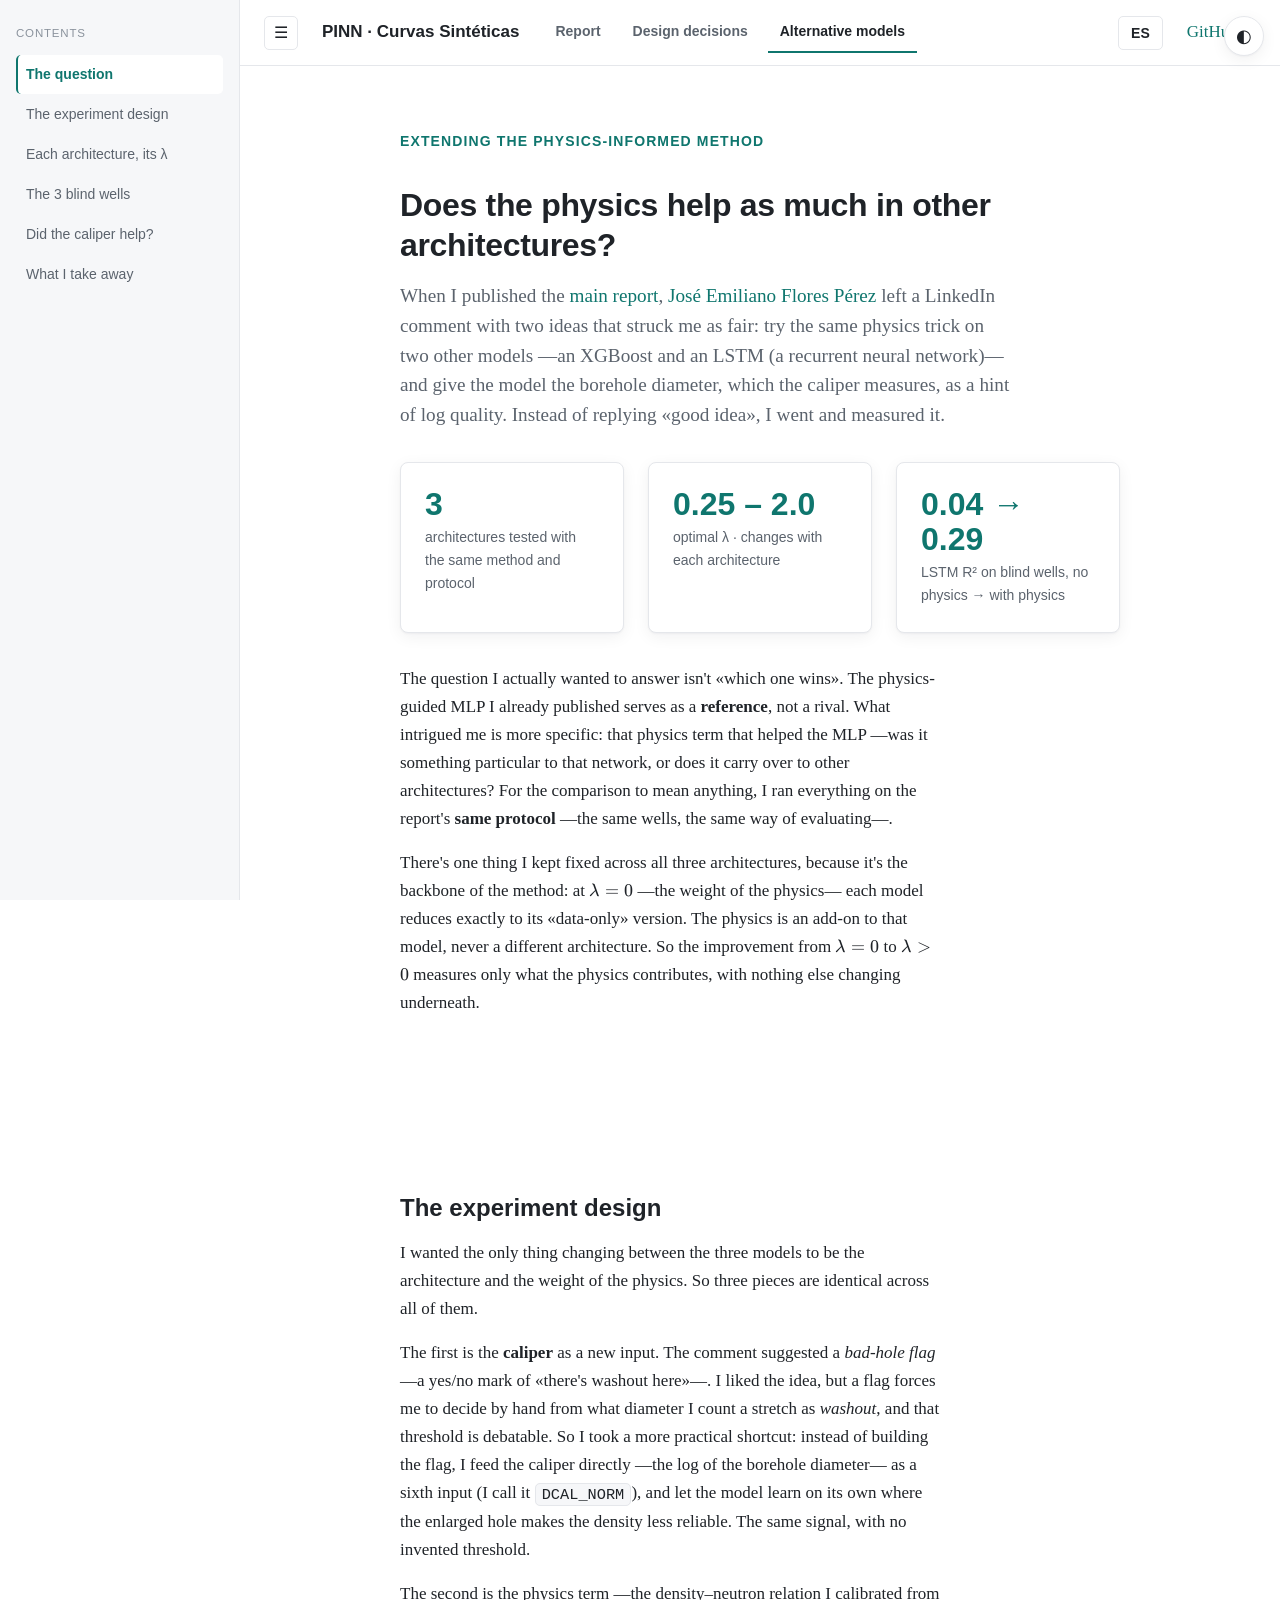
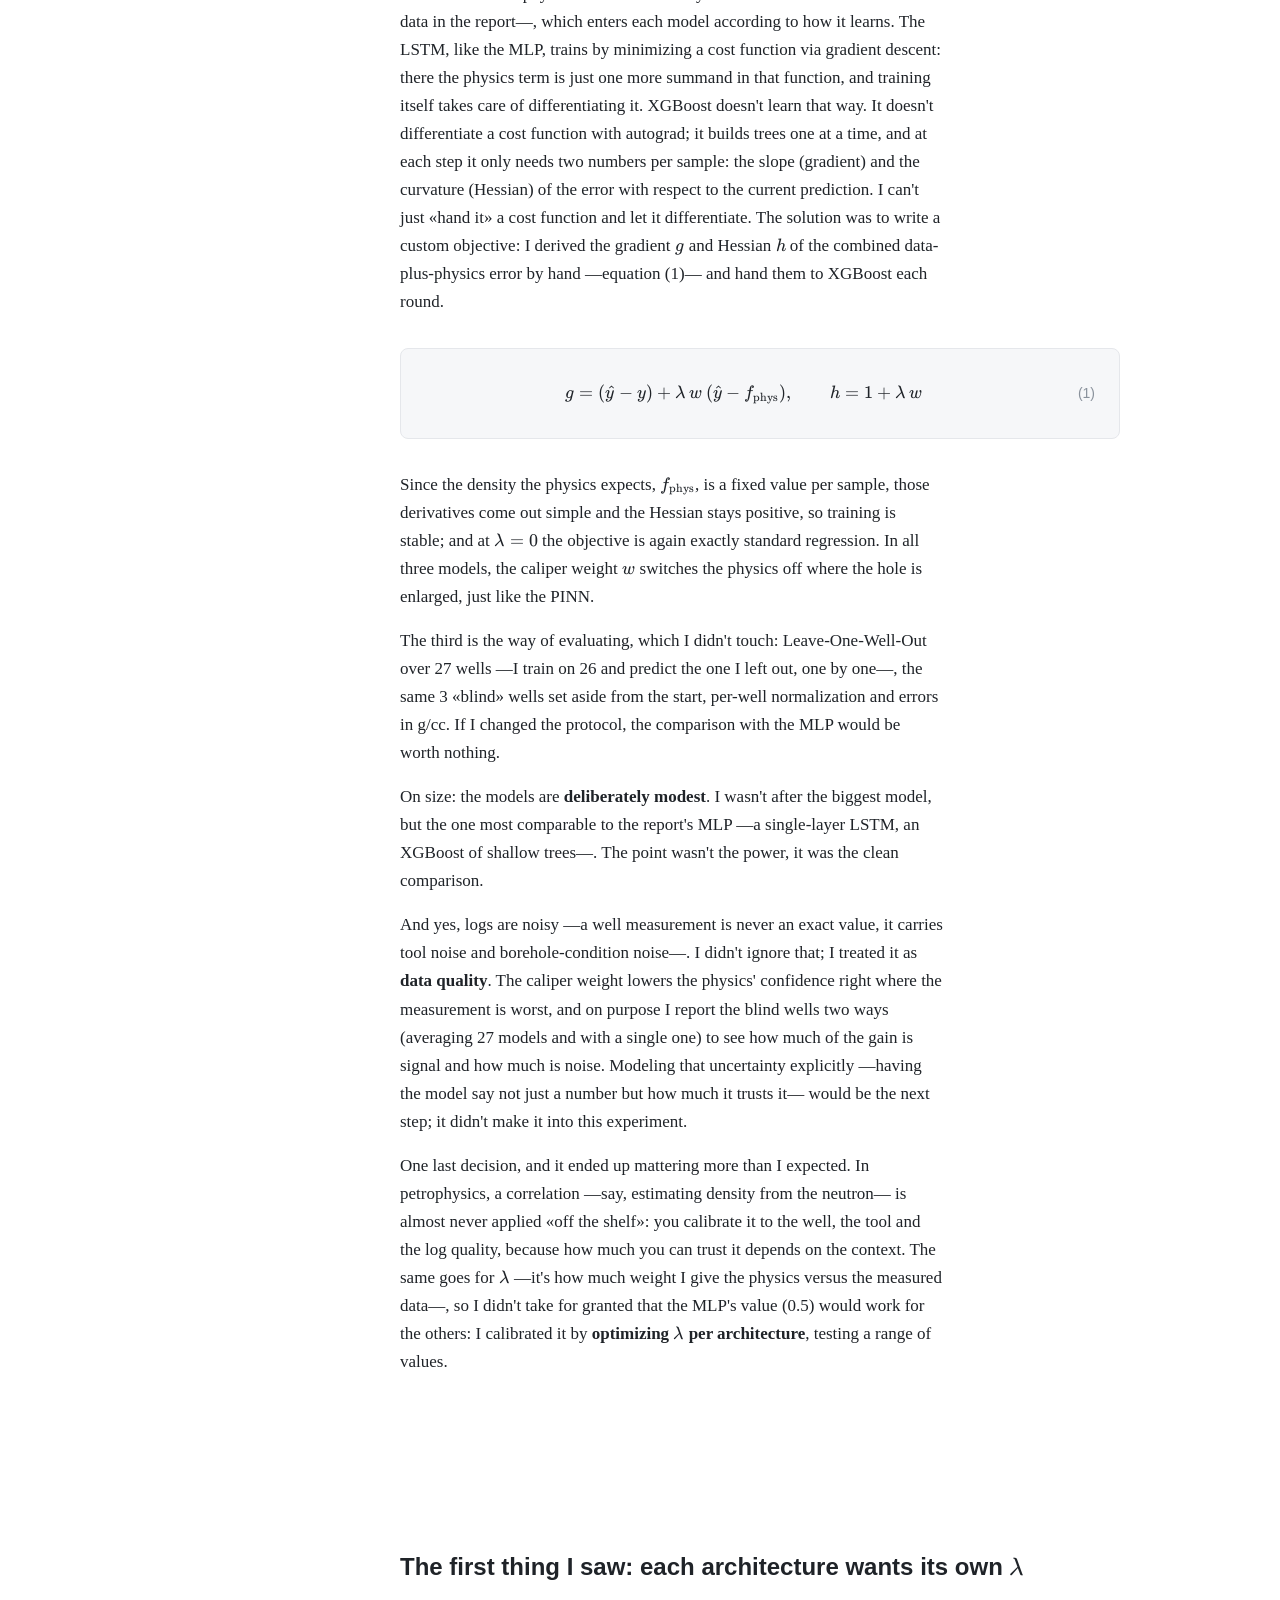
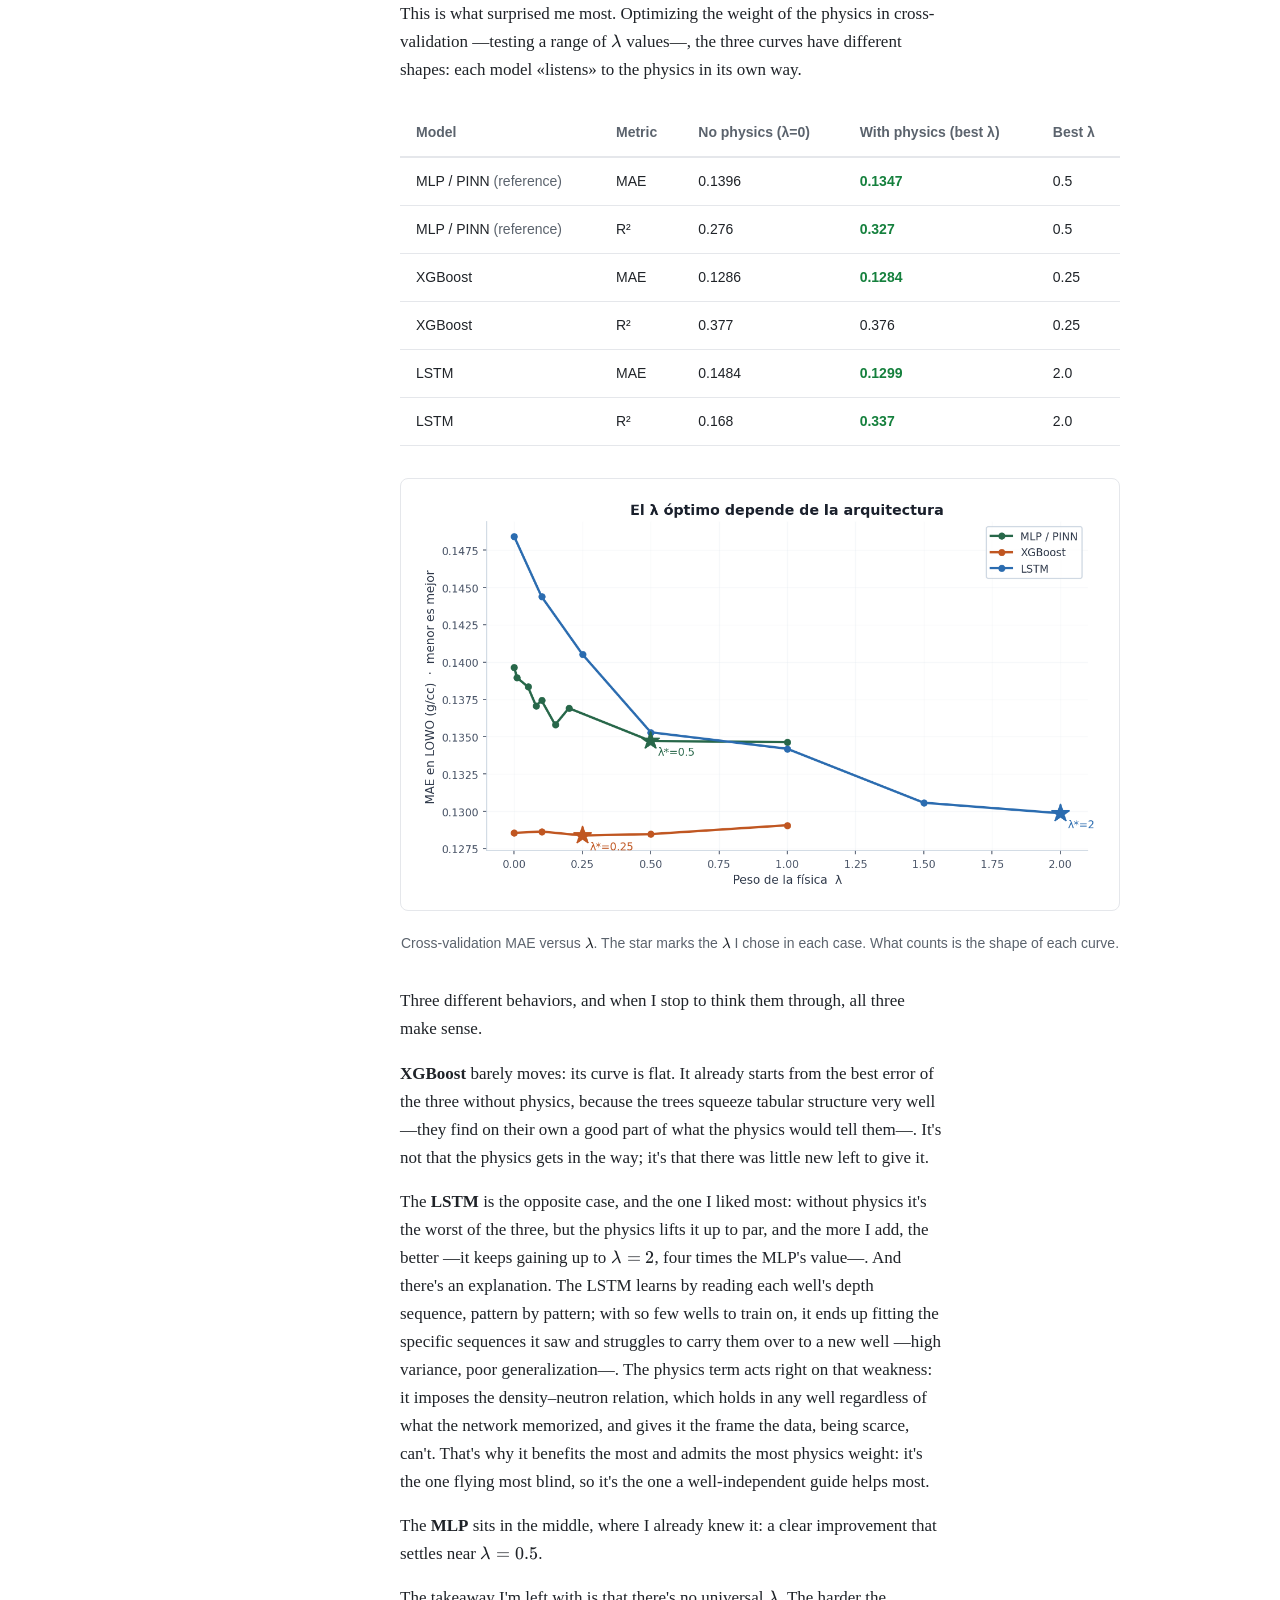
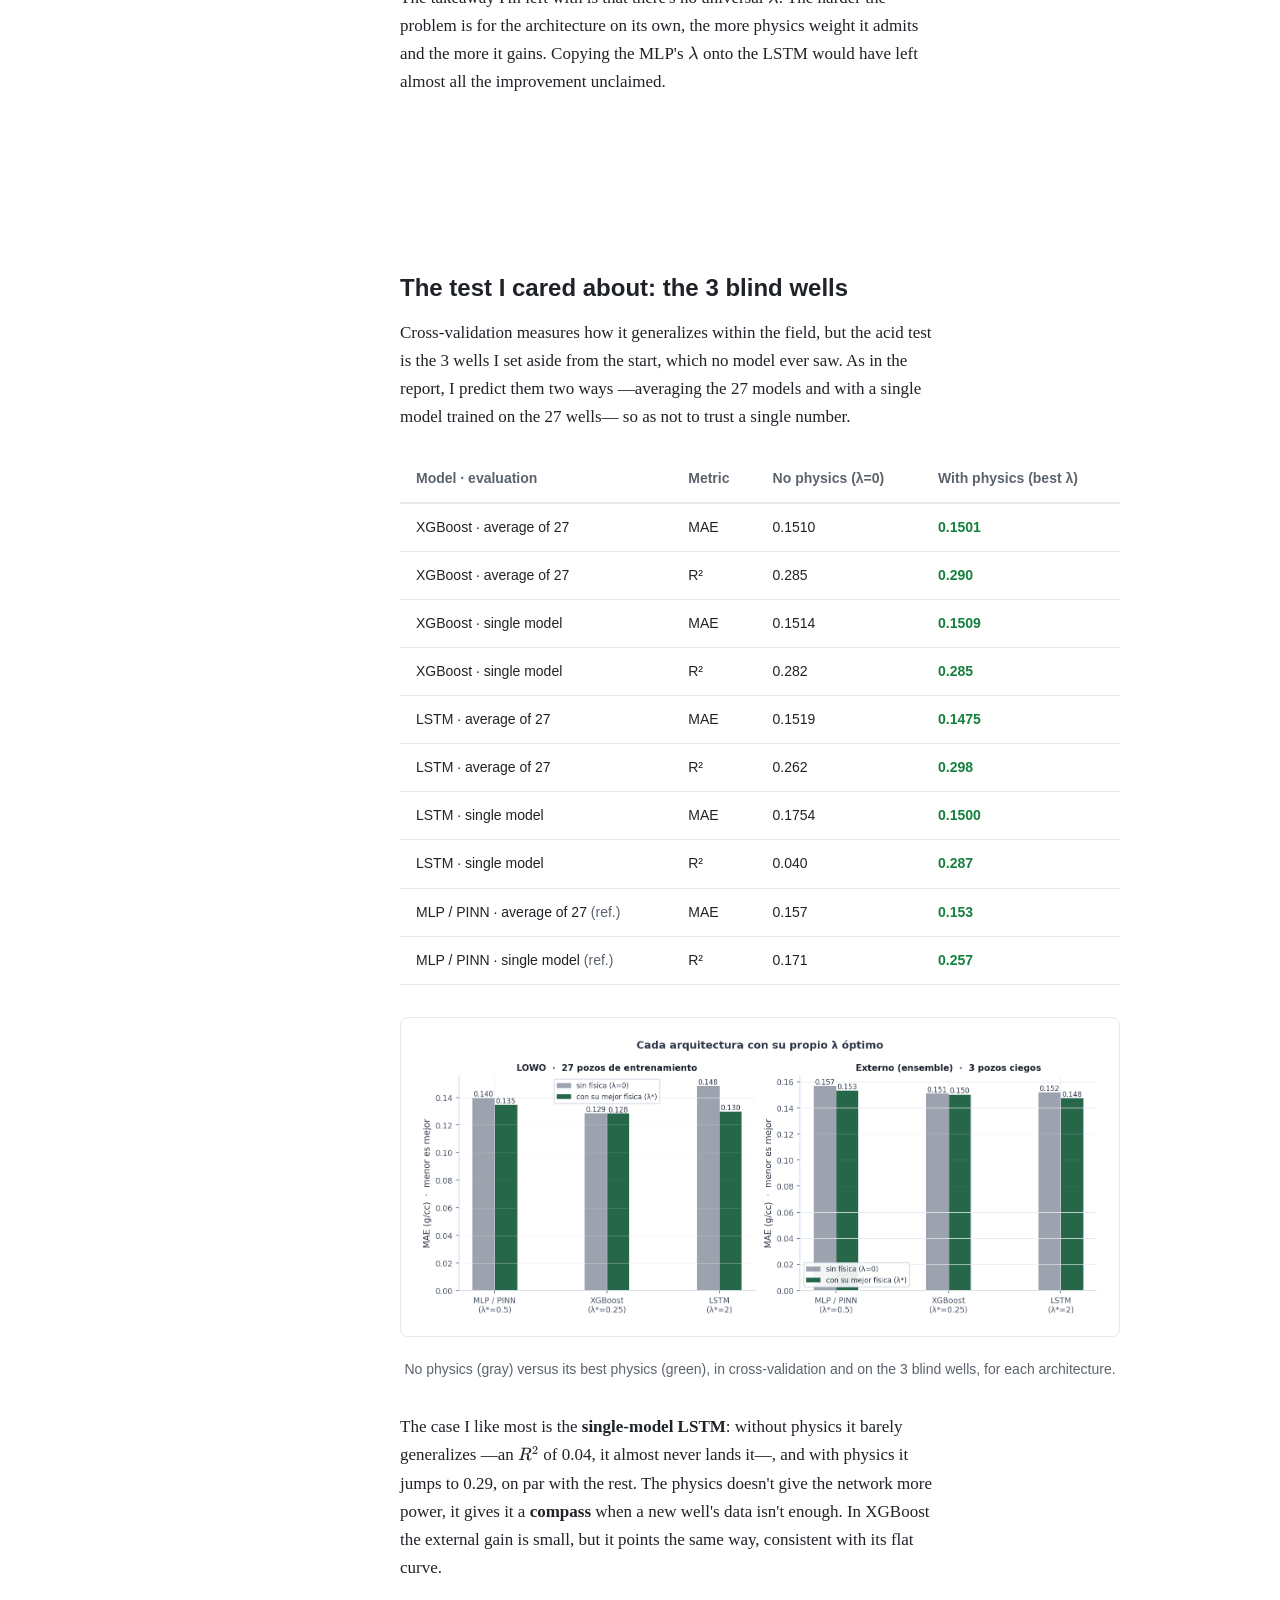
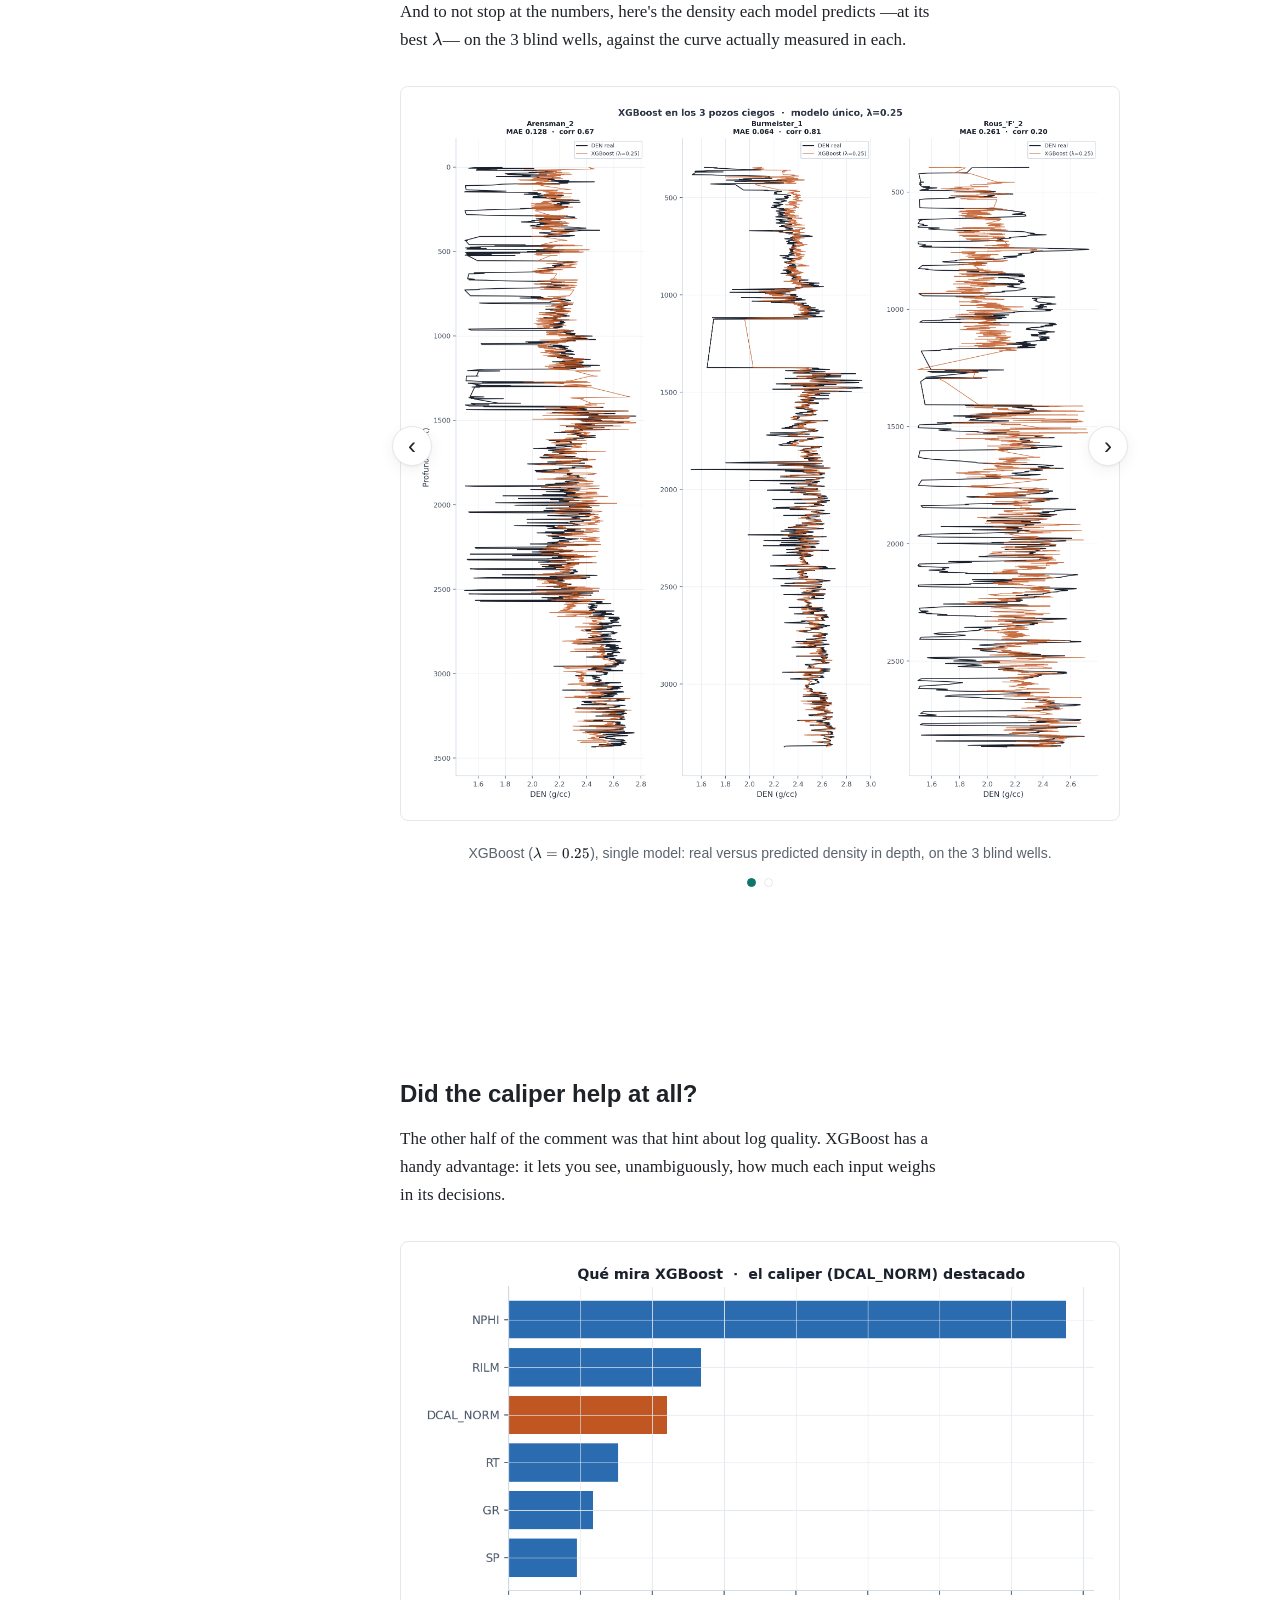
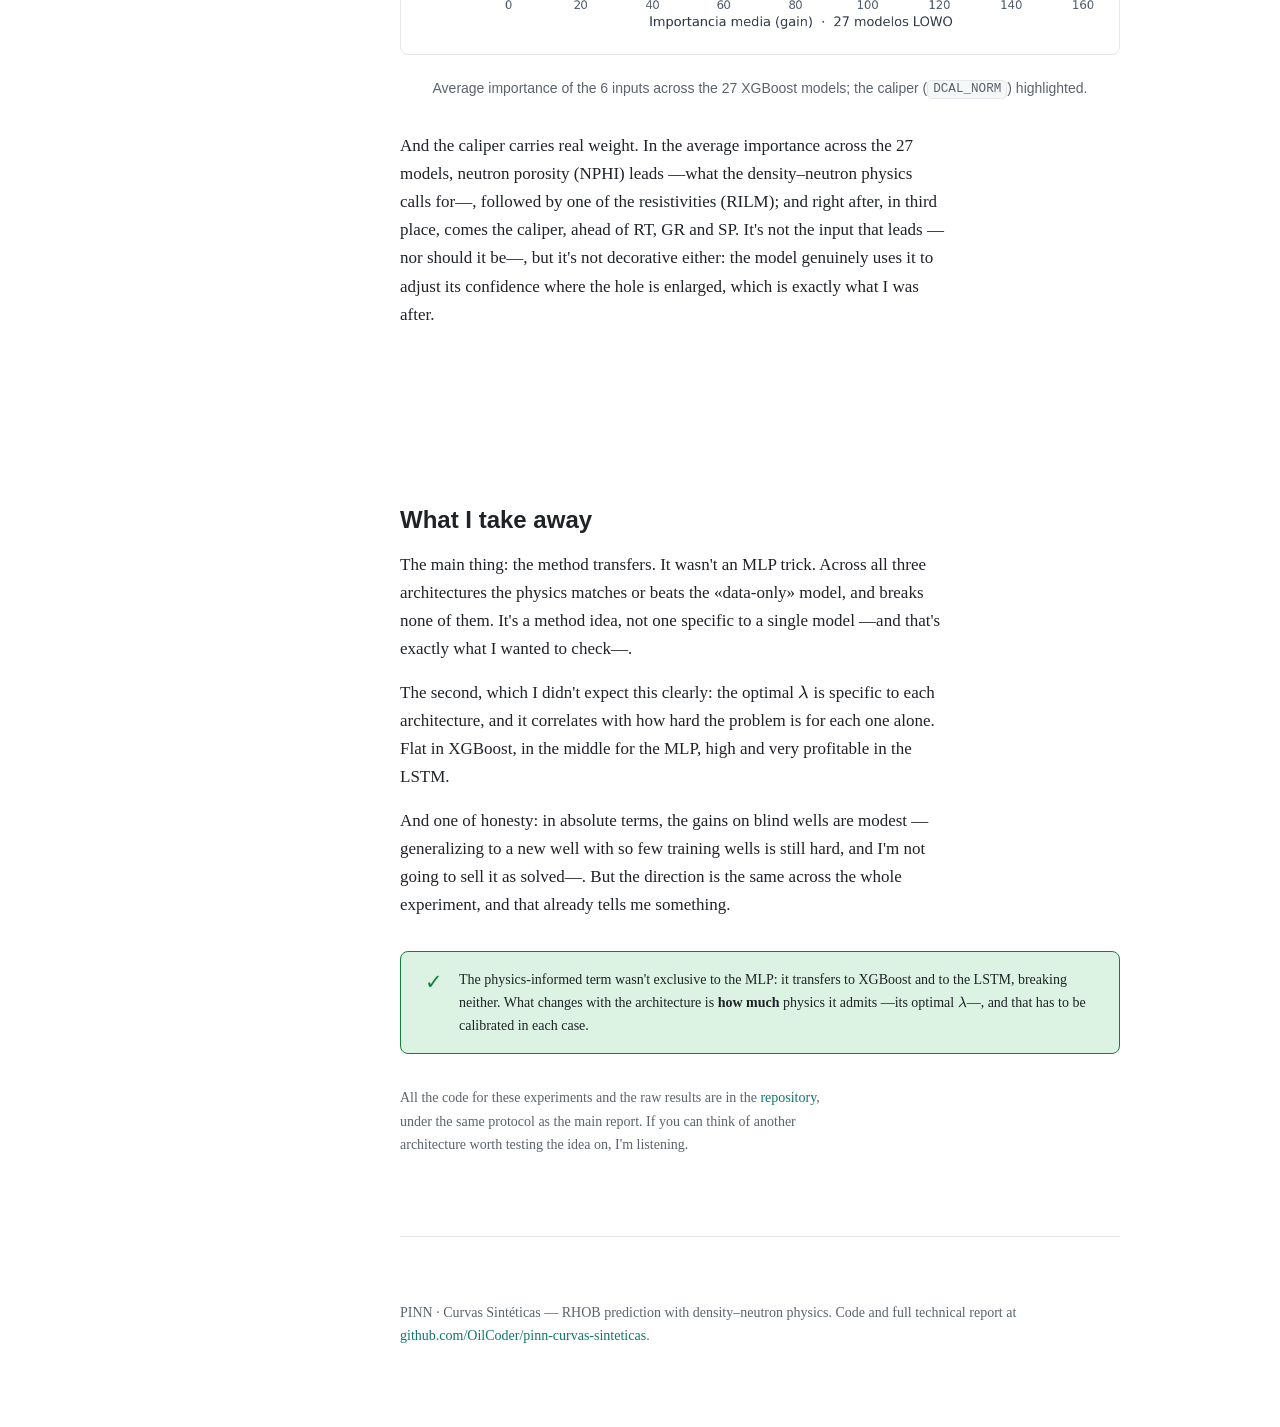
==== commit 9aa759a4: "site: add TOC and figure slider to alt tab, taller profile figures - Adds a table-of-contents sideba" ====
--- a/docs/baselines.en.html
+++ b/docs/baselines.en.html
@@ -11,9 +11,24 @@
 <body>
   <button class="theme-toggle" id="themeToggle" aria-label="Toggle theme">◐</button>
 
+  <!-- ============================ SIDEBAR (table of contents) ============================ -->
+  <aside class="sidebar" id="sidebar">
+    <p class="sidebar-title">Contents</p>
+    <nav>
+      <a href="#question">The question</a>
+      <a href="#method">The experiment design</a>
+      <a href="#lowo">Each architecture, its λ</a>
+      <a href="#external">The 3 blind wells</a>
+      <a href="#importance">Did the caliper help?</a>
+      <a href="#conclusions">What I take away</a>
+    </nav>
+  </aside>
+
+  <div class="shell">
   <!-- ============================ NAV ============================ -->
   <header class="topnav">
     <div class="inner">
+      <button class="nav-toggle" id="sidebarToggle" aria-label="Show or hide contents">☰</button>
       <a class="brand" href="index.en.html">PINN · Curvas Sintéticas</a>
       <nav class="tabs">
         <a href="index.en.html" class="tab">Report</a>
@@ -98,17 +113,6 @@
       the caliper weight <span>$w$</span> switches the physics off where the hole is enlarged, just like
       the PINN.
     </p>
-    <dl class="definition">
-      <dt>washout</dt>
-      <dd>A stretch where the borehole wall caves in and the hole widens; there the measured density is
-        unreliable. The caliper (borehole diameter) detects it.</dd>
-      <dt>gradient and Hessian</dt>
-      <dd>The slope and curvature of the error with respect to the prediction. XGBoost needs them each
-        round to decide how the next tree grows.</dd>
-      <dt>LSTM</dt>
-      <dd>A recurrent neural network that processes a sequence —here, a well's logs in depth— carrying
-        memory from one point to the next.</dd>
-    </dl>
     <p style="max-width:64ch">
       The third is the way of evaluating, which I didn't touch: Leave-One-Well-Out over 27 wells —I
       train on 26 and predict the one I left out, one by one—, the same 3 «blind» wells set aside from
@@ -241,16 +245,23 @@
       And to not stop at the numbers, here's the density each model predicts —at its best
       <span>$\lambda$</span>— on the 3 blind wells, against the curve actually measured in each.
     </p>
-    <figure>
-      <img src="assets/figures/alt_profiles_xgboost.png" alt="Real density versus XGBoost prediction on the 3 blind wells">
-      <figcaption>XGBoost (<span>$\lambda=0.25$</span>), single model: real versus predicted density in
-        depth, on the 3 blind wells.</figcaption>
-    </figure>
-    <figure>
-      <img src="assets/figures/alt_profiles_lstm.png" alt="Real density versus LSTM prediction on the 3 blind wells">
-      <figcaption>LSTM (<span>$\lambda=2$</span>), single model: real versus predicted density in depth,
-        on the 3 blind wells. Burmeister_1 tracks best; Rous_'F'_2 is the hardest.</figcaption>
-    </figure>
+    <div class="slider" data-slider>
+      <div class="slider-viewport">
+        <figure class="slider-slide active">
+          <img src="assets/figures/alt_profiles_xgboost.png" alt="Real density versus XGBoost prediction on the 3 blind wells">
+          <figcaption>XGBoost (<span>$\lambda=0.25$</span>), single model: real versus predicted density
+            in depth, on the 3 blind wells.</figcaption>
+        </figure>
+        <figure class="slider-slide">
+          <img src="assets/figures/alt_profiles_lstm.png" alt="Real density versus LSTM prediction on the 3 blind wells">
+          <figcaption>LSTM (<span>$\lambda=2$</span>), single model: real versus predicted density in
+            depth, on the 3 blind wells. Burmeister_1 tracks best; Rous_'F'_2 is the hardest.</figcaption>
+        </figure>
+      </div>
+      <button class="slider-arrow prev" aria-label="Previous figure">‹</button>
+      <button class="slider-arrow next" aria-label="Next figure">›</button>
+      <div class="slider-dots"></div>
+    </div>
   </section>
 
   <!-- ============================ IMPORTANCE ============================ -->
@@ -315,6 +326,7 @@
       <a href="https://github.com/OilCoder/pinn-curvas-sinteticas">github.com/OilCoder/pinn-curvas-sinteticas</a>.
     </p>
   </footer>
+  </div><!-- /shell -->
 
   <script defer src="assets/katex/katex.min.js"></script>
   <script defer src="assets/katex/contrib/auto-render.min.js"></script>
@@ -332,5 +344,72 @@
       });
     })();
   </script>
+  <script>
+    // Collapsible left sidebar (table of contents) + active-section highlight.
+    (function () {
+      const root = document.documentElement;
+      const sidebar = document.getElementById("sidebar");
+      const toggle = document.getElementById("sidebarToggle");
+      if (!sidebar || !toggle) return;
+      const isMobile = function () { return window.matchMedia("(max-width: 900px)").matches; };
+      if (isMobile() || localStorage.getItem("sidebar") === "collapsed") {
+        root.classList.add("sidebar-collapsed");
+      }
+      toggle.addEventListener("click", function () {
+        root.classList.toggle("sidebar-collapsed");
+        if (!isMobile()) {
+          localStorage.setItem(
+            "sidebar",
+            root.classList.contains("sidebar-collapsed") ? "collapsed" : "open"
+          );
+        }
+      });
+      const links = Array.from(sidebar.querySelectorAll("nav a"));
+      links.forEach(function (a) {
+        a.addEventListener("click", function () {
+          if (isMobile()) root.classList.add("sidebar-collapsed");
+        });
+      });
+      const sections = links
+        .map(function (a) { return document.querySelector(a.getAttribute("href")); })
+        .filter(Boolean);
+      function onScroll() {
+        let current = sections[0];
+        for (const s of sections) {
+          if (s.getBoundingClientRect().top <= 120) current = s;
+        }
+        links.forEach(function (a) {
+          a.classList.toggle("active", a.getAttribute("href") === "#" + current.id);
+        });
+      }
+      window.addEventListener("scroll", onScroll, { passive: true });
+      onScroll();
+    })();
+  </script>
+  <script>
+    // Lightweight figure slider: one slide at a time, arrows (wrap) + dots.
+    (function () {
+      document.querySelectorAll("[data-slider]").forEach(function (slider) {
+        const slides = Array.from(slider.querySelectorAll(".slider-slide"));
+        if (slides.length < 2) return;
+        const dots = slider.querySelector(".slider-dots");
+        let i = 0;
+        function go(n) {
+          i = (n + slides.length) % slides.length;
+          slides.forEach(function (s, k) { s.classList.toggle("active", k === i); });
+          Array.from(dots.children).forEach(function (d, k) { d.classList.toggle("active", k === i); });
+        }
+        slides.forEach(function (_, k) {
+          const d = document.createElement("button");
+          d.className = "slider-dot" + (k === 0 ? " active" : "");
+          d.setAttribute("aria-label", "View figure " + (k + 1));
+          d.addEventListener("click", function () { go(k); });
+          dots.appendChild(d);
+        });
+        slider.querySelector(".slider-arrow.prev").addEventListener("click", function () { go(i - 1); });
+        slider.querySelector(".slider-arrow.next").addEventListener("click", function () { go(i + 1); });
+      });
+    })();
+  </script>
 </body>
 </html>
--- a/docs/assets/css/theme.css
+++ b/docs/assets/css/theme.css
@@ -358,6 +358,55 @@
 }
 
 /* ----------------------------------------
+   Slider — one figure at a time (arrows + dots)
+   ---------------------------------------- */
+.slider {
+  position: relative;
+  margin: var(--sp-8) 0;
+}
+.slider-viewport { overflow: hidden; }
+.slider-slide { display: none; margin: 0; }
+.slider-slide.active { display: block; }
+.slider-arrow {
+  position: absolute;
+  top: 45%;
+  transform: translateY(-50%);
+  width: 40px;
+  height: 40px;
+  border-radius: 50%;
+  border: 1px solid var(--border);
+  background: var(--bg);
+  color: var(--text);
+  font-size: 1.5rem;
+  line-height: 1;
+  cursor: pointer;
+  display: flex;
+  align-items: center;
+  justify-content: center;
+  box-shadow: var(--shadow);
+  z-index: 2;
+}
+.slider-arrow:hover { border-color: var(--accent); color: var(--accent); }
+.slider-arrow.prev { left: -8px; }
+.slider-arrow.next { right: -8px; }
+.slider-dots {
+  display: flex;
+  gap: var(--sp-2);
+  justify-content: center;
+  margin-top: var(--sp-3);
+}
+.slider-dot {
+  width: 9px;
+  height: 9px;
+  padding: 0;
+  border-radius: 50%;
+  border: 1px solid var(--border);
+  background: transparent;
+  cursor: pointer;
+}
+.slider-dot.active { background: var(--accent); border-color: var(--accent); }
+
+/* ----------------------------------------
    Step 9 — Theme toggle button
    ---------------------------------------- */
 .theme-toggle {
